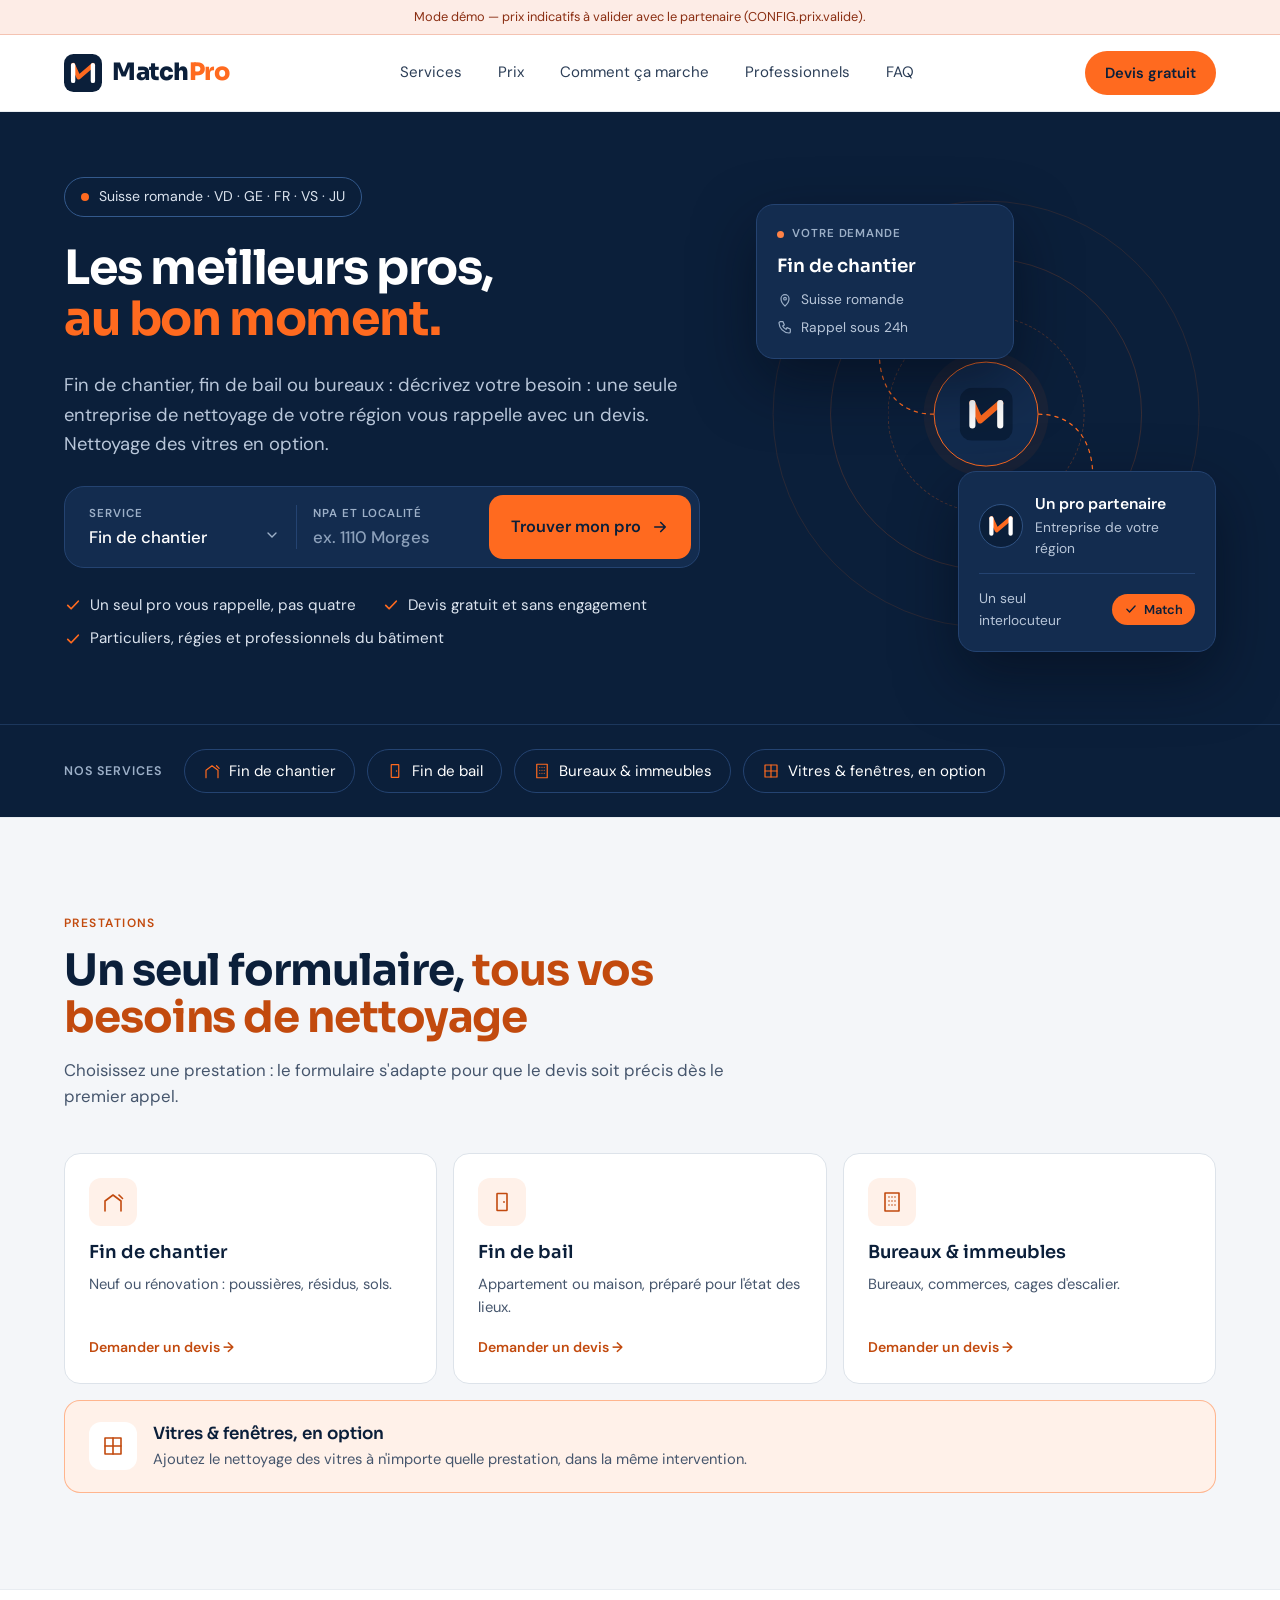
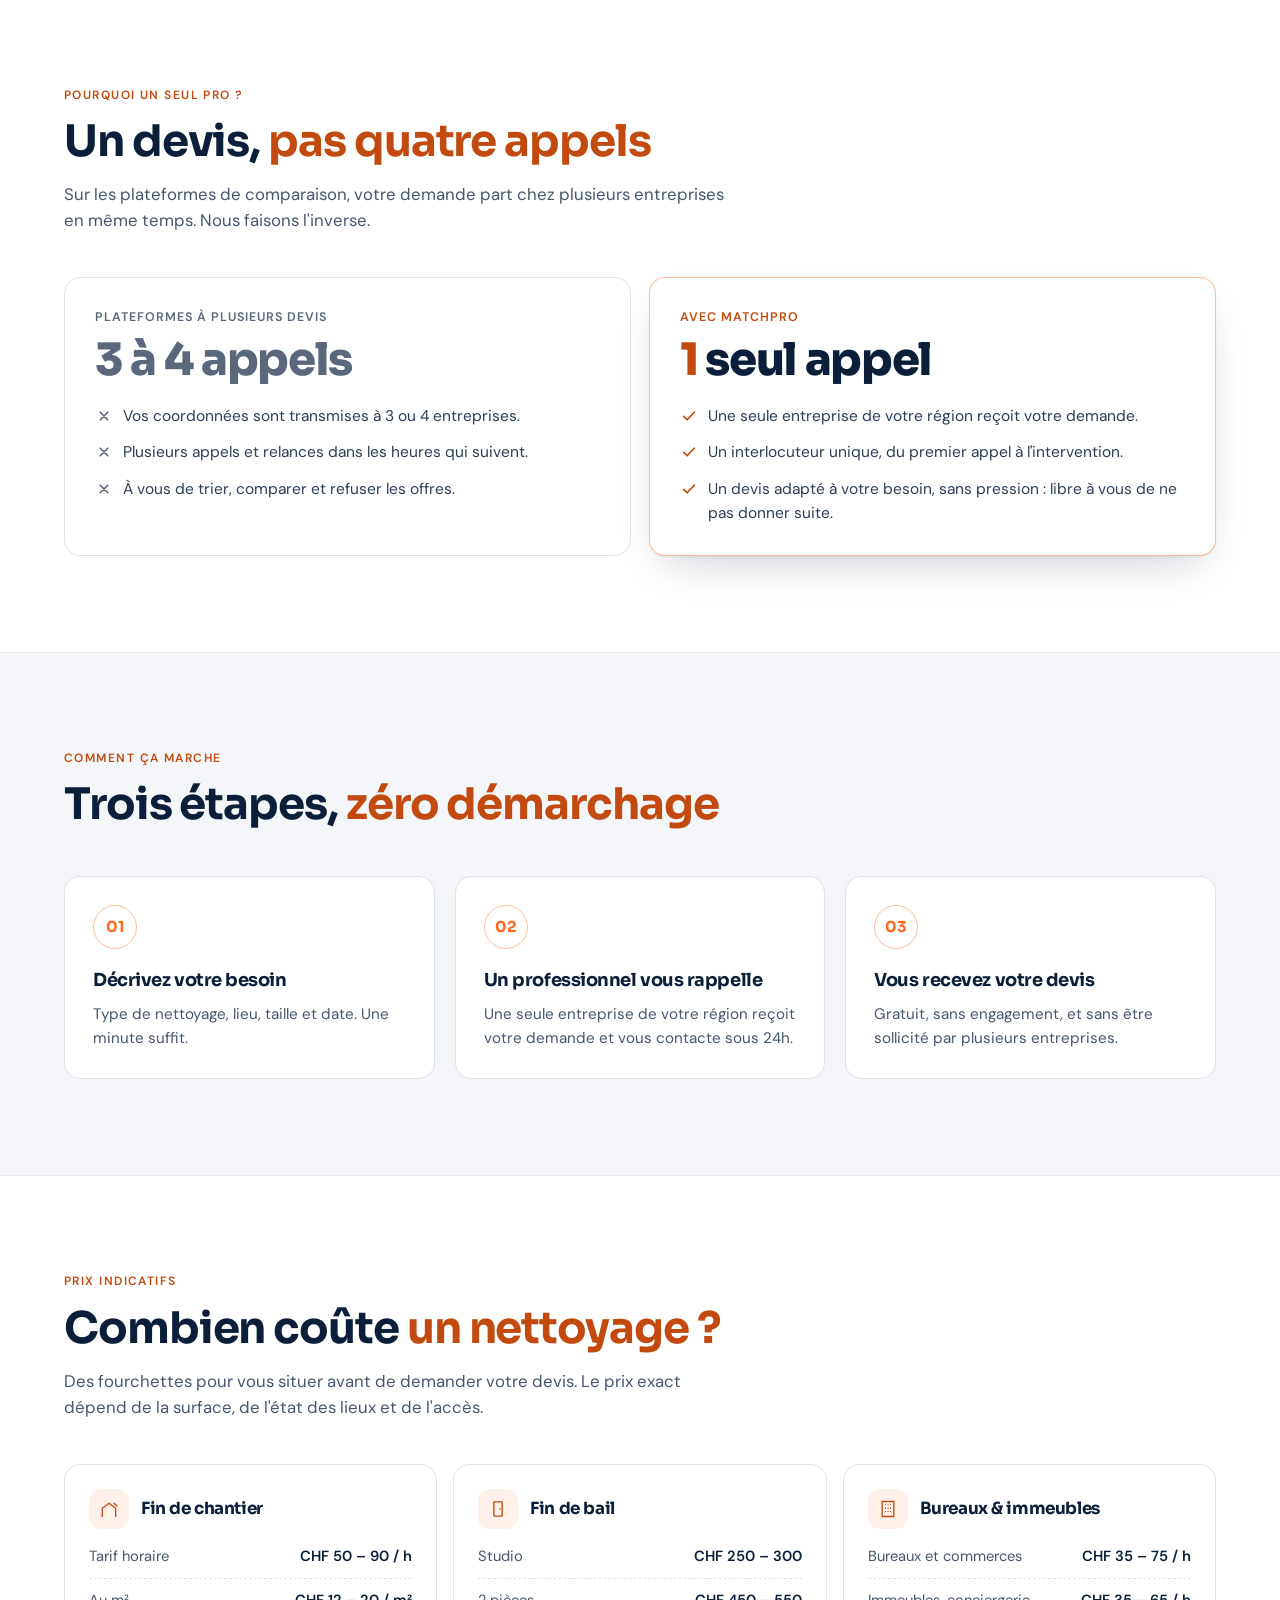
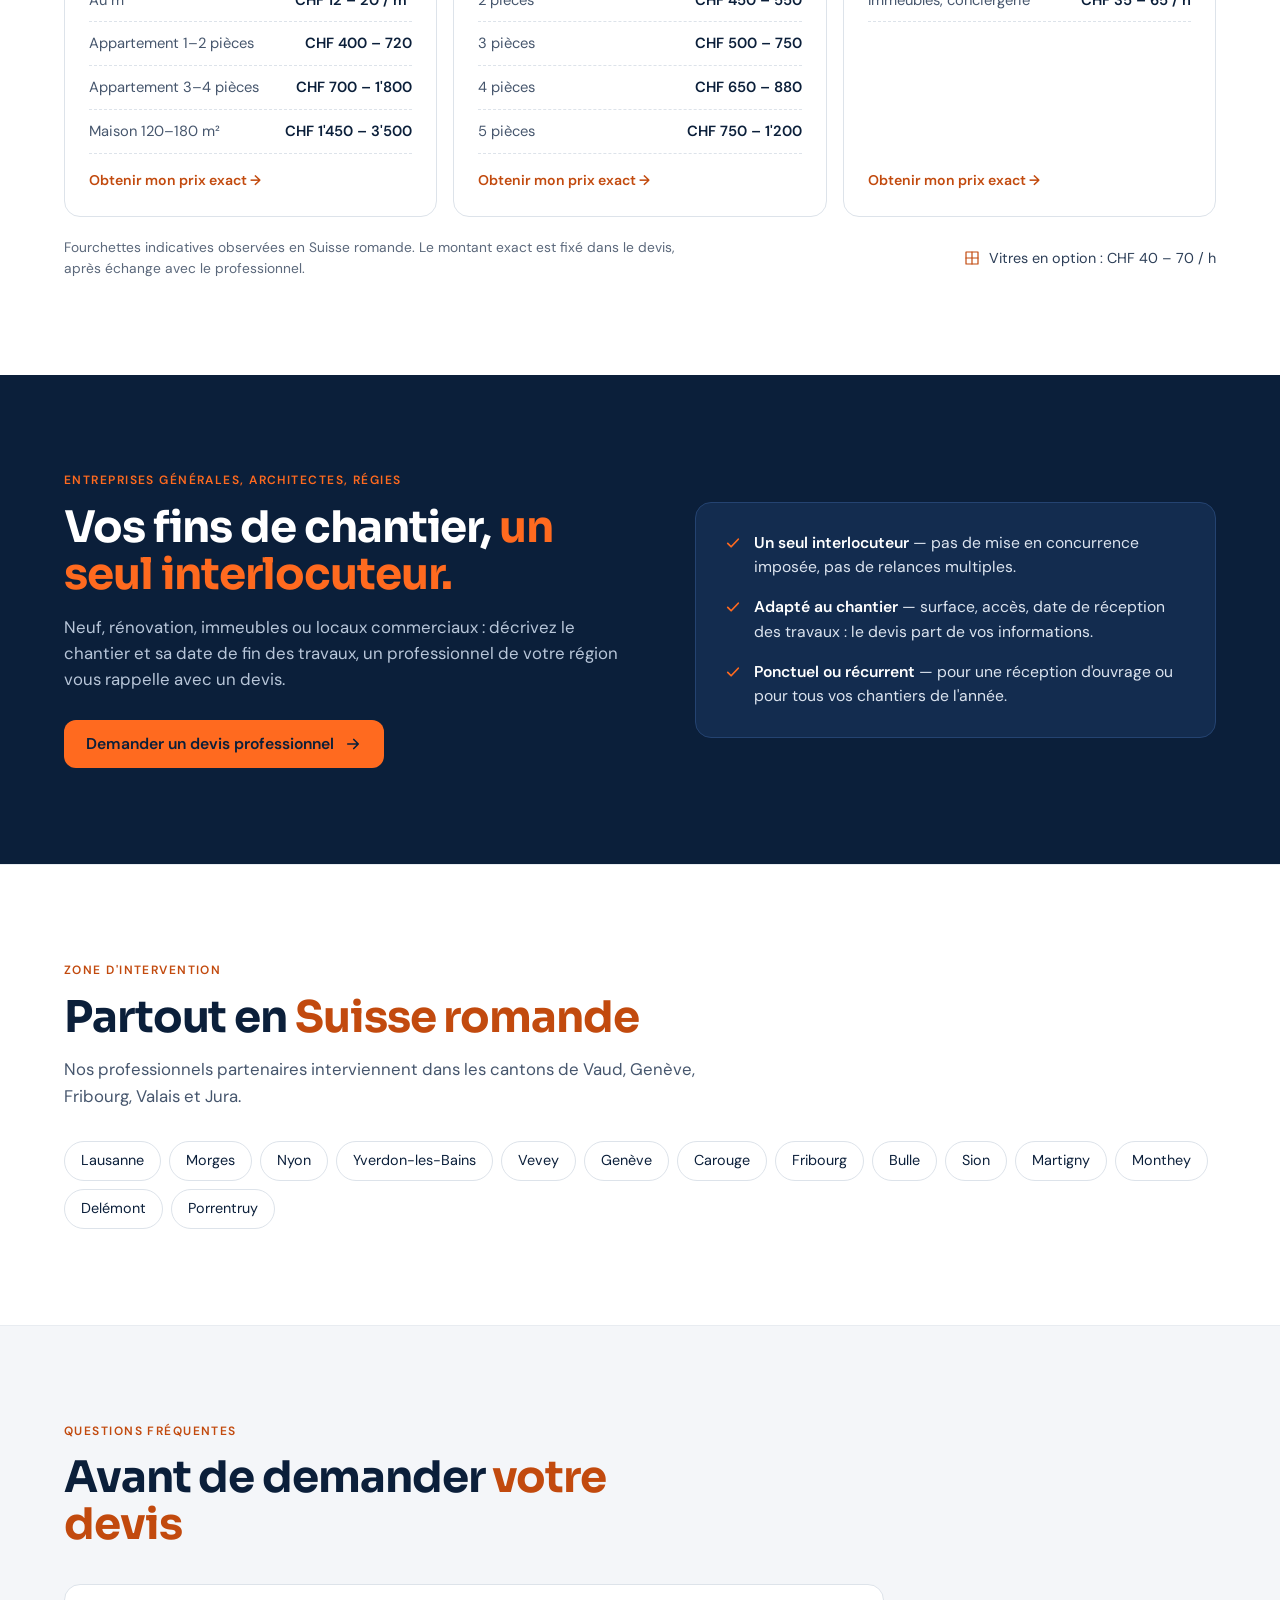
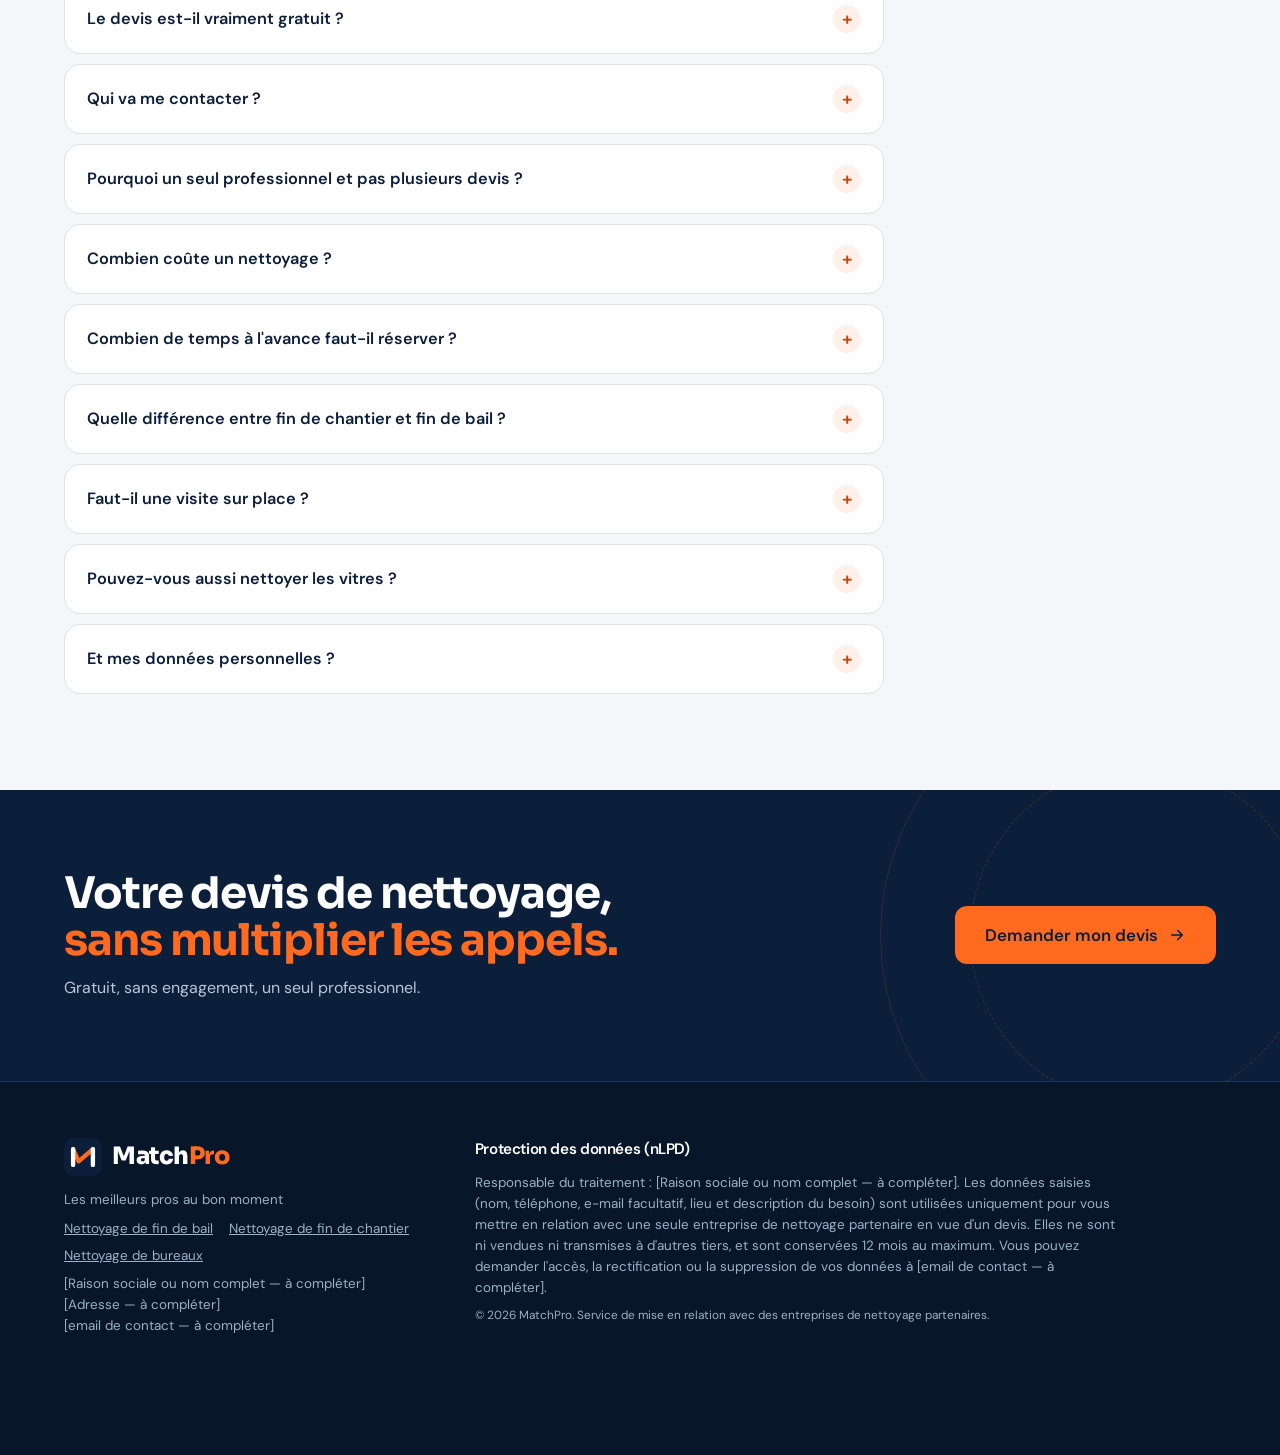
==== site/index.html @ c07d7189 "Ajoute 3 pages service dans le style de la landing MatchPro Pages fin de bail, fin de chantier et bu" ====
<!DOCTYPE html>
<html lang="fr-CH"><head>
<meta charset="UTF-8">
<meta name="viewport" content="width=device-width, initial-scale=1, viewport-fit=cover">
<title>Devis nettoyage professionnel — Suisse romande | MatchPro</title>
<meta name="description" content="Nettoyage de fin de chantier, fin de bail et bureaux en Suisse romande, vitres en option. Devis gratuit et sans engagement, un seul professionnel vous rappelle, pas quatre. Prix indicatifs et devis gratuit.">
<meta name="theme-color" content="#0B1F3A">
<!-- Référencement et aperçu de partage. Domaine provisoire https://matchpro.ch : s'il change, le remplacer partout dans ce fichier, sitemap.xml et robots.txt. -->
<link rel="canonical" href="https://matchpro.ch/">
<meta property="og:type" content="website">
<meta property="og:site_name" content="MatchPro">
<meta property="og:locale" content="fr_CH">
<meta property="og:title" content="Devis nettoyage professionnel — Suisse romande | MatchPro">
<meta property="og:description" content="Nettoyage de fin de chantier, fin de bail et bureaux en Suisse romande, vitres en option. Devis gratuit et sans engagement, un seul professionnel vous rappelle, pas quatre. Prix indicatifs et devis gratuit.">
<meta property="og:url" content="https://matchpro.ch/">
<meta property="og:image" content="https://matchpro.ch/matchpro-partage.png">
<meta property="og:image:width" content="1200">
<meta property="og:image:height" content="630">
<meta name="twitter:card" content="summary_large_image">
<script type="application/ld+json">
{
 "@context": "https://schema.org",
 "@graph": [
  {
   "@type": "WebSite",
   "name": "MatchPro",
   "url": "https://matchpro.ch/",
   "inLanguage": "fr-CH"
  },
  {
   "@type": "Organization",
   "name": "MatchPro",
   "url": "https://matchpro.ch/",
   "logo": "https://matchpro.ch/matchpro-partage.png",
   "description": "Service de mise en relation avec des entreprises de nettoyage partenaires en Suisse romande : fin de chantier, fin de bail, bureaux et immeubles.",
   "areaServed": "Suisse romande"
  }
 ]
}
</script>
<link rel="icon" type="image/svg+xml" href="data:image/svg+xml,%3Csvg xmlns='http://www.w3.org/2000/svg' viewBox='0 0 48 48'%3E%3Crect width='48' height='48' rx='12' fill='%230B1F3A'/%3E%3Cpath d='M11.5 14l7 15.5 18-15.5' fill='none' stroke='%23FF6A1F' stroke-width='5.5' stroke-linecap='round' stroke-linejoin='round'/%3E%3Cpath d='M11.5 34V14M36.5 34V14' fill='none' stroke='%23fff' stroke-width='5.5' stroke-linecap='round' stroke-linejoin='round'/%3E%3C/svg%3E">
<link rel="preconnect" href="https://fonts.googleapis.com">
<link rel="preconnect" href="https://fonts.gstatic.com" crossorigin="">
<link href="https://fonts.googleapis.com/css2?family=DM+Sans:opsz,wght@9..40,400;9..40,500;9..40,600&amp;family=Sora:wght@500;600;700;800&amp;display=swap" rel="stylesheet">
<!--
  ============================================================
  MODÈLE DE LANDING PAGE LEADS — MatchPro (modèle de base) (réutilisable client / niche)
  ============================================================
  Tout ce qui change d'un client à l'autre est dans l'objet CONFIG
  (en bas de page, dans <script>). Pour une nouvelle niche :
  dupliquer ce fichier, modifier CONFIG, ne pas toucher au reste.

  Pages par annonce Google Ads (message match) :
    ?service=fin-de-bail   ?service=chantier   ?service=bureaux ...
  → le titre, le texte et le formulaire s'adaptent automatiquement.

  Parcours du formulaire :
    Étape 1 = barre du hero (service + NPA)
    Étapes 2 et 3 = carte qui remplace l'illustration à droite
  ============================================================
-->
<style>
  :root {
    --bg: #FFFFFF; --bg-alt: #F4F6F9; --surface: #FFFFFF; --surface-2: #EAEEF3; --footer: #081629;
    --line: #DDE3EA; --line-soft: #E8ECF1; --line-strong: #C3CDD9;
    --ink: #0B1F3A; --text-2: #2C3E57; --text-3: #46566D; --muted: #5B687B; --placeholder: #7D8898;
    --accent: #FF6A1F; --accent-hi: #FF8246; --accent-ink: #C24A0E; --accent-soft: #FFF1E9; --accent-line: rgba(255,106,31,.45);
    --navy: #0B1F3A;
    --warn: #B83A12; --warn-soft: #FDECE6;
    --shadow: 0 1px 2px rgba(11,31,58,.06), 0 18px 40px -18px rgba(11,31,58,.28);
    --radius: 16px;
    --font-body: 'DM Sans', system-ui, -apple-system, sans-serif;
    --font-display: 'Sora', 'DM Sans', system-ui, sans-serif;
    --font-logo: 'Sora', var(--font-body);
  }
  /* Zones sombres : hero, CTA final, footer */
  .hero, .final-cta, footer, .pro-band {
    --bg: #0B1F3A; --bg-alt: #0E2544; --surface: #132C4F; --surface-2: #1B3A63;
    --line: #244371; --line-soft: #1C375C; --line-strong: #33598C;
    --ink: #FFFFFF; --text-2: #DCE4EF; --text-3: #B8C6D9; --muted: #9DB0C8; --placeholder: #8CA0BA;
    --accent-ink: #FF6A1F; --accent-soft: rgba(255,106,31,.14);
    --shadow: 0 24px 60px rgba(3,10,22,.5);
    color: var(--ink);
  }
  /* La carte formulaire redevient claire dans le hero */
  .hero .form-card {
    --bg: #F4F6F9; --surface: #FFFFFF; --surface-2: #EAEEF3;
    --line: #DDE3EA; --line-soft: #E8ECF1; --line-strong: #C3CDD9;
    --ink: #0B1F3A; --text-2: #2C3E57; --text-3: #46566D; --muted: #5B687B; --placeholder: #7D8898;
    --accent-ink: #C24A0E; --accent-soft: #FFF1E9;
    color: var(--ink);
  }
  html { scroll-behavior: smooth; scroll-padding-top: 92px; }
  *, *::before, *::after { box-sizing: border-box; }
  body { margin: 0; background: var(--bg); color: var(--ink); font-family: var(--font-body); line-height: 1.55; -webkit-font-smoothing: antialiased; }
  h1, h2, h3 { margin: 0; font-family: var(--font-display); font-weight: 700; letter-spacing: -0.025em; }
  a { color: inherit; text-decoration: none; }
  a:hover { color: var(--accent-ink); }
  :focus-visible { outline: 2px solid var(--accent); outline-offset: 4px; border-radius: 8px; }
  [hidden] { display: none !important; }
  .wrap { width: 100%; max-width: 1280px; margin: 0 auto; padding: 0 64px; }
  .eyebrow { font-size: .75rem; font-weight: 600; color: var(--accent-ink); text-transform: uppercase; letter-spacing: .12em; }
  em { font-style: normal; color: var(--accent-ink); }

  /* Sections */
  section.block { padding: 96px 0; border-top: 1px solid var(--line-soft); }
  section.block.alt { background: var(--bg-alt); }
  section.block h2 { font-size: clamp(1.9rem, 3.4vw, 2.75rem); line-height: 1.08; margin-top: 14px; max-width: 20ch; }
  p.sub { color: var(--text-3); margin: 16px 0 0; max-width: 56ch; font-size: 1.05rem; }

  .demo-banner { display: none; background: var(--warn-soft); color: #8A2E12; border-bottom: 1px solid #F4C3B2; font-size: .8rem; text-align: center; padding: 7px 12px; }
  .demo-banner.show { display: block; }
  .noscript-note { margin: 0; padding: 10px 12px; border-radius: 10px; background: var(--warn-soft); color: #8A2E12; font-size: .86rem; }

  /* Boutons */
  .btn { display: inline-flex; align-items: center; justify-content: center; gap: 10px; min-height: 48px; padding: 0 22px; border-radius: 12px; border: 0; background: var(--accent); color: #0B1F3A; font: 600 .98rem var(--font-body); cursor: pointer; white-space: nowrap; transition: background .2s, transform .15s; }
  .btn:hover { background: var(--accent-hi); color: #0B1F3A; }
  .btn:active { transform: translateY(1px); }
  .btn:disabled { opacity: .7; cursor: default; transform: none; }
  .btn.ghost { background: transparent; color: var(--ink); border: 1px solid var(--line-strong); }
  .btn.ghost:hover { border-color: var(--accent); color: var(--ink); }
  .btn svg { flex-shrink: 0; }

  /* Header */
  header.site { position: sticky; top: 0; z-index: 20; background: rgba(255,255,255,.92); backdrop-filter: saturate(1.3) blur(12px); -webkit-backdrop-filter: saturate(1.3) blur(12px); border-bottom: 1px solid var(--line-soft); }
  .header-row { height: 76px; display: flex; align-items: center; justify-content: space-between; gap: 24px; }
  .logo { display: flex; align-items: center; gap: 10px; }
  .logo svg { width: 38px; height: 38px; flex-shrink: 0; }
  .wordmark { font-family: var(--font-logo); font-weight: 800; font-size: 24px; letter-spacing: -0.02em; color: var(--ink); }
  .wordmark b { font-weight: 800; color: #FF6A1F; }
  .nav { display: flex; gap: 36px; font-size: .94rem; }
  .nav a { color: var(--text-2); }
  .nav a:hover { color: var(--accent-ink); }
  .header-actions { display: flex; align-items: center; gap: 18px; }
  .header-tel { font-size: .92rem; font-weight: 600; white-space: nowrap; color: var(--accent-ink); }
  .header-actions .btn { min-height: 44px; border-radius: 999px; padding: 0 20px; font-size: .92rem; }

  /* Hero */
  .hero { position: relative; overflow: hidden; background: var(--bg); }
  .hero.has-photo { background: linear-gradient(90deg, rgba(11,31,58,.97) 0%, rgba(11,31,58,.88) 50%, rgba(11,31,58,.55) 100%), var(--hero-img) center / cover no-repeat; }
  .hero-grid { display: grid; grid-template-columns: minmax(0, 1fr) minmax(0, 460px); gap: 56px; align-items: center; padding-top: 64px; padding-bottom: 72px; }
  .hero-copy { display: flex; flex-direction: column; gap: 26px; min-width: 0; }
  .pill { align-self: flex-start; display: inline-flex; align-items: center; gap: 10px; padding: 8px 16px; border: 1px solid var(--line-strong); border-radius: 999px; font-size: .88rem; color: var(--text-2); }
  .dot { width: 8px; height: 8px; border-radius: 50%; background: var(--accent); flex-shrink: 0; }
  .hero h1 { font-size: clamp(2.1rem, 3.7vw, 3.35rem); line-height: 1.08; letter-spacing: -0.03em; max-width: 17ch; }
  .hero.is-open .hero-grid { align-items: start; }
  .hero h1 em { display: block; }
  .hero-lede { margin: 0; font-size: 1.15rem; line-height: 1.6; color: var(--text-3); max-width: 54ch; }

  /* Étape 1 : barre de recherche */
  .search { display: flex; align-items: stretch; padding: 8px; background: var(--surface); border: 1px solid var(--line); border-radius: 20px; }
  .search .field { display: flex; flex-direction: column; gap: 4px; padding: 10px 16px; position: relative; min-width: 0; }
  .search .field--svc { flex: 1.2; }
  .search .field--npa { flex: 1; }
  .search label { white-space: nowrap; font-size: .72rem; font-weight: 600; letter-spacing: .08em; text-transform: uppercase; color: var(--muted); }
  .search select, .search input { background: transparent; border: 0; padding: 0; font: 500 1.05rem/1.3 var(--font-body); color: var(--ink); width: 100%; }
  .search select { appearance: none; -webkit-appearance: none; padding-right: 28px; cursor: pointer; }
  .search select:focus, .search input:focus { outline: none; }
  .search .field:focus-within { background: rgba(255,255,255,.05); border-radius: 12px; }
  .search .chev { position: absolute; right: 16px; bottom: 16px; pointer-events: none; }
  .search .sep { width: 1px; background: var(--line); margin: 10px 0; }
  .search .btn { min-height: 64px; padding: 0 22px; border-radius: 14px; font-size: 1.02rem; }
  select option { background: var(--surface); color: var(--ink); }
  ::placeholder { color: var(--placeholder); }

  .check-list { list-style: none; margin: 0; padding: 0; display: flex; flex-wrap: wrap; gap: 10px 26px; font-size: .95rem; color: var(--text-2); }
  .check-list li { display: flex; align-items: center; gap: 8px; }
  .check-list svg { color: var(--accent); flex-shrink: 0; }

  .match-mini { display: none; align-items: center; gap: 14px; padding: 14px 16px; background: var(--surface); border: 1px solid var(--line); border-radius: 16px; }
  .match-mini .ico { width: 52px; height: 52px; flex-shrink: 0; border-radius: 50%; background: #0B1F3A; border: 1px solid #2F5282; display: flex; align-items: center; justify-content: center; }
  .match-mini strong { display: block; font-size: .95rem; font-weight: 600; }
  .match-mini span { font-size: .84rem; color: var(--text-3); }

  /* Illustration */
  .hero-side { min-width: 0; }
  .visual { position: relative; width: 100%; aspect-ratio: 560 / 580; }
  .ring { position: absolute; border-radius: 50%; left: 50%; top: 50%; transform: translate(-50%, -50%); aspect-ratio: 1; }
  .ring--1 { width: 92.8%; border: 1px solid rgba(255,106,31,.12); }
  .ring--2 { width: 67.8%; border: 1px solid rgba(255,106,31,.18); }
  .ring--3 { width: 42.8%; border: 1px dashed rgba(255,106,31,.28); animation: spin 60s linear infinite; }
  @keyframes spin { to { transform: translate(-50%, -50%) rotate(360deg); } }
  .links { position: absolute; inset: 0; width: 100%; height: 100%; }
  .links path { animation: dash 3s linear infinite; }
  @keyframes dash { to { stroke-dashoffset: -20; } }
  .node { position: absolute; left: 50%; top: 50%; width: 22.8%; aspect-ratio: 1; transform: translate(-50%, -50%); border-radius: 50%; background: var(--surface); border: 1px solid var(--accent); display: flex; align-items: center; justify-content: center; color: var(--accent); box-shadow: 0 0 0 10px rgba(255,106,31,.06); }
  .node svg { width: 52%; height: auto; }
  .vcard { position: absolute; width: 56%; padding: 20px; background: var(--surface); border: 1px solid var(--line); border-radius: 18px; display: flex; flex-direction: column; gap: 12px; box-shadow: var(--shadow); }
  .vcard--req { left: 0; top: 6%; animation: float 6s ease-in-out infinite; }
  .vcard--pro { right: 0; top: 62%; gap: 14px; animation: float 6s ease-in-out -3s infinite; }
  @keyframes float { 50% { transform: translateY(-8px); } }
  .vkicker { display: flex; align-items: center; gap: 8px; font-size: .72rem; font-weight: 600; letter-spacing: .08em; text-transform: uppercase; color: var(--muted); }
  .vkicker .dot { width: 7px; height: 7px; background: var(--accent-hi); }
  .vtitle { font-family: var(--font-display); font-weight: 600; font-size: 1.15rem; line-height: 1.2; }
  .vmeta { display: flex; flex-direction: column; gap: 6px; font-size: .86rem; color: var(--text-3); }
  .vmeta div { display: flex; align-items: center; gap: 8px; min-width: 0; }
  .vmeta span { overflow: hidden; text-overflow: ellipsis; white-space: nowrap; }
  .pro-head { display: flex; align-items: center; gap: 12px; }
  .avatar { width: 44px; height: 44px; border-radius: 50%; background: #0B1F3A; border: 1px solid #2F5282; display: flex; align-items: center; justify-content: center; flex-shrink: 0; }
  .pro-name { font-size: .98rem; font-weight: 600; }
  .pro-sub { font-size: .86rem; color: var(--text-3); }
  .pro-foot { display: flex; align-items: center; justify-content: space-between; gap: 8px; padding-top: 14px; border-top: 1px solid var(--line); font-size: .86rem; color: var(--text-3); }
  .badge { display: inline-flex; align-items: center; gap: 6px; padding: 6px 12px; border-radius: 999px; background: var(--accent); color: #0B1F3A; font-size: .8rem; font-weight: 600; }

  /* Carte formulaire (étapes 2 et 3) */
  .form-card { display: none; background: var(--surface); border: 1px solid var(--line); border-radius: 22px; padding: clamp(20px, 4vw, 30px); box-shadow: var(--shadow); }
  .hero.is-open .form-card { display: block; }
  .hero.is-open .visual, .hero.is-open .match-mini { display: none !important; }
  .form-card h2 { font-size: 1.4rem; line-height: 1.2; }
  .form-card h2:focus { outline: none; }
  .form-card .sub { font-size: .9rem; color: var(--text-3); margin: 8px 0 0; }
  .recap { margin-top: 18px; display: flex; align-items: center; justify-content: space-between; gap: 12px; padding: 6px 6px 6px 16px; background: var(--bg); border: 1px solid var(--line); border-radius: 12px; font-size: .9rem; }
  .recap span { display: flex; align-items: center; gap: 8px; min-width: 0; overflow: hidden; text-overflow: ellipsis; white-space: nowrap; }
  .link-btn { min-height: 40px; padding: 0 12px; border: 0; background: transparent; color: var(--accent-ink); font: 600 .86rem var(--font-body); text-decoration: underline; text-underline-offset: 3px; cursor: pointer; border-radius: 8px; flex-shrink: 0; }
  .progress { margin-top: 18px; }
  .progress-label { display: flex; justify-content: space-between; font-size: .76rem; color: var(--muted); font-weight: 500; }
  .progress-bar { height: 6px; background: var(--surface-2); border-radius: 99px; margin-top: 8px; overflow: hidden; }
  .progress-bar span { display: block; height: 100%; width: 33%; background: var(--accent); border-radius: 99px; transition: width .3s ease; }
  #leadForm { margin-top: 20px; }
  fieldset.pane { border: none; margin: 0; padding: 0; display: flex; flex-direction: column; gap: 14px; min-width: 0; }
  .q { font-size: .92rem; font-weight: 600; color: var(--ink); padding: 0; margin-bottom: 2px; }
  .form-card .field { display: flex; flex-direction: column; gap: 6px; }
  .form-card .field > label, .field-label { font-size: .8rem; color: var(--text-3); font-weight: 500; }
  .row-2 { display: grid; grid-template-columns: 1fr 1fr; gap: 12px; }
  @media (max-width: 420px) { .row-2 { grid-template-columns: 1fr; } }
  .form-card input, .form-card select, .form-card textarea { font: inherit; font-size: 16px; padding: 12px 13px; border: 1px solid var(--line); border-radius: 10px; background: var(--bg); color: var(--ink); width: 100%; transition: border-color .15s, box-shadow .15s; color-scheme: light; }
  .form-card select { appearance: none; -webkit-appearance: none; padding-right: 36px; background: var(--bg) url("data:image/svg+xml,%3Csvg xmlns='http://www.w3.org/2000/svg' viewBox='0 0 24 24' fill='none' stroke='%235B687B' stroke-width='2' stroke-linecap='round'%3E%3Cpath d='M6 9l6 6 6-6'/%3E%3C/svg%3E") right 12px center / 16px no-repeat; }
  .form-card input:hover, .form-card select:hover, .form-card textarea:hover { border-color: var(--line-strong); }
  .form-card input:focus, .form-card select:focus, .form-card textarea:focus { outline: none; border-color: var(--accent); box-shadow: 0 0 0 4px var(--accent-soft); }
  textarea { resize: vertical; min-height: 76px; }
  .tiles { display: grid; grid-template-columns: 1fr 1fr; gap: 8px; }
  .tile { position: relative; }
  .tile input { position: absolute; opacity: 0; width: 1px; height: 1px; }
  .tile label { display: flex; align-items: center; height: 100%; min-height: 48px; padding: 10px 12px; border: 1px solid var(--line); border-radius: 10px; background: var(--bg); font-size: .88rem; font-weight: 500; color: var(--ink); cursor: pointer; transition: border-color .15s, background .15s; }
  .tile label:hover { border-color: var(--line-strong); }
  .tile input:checked + label { border-color: var(--accent); background: var(--accent-soft); box-shadow: inset 0 0 0 1px var(--accent); }
  .tile input:focus-visible + label { box-shadow: 0 0 0 4px var(--accent-soft), inset 0 0 0 1px var(--accent); }
  .form-nav { display: flex; gap: 10px; margin-top: 4px; }
  .form-nav .btn { flex: 1; min-height: 52px; }
  .form-nav .btn.ghost { flex: 0 0 auto; }
  .optional { font-weight: 400; color: var(--muted); }
  .consent { display: flex; gap: 10px; align-items: flex-start; font-size: .8rem; color: var(--text-3); line-height: 1.45; cursor: pointer; }
  .consent input { width: 18px !important; height: 18px; flex-shrink: 0; margin-top: 1px; padding: 0 !important; accent-color: var(--accent); }
  .consent a { color: var(--accent-ink); text-decoration: underline; }
  .hp { position: absolute; left: -9999px; width: 1px; height: 1px; overflow: hidden; }
  .form-error { display: none; font-size: .86rem; color: #8A2E12; background: var(--warn-soft); border: 1px solid #F4C3B2; padding: 10px 12px; border-radius: 10px; }
  .form-error.show { display: block; }
  .addon { display: flex; gap: 12px; align-items: flex-start; padding: 13px 14px; border: 1px solid var(--accent-line); border-radius: 10px; background: var(--accent-soft); cursor: pointer; }
  .addon input { width: 20px !important; height: 20px; flex-shrink: 0; margin: 1px 0 0; padding: 0 !important; accent-color: var(--accent); }
  .addon strong { display: block; font-size: .92rem; font-weight: 600; }
  .addon small { display: block; font-size: .8rem; color: var(--text-3); margin-top: 2px; }
  .success { display: none; }
  .success.show { display: block; }
  .success .check { width: 56px; height: 56px; border-radius: 50%; background: var(--accent); color: #0B1F3A; display: flex; align-items: center; justify-content: center; margin-bottom: 18px; box-shadow: 0 0 0 8px var(--accent-soft); }
  .success ol { padding-left: 18px; font-size: .94rem; color: var(--text-3); margin: 18px 0 0; }
  .success li + li { margin-top: 8px; }

  /* Bandeau services du hero */
  .strip { border-top: 1px solid var(--line-soft); }
  .strip .wrap { display: flex; align-items: center; gap: 12px; padding-top: 24px; padding-bottom: 24px; flex-wrap: wrap; }
  .strip-label { font-size: .78rem; font-weight: 600; letter-spacing: .08em; text-transform: uppercase; color: var(--muted); margin-right: 10px; }
  .chip { display: inline-flex; align-items: center; gap: 8px; min-height: 44px; padding: 0 18px; border: 1px solid var(--line); border-radius: 999px; font-size: .94rem; color: var(--ink); transition: border-color .2s; }
  a.chip:hover { border-color: var(--accent); color: var(--ink); }
  .chip svg { width: 18px; height: 18px; color: var(--accent-ink); flex-shrink: 0; }

  /* Services */
  .service-grid { margin-top: 44px; display: grid; grid-template-columns: repeat(auto-fit, minmax(220px, 1fr)); gap: 16px; }
  .service-card { display: flex; flex-direction: column; gap: 10px; padding: 24px; border: 1px solid var(--line); border-radius: var(--radius); background: var(--surface); transition: border-color .2s, transform .2s; }
  .service-card:hover { border-color: var(--accent-line); transform: translateY(-3px); color: var(--ink); }
  .ico-box { width: 48px; height: 48px; padding: 12px; border-radius: 12px; background: var(--accent-soft); color: var(--accent-ink); flex-shrink: 0; }
  .service-card strong { font-family: var(--font-display); font-weight: 600; font-size: 1.12rem; line-height: 1.2; margin-top: 6px; }
  .service-card span { font-size: .92rem; color: var(--text-3); }
  .service-card .go { font-size: .88rem; font-weight: 600; color: var(--accent-ink); margin-top: auto; padding-top: 8px; }
  .option-strip { margin-top: 16px; display: flex; align-items: center; gap: 16px; padding: 20px 24px; border-radius: var(--radius); background: var(--accent-soft); border: 1px solid var(--accent-line); }
  .option-strip .ico-box { background: var(--bg); }
  .option-strip strong { display: block; font-family: var(--font-display); font-weight: 600; font-size: 1.05rem; }
  .option-strip span { font-size: .92rem; color: var(--text-3); }

  /* Pourquoi un seul pro */
  .compare-grid { margin-top: 44px; display: grid; grid-template-columns: repeat(2, minmax(0, 1fr)); gap: 18px; }
  .cmp { position: relative; padding: 30px; border-radius: var(--radius); border: 1px solid var(--line); background: var(--surface); }
  .cmp.us { border-color: var(--accent-line); box-shadow: var(--shadow); }
  .cmp-label { font-size: .78rem; font-weight: 600; letter-spacing: .08em; text-transform: uppercase; color: var(--muted); }
  .cmp.us .cmp-label { color: var(--accent-ink); }
  .cmp-num { margin-top: 10px; font-family: var(--font-display); font-weight: 800; font-size: clamp(2rem, 4vw, 2.8rem); letter-spacing: -0.03em; line-height: 1; color: var(--muted); }
  .cmp.us .cmp-num { color: var(--ink); }
  .cmp.us .cmp-num span { color: var(--accent-ink); }
  .cmp ul { list-style: none; margin: 22px 0 0; padding: 0; display: grid; gap: 12px; }
  .cmp li { display: flex; gap: 10px; align-items: flex-start; font-size: .97rem; color: var(--text-2); }
  .cmp li svg { flex-shrink: 0; margin-top: 3px; }
  .cmp.them li svg { color: var(--muted); }
  .cmp.us li svg { color: var(--accent-ink); }

  /* Prix indicatifs */
  .price-grid { margin-top: 44px; display: grid; grid-template-columns: repeat(auto-fit, minmax(320px, 1fr)); gap: 16px; }
  .price-card { padding: 24px; border: 1px solid var(--line); border-radius: var(--radius); background: var(--surface); display: flex; flex-direction: column; gap: 16px; transition: border-color .2s, box-shadow .2s; }
  .price-card.is-active { border-color: var(--accent); box-shadow: inset 0 0 0 1px var(--accent), var(--shadow); }
  .price-head { display: flex; align-items: center; gap: 12px; }
  .price-head .ico-box { width: 40px; height: 40px; padding: 10px; }
  .price-card h3 { font-size: 1.05rem; line-height: 1.25; }
  .price-card dl { margin: 0; display: grid; gap: 10px; }
  .price-row { display: flex; justify-content: space-between; align-items: baseline; gap: 12px; padding-bottom: 10px; border-bottom: 1px dashed var(--line); font-size: .92rem; }
  .price-row dt { color: var(--text-3); }
  .price-row dd { margin: 0; font-weight: 600; white-space: nowrap; color: var(--ink); }
  .price-card .go { margin-top: auto; font-size: .88rem; font-weight: 600; color: var(--accent-ink); }
  .price-foot { margin-top: 20px; display: flex; flex-wrap: wrap; align-items: center; justify-content: space-between; gap: 16px 24px; }
  .price-note { margin: 0; font-size: .86rem; color: var(--muted); max-width: 70ch; }
  .price-extra { display: inline-flex; align-items: center; gap: 8px; font-size: .9rem; color: var(--text-2); }
  .price-extra svg { width: 18px; height: 18px; color: var(--accent-ink); }

  /* Professionnels du bâtiment */
  .pro-band { background: var(--bg); padding: 96px 0; }
  .pro-grid { display: grid; grid-template-columns: minmax(0, 1.05fr) minmax(0, .95fr); gap: 56px; align-items: center; }
  .pro-band h2 { font-size: clamp(1.9rem, 3.4vw, 2.75rem); line-height: 1.08; margin-top: 14px; max-width: 18ch; }
  .pro-band .btn { margin-top: 28px; }
  .pro-card { padding: 28px; border-radius: var(--radius); background: var(--surface); border: 1px solid var(--line); }
  .pro-list { list-style: none; margin: 0; padding: 0; display: grid; gap: 16px; }
  .pro-list li { display: flex; gap: 12px; align-items: flex-start; color: var(--text-2); font-size: .98rem; }
  .pro-list li svg { flex-shrink: 0; margin-top: 3px; color: var(--accent); }
  .pro-list strong { color: var(--ink); font-weight: 600; }

  /* Note avis (uniquement si CONFIG.avis est renseigné) */
  .rating { display: inline-flex; align-items: center; gap: 8px; font-size: .92rem; color: var(--text-2); }
  .rating .stars { color: var(--accent); letter-spacing: 2px; }
  .rating strong { color: var(--ink); }
  .foot-contact { margin-top: 12px; }
  .foot-links { display: flex; flex-wrap: wrap; gap: 6px 16px; }

  /* Étapes */
  .steps-grid { margin-top: 48px; display: grid; grid-template-columns: repeat(3, minmax(0, 1fr)); gap: 20px; }
  .step { padding: 28px; border-radius: var(--radius); background: var(--surface); border: 1px solid var(--line); }
  .step .num { display: inline-flex; align-items: center; justify-content: center; width: 44px; height: 44px; border-radius: 50%; border: 1px solid var(--accent-line); color: var(--accent); font-family: var(--font-display); font-weight: 700; font-size: .95rem; }
  .step h3 { font-size: 1.12rem; margin-top: 18px; }
  .step p { font-size: .95rem; color: var(--text-3); margin: 8px 0 0; }

  /* Zone */
  .chip-row { margin-top: 32px; display: flex; flex-wrap: wrap; gap: 8px; }
  .chip-row .chip { min-height: 40px; font-size: .9rem; padding: 0 16px; background: var(--surface); }

  /* Témoignages */
  .testi-grid { margin-top: 40px; display: grid; grid-template-columns: repeat(auto-fit, minmax(260px, 1fr)); gap: 18px; }
  .testi { margin: 0; padding: 28px; background: var(--surface); border: 1px solid var(--line); border-radius: var(--radius); }
  .testi p { margin: 0; font-family: var(--font-display); font-weight: 500; font-size: 1.02rem; line-height: 1.45; }
  .testi cite { display: block; margin-top: 16px; font-style: normal; font-size: .84rem; font-weight: 600; color: var(--muted); }

  /* FAQ */
  .faq { margin-top: 36px; max-width: 820px; display: grid; gap: 10px; }
  .faq details { border: 1px solid var(--line); border-radius: var(--radius); padding: 20px 22px; background: var(--surface); transition: border-color .15s; }
  .faq details[open] { border-color: var(--accent-line); }
  .faq summary { cursor: pointer; font-weight: 600; font-size: 1.02rem; list-style: none; display: flex; justify-content: space-between; align-items: center; gap: 16px; }
  .faq summary::-webkit-details-marker { display: none; }
  .faq summary::after { content: "+"; flex-shrink: 0; width: 28px; height: 28px; border-radius: 50%; display: inline-flex; align-items: center; justify-content: center; background: var(--accent-soft); color: var(--accent-ink); font-size: 1.15rem; line-height: 1; transition: transform .2s; }
  .faq details[open] summary::after { transform: rotate(45deg); }
  .faq details p { margin: 12px 0 0; color: var(--text-3); font-size: .96rem; max-width: 66ch; }

  /* CTA final */
  .final-cta { position: relative; overflow: hidden; background: var(--bg); }
  .final-cta::before, .final-cta::after { content: ""; position: absolute; border-radius: 50%; border: 1px solid rgba(255,106,31,.14); right: -120px; top: 50%; transform: translateY(-50%); pointer-events: none; }
  .final-cta::before { width: 520px; height: 520px; }
  .final-cta::after { width: 340px; height: 340px; right: -30px; border-style: dashed; border-color: rgba(255,106,31,.22); }
  .final-cta .wrap { position: relative; padding-top: 80px; padding-bottom: 80px; display: flex; flex-wrap: wrap; align-items: center; justify-content: space-between; gap: 28px; }
  .final-cta h2 { font-size: clamp(1.8rem, 3.4vw, 2.75rem); line-height: 1.08; max-width: 18ch; }
  .final-cta p { margin: 12px 0 0; color: var(--text-3); }
  .final-cta .btn { min-height: 58px; padding: 0 30px; font-size: 1.05rem; }

  /* Footer */
  footer { padding: 56px 0 110px; font-size: .84rem; color: var(--muted); background: var(--footer); border-top: 1px solid var(--line-soft); }
  footer h3 { font-family: var(--font-body); font-size: .95rem; font-weight: 600; color: var(--ink); margin-bottom: 12px; }
  .foot-grid { display: grid; grid-template-columns: 1fr 2fr; gap: 40px; }
  footer p { margin: 0 0 8px; max-width: 72ch; }
  footer .logo { margin-bottom: 14px; }
  footer a { text-decoration: underline; }

  /* Barre mobile fixe */
  .mobile-bar { display: none; }

  /* Responsive */
  @media (max-width: 1180px) {
    .wrap { padding: 0 40px; }
    .nav { gap: 24px; }
    .hero-grid { gap: 40px; grid-template-columns: minmax(0, 1fr) minmax(0, 420px); }
    .search { flex-wrap: wrap; }
    .search .btn { flex: 1 0 100%; min-height: 56px; margin-top: 6px; }
  }
  @media (max-width: 980px) {
    .nav { display: none; }
    .hero-grid { grid-template-columns: 1fr; padding-top: 40px; padding-bottom: 48px; gap: 28px; }
    .hero-copy { max-width: 680px; }
    .visual { display: none; }
    .match-mini { display: flex; }
    .form-card { max-width: 680px; }
    .steps-grid { grid-template-columns: 1fr; }
    .foot-grid { grid-template-columns: 1fr; }
    .compare-grid, .pro-grid { grid-template-columns: 1fr; }
    .pro-grid { gap: 32px; }
  }
  @media (max-width: 640px) {
    .wrap { padding: 0 20px; }
    section.block { padding: 64px 0; }
    .header-row { height: 64px; }
    .logo svg { width: 36px; height: 25px; }
    .wordmark { font-size: 18px; }
    .header-tel, .header-actions .btn { display: none; }
    .hero-grid { padding-top: 24px; padding-bottom: 32px; }
    .hero-copy { gap: 18px; }
    .pill { font-size: .8rem; padding: 6px 12px; }
    .pill .full { display: none; }
    .hero h1 em { display: inline; }
    .hero-lede { font-size: 1rem; }
    .search { flex-direction: column; border-radius: 18px; }
    .search .field { padding: 10px 12px; }
    .search .chev { right: 14px; bottom: 14px; }
    .search .sep { width: auto; height: 1px; margin: 0 12px; }
    .search .btn { min-height: 56px; margin-top: 6px; border-radius: 12px; }
    .check-list { flex-direction: column; gap: 8px; font-size: .9rem; }
    .strip .wrap { flex-wrap: nowrap; overflow-x: auto; padding-top: 16px; padding-bottom: 20px; scrollbar-width: none; }
    .strip .wrap::-webkit-scrollbar { display: none; }
    .strip-label { display: none; }
    .strip .chip { flex-shrink: 0; font-size: .88rem; padding: 0 16px; }
    .service-grid, .price-grid { grid-template-columns: 1fr; }
    .price-grid .price-row dt { min-width: 0; }
    .pro-band { padding: 64px 0; }
    .cmp, .pro-card { padding: 22px; }
    .final-cta .wrap { padding-top: 56px; padding-bottom: 56px; }
    .final-cta .btn { width: 100%; }
    .mobile-bar { display: flex; gap: 8px; position: fixed; left: 0; right: 0; bottom: 0; z-index: 30; padding: 10px 12px calc(10px + env(safe-area-inset-bottom, 0px)); background: rgba(255,255,255,.95); backdrop-filter: blur(10px); -webkit-backdrop-filter: blur(10px); border-top: 1px solid var(--line); transition: transform .2s ease; }
    .mobile-bar.hide { transform: translateY(110%); }
    .mobile-bar .btn { flex: 1; min-height: 50px; }
    .mobile-bar .btn.ghost { flex: 0 0 auto; }
  }
  @media (prefers-reduced-motion: reduce) {
    html { scroll-behavior: auto; }
    *, *::before, *::after { animation: none !important; transition: none !important; }
  }
</style>
</head>
<body>

<!-- Symboles réutilisables -->
<svg width="0" height="0" style="position:absolute" aria-hidden="true">
  <defs>
    <symbol id="mp-icon" viewBox="0 0 48 48">
      <rect width="48" height="48" rx="12" fill="#0B1F3A"></rect>
      <path d="M11.5 14l7 15.5 18-15.5" fill="none" stroke="#FF6A1F" stroke-width="5.5" stroke-linecap="round" stroke-linejoin="round"></path>
      <path d="M11.5 34V14M36.5 34V14" fill="none" stroke="#fff" stroke-width="5.5" stroke-linecap="round" stroke-linejoin="round"></path>
    </symbol>
    <!-- Signe du logo (V orange, jambages blancs) dans un rond bleu nuit, pour les mentions « un seul pro de votre région » -->
    <symbol id="mp-mark-badge" viewBox="8.5 11 31 26">
      <path d="M11.5 14l7 15.5 18-15.5" fill="none" stroke="#FF6A1F" stroke-width="5.5" stroke-linecap="round" stroke-linejoin="round"></path>
      <path d="M11.5 34V14M36.5 34V14" fill="none" stroke="#FFFFFF" stroke-width="5.5" stroke-linecap="round" stroke-linejoin="round"></path>
    </symbol>
    <symbol id="pm-check" viewBox="0 0 24 24">
      <path d="M5 12.5l4.5 4.5L19 7" fill="none" stroke="currentColor" stroke-width="2.3" stroke-linecap="round" stroke-linejoin="round"></path>
    </symbol>
    <symbol id="pm-x" viewBox="0 0 24 24">
      <path d="M7 7l10 10M17 7L7 17" fill="none" stroke="currentColor" stroke-width="2.2" stroke-linecap="round"></path>
    </symbol>
    <symbol id="pm-arrow" viewBox="0 0 24 24">
      <path d="M5 12h14M13 6l6 6-6 6" fill="none" stroke="currentColor" stroke-width="2.2" stroke-linecap="round" stroke-linejoin="round"></path>
    </symbol>
  </defs>
</svg>

<div class="demo-banner show" id="demoBanner">Mode démo — prix indicatifs à valider avec le partenaire (CONFIG.prix.valide).</div>

<header class="site">
  <div class="wrap header-row">
    <a href="#" class="logo" aria-label="MatchPro, accueil">
      <svg viewBox="0 0 48 48" aria-hidden="true"><use href="#mp-icon"></use></svg>
      <span class="wordmark">Match<b>Pro</b></span>
    </a>
    <nav class="nav" aria-label="Navigation principale">
      <a href="#services">Services</a>
      <a href="#prix">Prix</a>
      <a href="#comment">Comment ça marche</a>
      <a href="#pros">Professionnels</a>
      <a href="#faq">FAQ</a>
    </nav>
    <div class="header-actions">
      <a class="header-tel" id="headerTel" href="#" hidden=""></a>
      <a class="btn" href="#devis">Devis gratuit</a>
    </div>
  </div>
</header>

<main>
<!-- HERO + FORMULAIRE -->
<section class="hero">
  <div class="wrap hero-grid">

    <div class="hero-copy">
      <div class="pill"><span class="dot"></span><span id="heroEyebrow"><span class="full">Suisse romande · </span>VD · GE · FR · VS · JU</span></div>
      <h1 id="heroTitle"><span id="h1Main">Les meilleurs pros,</span> <em id="h1Accent">au bon moment.</em></h1>
      <p class="hero-lede" id="heroLede">Fin de chantier, fin de bail ou bureaux : décrivez votre besoin : une seule entreprise de nettoyage de votre région vous rappelle avec un devis. Nettoyage des vitres en option.</p>

      <!-- ÉTAPE 1 : besoin + localisation (champs rattachés au formulaire #leadForm) -->
      <div class="search" id="devis" data-step="1">
        <div class="field field--svc">
          <label for="service">Service</label>
          <select id="service" name="service" form="leadForm" required=""><option value="chantier">Fin de chantier</option><option value="fin-de-bail">Fin de bail</option><option value="bureaux">Bureaux &amp; immeubles</option></select>
          <svg class="chev" width="16" height="16" viewBox="0 0 24 24" fill="none" stroke="#9DB0C8" stroke-width="2" stroke-linecap="round" aria-hidden="true"><path d="M6 9l6 6 6-6"></path></svg>
        </div>
        <div class="sep" aria-hidden="true"></div>
        <div class="field field--npa">
          <label for="localite">NPA et localité</label>
          <input type="text" id="localite" name="localite" form="leadForm" placeholder="ex. 1110 Morges" autocomplete="postal-code" required="">
        </div>
        <button type="button" class="btn" data-next="">Trouver mon pro<svg width="18" height="18" aria-hidden="true"><use href="#pm-arrow"></use></svg></button>
      </div>

      <noscript><p class="noscript-note">Le formulaire a besoin de JavaScript : activez-le dans votre navigateur pour envoyer votre demande.</p></noscript>
      <ul class="check-list" id="heroPoints"><li><svg width="18" height="18" aria-hidden="true"><use href="#pm-check"></use></svg>Un seul pro vous rappelle, pas quatre</li><li><svg width="18" height="18" aria-hidden="true"><use href="#pm-check"></use></svg>Devis gratuit et sans engagement</li><li><svg width="18" height="18" aria-hidden="true"><use href="#pm-check"></use></svg>Particuliers, régies et professionnels du bâtiment</li></ul>
      <div class="rating" id="heroRating" hidden=""></div>

      <div class="match-mini" aria-hidden="true">
        <div class="ico"><svg width="28" height="24"><use href="#mp-mark-badge"></use></svg></div>
        <div><strong>Un seul pro de votre région</strong><span id="miniText">Il vous rappelle sous 24h avec un devis.</span></div>
      </div>
    </div>

    <div class="hero-side">
      <!-- Illustration (remplacée par la carte formulaire dès l'étape 2) -->
      <div class="visual" aria-hidden="true">
        <div class="ring ring--1"></div>
        <div class="ring ring--2"></div>
        <div class="ring ring--3"></div>
        <svg class="links" viewBox="0 0 560 580" fill="none" preserveAspectRatio="none">
          <path d="M150 214C150 262 176 290 216 290" stroke="#FF6A1F" stroke-width="1.5" stroke-dasharray="4 6" stroke-linecap="round"></path>
          <path d="M344 290C384 290 410 318 410 366" stroke="#FF6A1F" stroke-width="1.5" stroke-dasharray="4 6" stroke-linecap="round"></path>
        </svg>
        <div class="node"><svg viewBox="0 0 48 48"><use href="#mp-icon"></use></svg></div>
        <div class="vcard vcard--req">
          <div class="vkicker"><span class="dot"></span>Votre demande</div>
          <div class="vtitle" id="vizService">Fin de chantier</div>
          <div class="vmeta">
            <div><svg width="16" height="16" viewBox="0 0 24 24" fill="none" stroke="#9DB0C8" stroke-width="1.8" stroke-linecap="round" stroke-linejoin="round"><path d="M12 21s-6-5.5-6-11a6 6 0 0 1 12 0c0 5.5-6 11-6 11z"></path><circle cx="12" cy="10" r="2"></circle></svg><span id="vizLieu">Suisse romande</span></div>
            <div><svg width="16" height="16" viewBox="0 0 24 24" fill="none" stroke="#9DB0C8" stroke-width="1.8" stroke-linecap="round" stroke-linejoin="round"><path d="M5 4h4l2 5-2.5 1.5a11 11 0 0 0 5 5L15 13l5 2v4a2 2 0 0 1-2 2A16 16 0 0 1 3 6a2 2 0 0 1 2-2"></path></svg><span id="vizDelai">Rappel sous 24h</span></div>
          </div>
        </div>
        <div class="vcard vcard--pro">
          <div class="pro-head">
            <div class="avatar"><svg width="24" height="20"><use href="#mp-mark-badge"></use></svg></div>
            <div><div class="pro-name">Un pro partenaire</div><div class="pro-sub">Entreprise de votre région</div></div>
          </div>
          <div class="pro-foot">
            <span>Un seul interlocuteur</span>
            <span class="badge"><svg width="14" height="14"><use href="#pm-check"></use></svg>Match</span>
          </div>
        </div>
      </div>

      <!-- ÉTAPES 2 et 3 -->
      <div class="form-card" id="formCard">
        <div id="formPane">
          <h2 id="formTitle" tabindex="-1">Votre devis gratuit en 1 minute</h2>
          <p class="sub">Sans engagement. Vos coordonnées ne sont transmises qu'à un seul professionnel.</p>

          <div class="recap">
            <span><svg width="16" height="16" style="color:var(--accent)" aria-hidden="true"><use href="#pm-check"></use></svg><span id="recapText">Fin de chantier</span></span>
            <button type="button" class="link-btn" data-edit="">Modifier</button>
          </div>

          <div class="progress" aria-hidden="true">
            <div class="progress-label"><span id="stepLabel">Étape 1 sur 3</span><span id="stepName">Votre besoin</span></div>
            <div class="progress-bar"><span id="progressFill" style="width: 33.3333%;"></span></div>
          </div>

          <form id="leadForm" novalidate="">
            <!-- Étape 2 : qualification -->
            <fieldset class="pane" data-step="2" hidden="">
              <legend class="q">Quelques détails pour un devis juste</legend>
              <div class="field">
                <label for="canton">Canton</label>
                <select id="canton" name="canton" required=""><option value="" disabled="" selected="">Choisir…</option><option value="VD">Vaud</option><option value="GE">Genève</option><option value="FR">Fribourg</option><option value="VS">Valais</option><option value="JU">Jura</option></select>
              </div>
              <div id="detailFields" style="display:flex;flex-direction:column;gap:14px;"></div>
              <div class="field">
                <span class="field-label">Vous êtes</span>
                <div class="tiles">
                  <div class="tile"><input type="radio" id="p1" name="profil" value="particulier" required=""><label for="p1">Particulier</label></div>
                  <div class="tile"><input type="radio" id="p2" name="profil" value="regie"><label for="p2">Régie / gérance</label></div>
                  <div class="tile"><input type="radio" id="p3" name="profil" value="entreprise"><label for="p3">Entreprise / commerce</label></div>
                  <div class="tile"><input type="radio" id="p4" name="profil" value="pro-batiment"><label for="p4">Architecte / entrepreneur</label></div>
                </div>
              </div>
              <div class="field">
                <label for="commentaire">Précisions <span class="optional">(facultatif)</span></label>
                <textarea id="commentaire" name="commentaire" placeholder="Accès, étage, état des lieux, type de sol, parking…"></textarea>
              </div>
              <div class="form-nav">
                <button type="button" class="btn ghost" data-prev="">Retour</button>
                <button type="button" class="btn" data-next="">Continuer</button>
              </div>
            </fieldset>

            <!-- Étape 3 : coordonnées -->
            <fieldset class="pane" data-step="3" hidden="">
              <legend class="q">Où vous envoyer le devis ?</legend>
              <div class="field">
                <label for="nom">Prénom et nom</label>
                <input type="text" id="nom" name="nom" autocomplete="name" required="">
              </div>
              <div class="field">
                <label for="tel">Téléphone</label>
                <input type="tel" id="tel" name="tel" placeholder="079 000 00 00" autocomplete="tel" inputmode="tel" required="">
              </div>
              <div class="field">
                <label for="email">E-mail <span class="optional">(facultatif, pour recevoir le devis par écrit)</span></label>
                <input type="email" id="email" name="email" autocomplete="email">
              </div>
              <div class="hp" aria-hidden="true">
                <label for="website">Ne pas remplir</label>
                <input type="text" id="website" name="website" tabindex="-1" autocomplete="off">
              </div>
              <label class="consent">
                <input type="checkbox" id="consent" name="consent" value="oui" required="">
                <span>J'accepte que mes coordonnées soient transmises à <strong>un seul</strong> professionnel partenaire, uniquement pour établir ce devis. <a href="#confidentialite">Confidentialité</a></span>
              </label>
              <div class="form-error" id="formError"></div>
              <div class="form-nav">
                <button type="button" class="btn ghost" data-prev="">Retour</button>
                <button type="submit" class="btn" id="submitBtn">Recevoir mon devis</button>
              </div>
            </fieldset>
          </form>
        </div>

        <div class="success" id="successPane" role="status" aria-live="polite">
          <div class="check"><svg width="26" height="26"><use href="#pm-check"></use></svg></div>
          <h2>Demande bien reçue</h2>
          <p class="sub" id="successText">Un professionnel partenaire vous rappelle rapidement.</p>
          <ol>
            <li>Gardez votre téléphone à portée : l'appel vient d'un numéro suisse.</li>
            <li>Préparez 2–3 photos des lieux : elles permettent souvent un devis sans visite.</li>
            <li>Le devis est gratuit, vous êtes libre de ne pas donner suite.</li>
          </ol>
        </div>
      </div>
    </div>

  </div>

  <div class="strip">
    <div class="wrap" id="heroStrip"><span class="strip-label">Nos services</span><a class="chip" href="#devis" data-pick="chantier"><svg class="" viewBox="0 0 24 24" fill="none" stroke="currentColor" stroke-width="1.6" stroke-linecap="round" stroke-linejoin="round" aria-hidden="true"><path d="M4 21V11l8-6 8 6v10"></path><line x1="18" y1="5" x2="21.5" y2="8.5"></line></svg>Fin de chantier</a><a class="chip" href="#devis" data-pick="fin-de-bail"><svg class="" viewBox="0 0 24 24" fill="none" stroke="currentColor" stroke-width="1.6" stroke-linecap="round" stroke-linejoin="round" aria-hidden="true"><rect x="7" y="3.5" width="10" height="17" rx="0.5"></rect><circle cx="14" cy="12" r="0.9" fill="currentColor" stroke="none"></circle></svg>Fin de bail</a><a class="chip" href="#devis" data-pick="bureaux"><svg class="" viewBox="0 0 24 24" fill="none" stroke="currentColor" stroke-width="1.6" stroke-linecap="round" stroke-linejoin="round" aria-hidden="true"><rect x="5" y="3" width="14" height="18"></rect><path d="M9 7h.01M12 7h.01M15 7h.01M9 11h.01M12 11h.01M15 11h.01M9 15h.01M12 15h.01M15 15h.01"></path></svg>Bureaux &amp; immeubles</a><a class="chip" href="#services"><svg class="" viewBox="0 0 24 24" fill="none" stroke="currentColor" stroke-width="1.6" stroke-linecap="round" stroke-linejoin="round" aria-hidden="true"><rect x="4" y="4" width="16" height="16"></rect><path d="M12 4v16M4 12h16"></path></svg>Vitres &amp; fenêtres, en option</a></div>
  </div>
</section>

<!-- SERVICES -->
<section class="block alt" id="services">
  <div class="wrap">
    <div class="eyebrow">Prestations</div>
    <h2>Un seul formulaire, <em>tous vos besoins de nettoyage</em></h2>
    <p class="sub">Choisissez une prestation : le formulaire s'adapte pour que le devis soit précis dès le premier appel.</p>
    <div class="service-grid" id="serviceGrid"><a class="service-card" href="#devis" data-pick="chantier"><svg class="ico-box" viewBox="0 0 24 24" fill="none" stroke="currentColor" stroke-width="1.6" stroke-linecap="round" stroke-linejoin="round" aria-hidden="true"><path d="M4 21V11l8-6 8 6v10"></path><line x1="18" y1="5" x2="21.5" y2="8.5"></line></svg><strong>Fin de chantier</strong><span>Neuf ou rénovation : poussières, résidus, sols.</span><span class="go">Demander un devis →</span></a><a class="service-card" href="#devis" data-pick="fin-de-bail"><svg class="ico-box" viewBox="0 0 24 24" fill="none" stroke="currentColor" stroke-width="1.6" stroke-linecap="round" stroke-linejoin="round" aria-hidden="true"><rect x="7" y="3.5" width="10" height="17" rx="0.5"></rect><circle cx="14" cy="12" r="0.9" fill="currentColor" stroke="none"></circle></svg><strong>Fin de bail</strong><span>Appartement ou maison, préparé pour l'état des lieux.</span><span class="go">Demander un devis →</span></a><a class="service-card" href="#devis" data-pick="bureaux"><svg class="ico-box" viewBox="0 0 24 24" fill="none" stroke="currentColor" stroke-width="1.6" stroke-linecap="round" stroke-linejoin="round" aria-hidden="true"><rect x="5" y="3" width="14" height="18"></rect><path d="M9 7h.01M12 7h.01M15 7h.01M9 11h.01M12 11h.01M15 11h.01M9 15h.01M12 15h.01M15 15h.01"></path></svg><strong>Bureaux &amp; immeubles</strong><span>Bureaux, commerces, cages d'escalier.</span><span class="go">Demander un devis →</span></a></div><div class="option-strip"><svg class="ico-box" viewBox="0 0 24 24" fill="none" stroke="currentColor" stroke-width="1.6" stroke-linecap="round" stroke-linejoin="round" aria-hidden="true"><rect x="4" y="4" width="16" height="16"></rect><path d="M12 4v16M4 12h16"></path></svg><div><strong>Vitres &amp; fenêtres, en option</strong><span>Ajoutez le nettoyage des vitres à n'importe quelle prestation, dans la même intervention.</span></div></div>
  </div>
</section>

<!-- POURQUOI UN SEUL PRO -->
<section class="block" id="pourquoi">
  <div class="wrap">
    <div class="eyebrow">Pourquoi un seul pro ?</div>
    <h2>Un devis, <em>pas quatre appels</em></h2>
    <p class="sub">Sur les plateformes de comparaison, votre demande part chez plusieurs entreprises en même temps. Nous faisons l'inverse.</p>
    <div class="compare-grid">
      <div class="cmp them">
        <div class="cmp-label">Plateformes à plusieurs devis</div>
        <div class="cmp-num">3 à 4 appels</div>
        <ul>
          <li><svg width="18" height="18" aria-hidden="true"><use href="#pm-x"></use></svg>Vos coordonnées sont transmises à 3 ou 4 entreprises.</li>
          <li><svg width="18" height="18" aria-hidden="true"><use href="#pm-x"></use></svg>Plusieurs appels et relances dans les heures qui suivent.</li>
          <li><svg width="18" height="18" aria-hidden="true"><use href="#pm-x"></use></svg>À vous de trier, comparer et refuser les offres.</li>
        </ul>
      </div>
      <div class="cmp us">
        <div class="cmp-label">Avec <span data-cfg="marque">MatchPro</span></div>
        <div class="cmp-num"><span>1</span> seul appel</div>
        <ul>
          <li><svg width="18" height="18" aria-hidden="true"><use href="#pm-check"></use></svg>Une seule entreprise de votre région reçoit votre demande.</li>
          <li><svg width="18" height="18" aria-hidden="true"><use href="#pm-check"></use></svg>Un interlocuteur unique, du premier appel à l'intervention.</li>
          <li><svg width="18" height="18" aria-hidden="true"><use href="#pm-check"></use></svg>Un devis adapté à votre besoin, sans pression : libre à vous de ne pas donner suite.</li>
        </ul>
      </div>
    </div>
  </div>
</section>

<!-- COMMENT ÇA MARCHE -->
<section class="block alt" id="comment">
  <div class="wrap">
    <div class="eyebrow">Comment ça marche</div>
    <h2>Trois étapes, <em>zéro démarchage</em></h2>
    <div class="steps-grid">
      <div class="step"><div class="num">01</div><h3>Décrivez votre besoin</h3><p>Type de nettoyage, lieu, taille et date. Une minute suffit.</p></div>
      <div class="step"><div class="num">02</div><h3>Un professionnel vous rappelle</h3><p>Une seule entreprise de votre région reçoit votre demande et vous contacte <span data-cfg="delaiReponse">sous 24h</span>.</p></div>
      <div class="step"><div class="num">03</div><h3>Vous recevez votre devis</h3><p>Gratuit, sans engagement, et sans être sollicité par plusieurs entreprises.</p></div>
    </div>
  </div>
</section>

<!-- PRIX INDICATIFS (masqué si CONFIG.prix = null) -->
<section class="block" id="prix">
  <div class="wrap">
    <div class="eyebrow">Prix indicatifs</div>
    <h2>Combien coûte <em>un nettoyage ?</em></h2>
    <p class="sub">Des fourchettes pour vous situer avant de demander votre devis. Le prix exact dépend de la surface, de l'état des lieux et de l'accès.</p>
    <div class="price-grid" id="priceGrid"><div class="price-card" data-price="chantier"><div class="price-head"><svg class="ico-box" viewBox="0 0 24 24" fill="none" stroke="currentColor" stroke-width="1.6" stroke-linecap="round" stroke-linejoin="round" aria-hidden="true"><path d="M4 21V11l8-6 8 6v10"></path><line x1="18" y1="5" x2="21.5" y2="8.5"></line></svg><h3>Fin de chantier</h3></div><dl><div class="price-row"><dt>Tarif horaire</dt><dd>CHF 50 – 90 / h</dd></div><div class="price-row"><dt>Au m²</dt><dd>CHF 12 – 20 / m²</dd></div><div class="price-row"><dt>Appartement 1–2 pièces</dt><dd>CHF 400 – 720</dd></div><div class="price-row"><dt>Appartement 3–4 pièces</dt><dd>CHF 700 – 1'800</dd></div><div class="price-row"><dt>Maison 120–180 m²</dt><dd>CHF 1'450 – 3'500</dd></div></dl><a class="go" href="#devis" data-pick="chantier">Obtenir mon prix exact →</a></div><div class="price-card" data-price="fin-de-bail"><div class="price-head"><svg class="ico-box" viewBox="0 0 24 24" fill="none" stroke="currentColor" stroke-width="1.6" stroke-linecap="round" stroke-linejoin="round" aria-hidden="true"><rect x="7" y="3.5" width="10" height="17" rx="0.5"></rect><circle cx="14" cy="12" r="0.9" fill="currentColor" stroke="none"></circle></svg><h3>Fin de bail</h3></div><dl><div class="price-row"><dt>Studio</dt><dd>CHF 250 – 300</dd></div><div class="price-row"><dt>2 pièces</dt><dd>CHF 450 – 550</dd></div><div class="price-row"><dt>3 pièces</dt><dd>CHF 500 – 750</dd></div><div class="price-row"><dt>4 pièces</dt><dd>CHF 650 – 880</dd></div><div class="price-row"><dt>5 pièces</dt><dd>CHF 750 – 1'200</dd></div></dl><a class="go" href="#devis" data-pick="fin-de-bail">Obtenir mon prix exact →</a></div><div class="price-card" data-price="bureaux"><div class="price-head"><svg class="ico-box" viewBox="0 0 24 24" fill="none" stroke="currentColor" stroke-width="1.6" stroke-linecap="round" stroke-linejoin="round" aria-hidden="true"><rect x="5" y="3" width="14" height="18"></rect><path d="M9 7h.01M12 7h.01M15 7h.01M9 11h.01M12 11h.01M15 11h.01M9 15h.01M12 15h.01M15 15h.01"></path></svg><h3>Bureaux &amp; immeubles</h3></div><dl><div class="price-row"><dt>Bureaux et commerces</dt><dd>CHF 35 – 75 / h</dd></div><div class="price-row"><dt>Immeubles, conciergerie</dt><dd>CHF 35 – 65 / h</dd></div></dl><a class="go" href="#devis" data-pick="bureaux">Obtenir mon prix exact →</a></div></div>
    <div class="price-foot">
      <p class="price-note" id="priceNote">Fourchettes indicatives observées en Suisse romande. Le montant exact est fixé dans le devis, après échange avec le professionnel.</p>
      <span class="price-extra" id="priceExtra"><svg class="" viewBox="0 0 24 24" fill="none" stroke="currentColor" stroke-width="1.6" stroke-linecap="round" stroke-linejoin="round" aria-hidden="true"><rect x="4" y="4" width="16" height="16"></rect><path d="M12 4v16M4 12h16"></path></svg>Vitres en option : CHF 40 – 70 / h</span>
    </div>
  </div>
</section>

<!-- PROFESSIONNELS DU BÂTIMENT (masqué si CONFIG.pro = null) -->
<section class="pro-band" id="pros">
  <div class="wrap pro-grid">
    <div>
      <div class="eyebrow">Entreprises générales, architectes, régies</div>
      <h2 id="proTitre">Vos fins de chantier, <em>un seul interlocuteur.</em></h2>
      <p class="sub" id="proTexte">Neuf, rénovation, immeubles ou locaux commerciaux : décrivez le chantier et sa date de fin des travaux, un professionnel de votre région vous rappelle avec un devis.</p>
      <a class="btn" href="#devis" id="proBtn">Demander un devis professionnel<svg width="18" height="18" aria-hidden="true"><use href="#pm-arrow"></use></svg></a>
    </div>
    <div class="pro-card"><ul class="pro-list" id="proPoints"><li><svg width="18" height="18" aria-hidden="true"><use href="#pm-check"></use></svg><span><strong>Un seul interlocuteur</strong> — pas de mise en concurrence imposée, pas de relances multiples.</span></li><li><svg width="18" height="18" aria-hidden="true"><use href="#pm-check"></use></svg><span><strong>Adapté au chantier</strong> — surface, accès, date de réception des travaux : le devis part de vos informations.</span></li><li><svg width="18" height="18" aria-hidden="true"><use href="#pm-check"></use></svg><span><strong>Ponctuel ou récurrent</strong> — pour une réception d'ouvrage ou pour tous vos chantiers de l'année.</span></li></ul></div>
  </div>
</section>

<!-- TÉMOIGNAGES (s'affiche uniquement si CONFIG.temoignages contient de vrais avis) -->
<section class="block alt" id="testiSection" hidden="">
  <div class="wrap">
    <div class="eyebrow">Ils nous ont fait confiance</div>
    <h2>Ce qu'en disent <em>nos clients</em></h2>
    <div class="testi-grid" id="testiGrid"></div>
  </div>
</section>

<!-- ZONE -->
<section class="block" id="zone">
  <div class="wrap">
    <div class="eyebrow">Zone d'intervention</div>
    <h2>Partout en <em>Suisse romande</em></h2>
    <p class="sub" id="zoneText">Nos professionnels partenaires interviennent dans les cantons de Vaud, Genève, Fribourg, Valais et Jura.</p>
    <div class="chip-row" id="zoneChips"><span class="chip">Lausanne</span><span class="chip">Morges</span><span class="chip">Nyon</span><span class="chip">Yverdon-les-Bains</span><span class="chip">Vevey</span><span class="chip">Genève</span><span class="chip">Carouge</span><span class="chip">Fribourg</span><span class="chip">Bulle</span><span class="chip">Sion</span><span class="chip">Martigny</span><span class="chip">Monthey</span><span class="chip">Delémont</span><span class="chip">Porrentruy</span></div>
  </div>
</section>

<!-- FAQ -->
<section class="block alt" id="faq">
  <div class="wrap">
    <div class="eyebrow">Questions fréquentes</div>
    <h2>Avant de demander <em>votre devis</em></h2>
    <div class="faq" id="faqList"><details><summary>Le devis est-il vraiment gratuit ?</summary><p>Oui. La demande et le devis sont gratuits et sans engagement : vous êtes libre de ne pas donner suite.</p></details><details><summary>Qui va me contacter ?</summary><p>Une seule entreprise de nettoyage partenaire, active dans votre région. Vos coordonnées ne sont transmises à personne d'autre.</p></details><details><summary>Pourquoi un seul professionnel et pas plusieurs devis ?</summary><p>Parce que comparer quatre devis veut souvent dire recevoir quatre appels. Votre demande est transmise à une seule entreprise de votre région : un interlocuteur, un devis, et vous restez libre de ne pas donner suite.</p></details><details><summary>Combien coûte un nettoyage ?</summary><p>Consultez nos prix indicatifs ci-dessus. Le montant exact dépend de la surface, de l'état des lieux et des options : c'est pourquoi le formulaire vous demande quelques détails, pour un devis juste dès le premier appel.</p></details><details><summary>Combien de temps à l'avance faut-il réserver ?</summary><p>Idéalement une à deux semaines avant la date souhaitée, et davantage en fin de mois, période chargée pour les fins de bail. En cas d'urgence, indiquez-le dans les précisions du formulaire.</p></details><details><summary>Quelle différence entre fin de chantier et fin de bail ?</summary><p>Le nettoyage de fin de chantier retire les poussières fines et les résidus de plâtre, de peinture, de colle et de protections après des travaux. Le nettoyage de fin de bail prépare un logement déjà habité pour l'état des lieux de sortie avec la régie.</p></details><details><summary>Faut-il une visite sur place ?</summary><p>Pas toujours. Pour les petites surfaces, quelques photos suffisent souvent. Pour un chantier ou de grands locaux, le professionnel peut proposer une courte visite.</p></details><details><summary>Pouvez-vous aussi nettoyer les vitres ?</summary><p>Oui, en option. Cochez « Ajouter le nettoyage des vitres » dans le formulaire : fenêtres, cadres et stores sont alors inclus dans le devis de la même intervention.</p></details><details><summary>Et mes données personnelles ?</summary><p>Elles servent uniquement à établir votre devis, ne sont ni vendues ni partagées avec d'autres entreprises, et vous pouvez demander leur suppression à tout moment.</p></details></div>
  </div>
</section>

<!-- CTA FINAL -->
<section class="final-cta">
  <div class="wrap">
    <div>
      <h2>Votre devis de nettoyage, <em>sans multiplier les appels.</em></h2>
      <p>Gratuit, sans engagement, un seul professionnel.</p>
    </div>
    <a class="btn" href="#devis">Demander mon devis<svg width="18" height="18" aria-hidden="true"><use href="#pm-arrow"></use></svg></a>
  </div>
</section>
</main>

<footer>
  <div class="wrap foot-grid">
    <div>
      <div class="logo" aria-hidden="true"><svg viewBox="0 0 48 48"><use href="#mp-icon"></use></svg><span class="wordmark">Match<b>Pro</b></span></div>
      <p data-cfg="tagline">Les meilleurs pros au bon moment</p>
      <p class="foot-links"><a href="nettoyage-fin-de-bail/">Nettoyage de fin de bail</a><a href="nettoyage-fin-de-chantier/">Nettoyage de fin de chantier</a><a href="nettoyage-bureaux/">Nettoyage de bureaux</a></p>
      <p id="footOperator">[Raison sociale ou nom complet — à compléter]<br>[Adresse — à compléter]<br>[email de contact — à compléter]</p>
      <p class="foot-contact" id="footContact" hidden=""></p>
    </div>
    <div id="confidentialite">
      <h3>Protection des données (nLPD)</h3>
      <p id="privacyText">Responsable du traitement : [Raison sociale ou nom complet — à compléter]. Les données saisies (nom, téléphone, e-mail facultatif, lieu et description du besoin) sont utilisées uniquement pour vous mettre en relation avec une seule entreprise de nettoyage partenaire en vue d'un devis. Elles ne sont ni vendues ni transmises à d'autres tiers, et sont conservées 12 mois au maximum. Vous pouvez demander l'accès, la rectification ou la suppression de vos données à [email de contact — à compléter].</p>
      <p style="font-size:.74rem;">© <span id="year">2026</span> <span data-cfg="marque">MatchPro</span>. Service de mise en relation avec des entreprises de nettoyage partenaires.</p>
    </div>
  </div>
</footer>

<div class="mobile-bar" id="mobileBar">
  <a class="btn ghost" id="mobileTel" href="#" hidden="">Appeler</a>
  <a class="btn" href="#devis">Devis gratuit</a>
</div>

<script>
/* ============================================================
   CONFIGURATION — la seule partie à modifier par client / niche
   ============================================================ */
const CONFIG = {
  clientId: "nettoyage-romandie-01",          // identifiant envoyé avec chaque lead (utile si plusieurs clients)
  marque: "MatchPro",
  tagline: "Les meilleurs pros au bon moment",
  telephone: "",                                // ex. "021 000 00 00" — vide = pas de bouton d'appel
  horaires: "",                                 // ex. "Lun–ven 8h–18h" — affiché avec le téléphone
  delaiReponse: "sous 24h",                     // NE PROMETTRE QUE CE QUE LE CLIENT TIENT RÉELLEMENT
  photoHero: "",                                // URL d'une VRAIE photo (ex. "img/hero.jpg") — vide = fond uni
  // URL de réception des leads (Formspree, Make, Zapier, n8n…). Vide = mode démo (rien n'est enregistré).
  endpoint: "https://script.google.com/macros/s/AKfycbxP7l9-11du58j2TsOAwPCJ99KMNM6NDnI3S_6RwYIizOhHg8Ll2x_xF5KMZO6Q55W1yg/exec",

  // Responsable du traitement (obligatoire en nLPD) — à compléter
  operateur: {
    nom: "[Raison sociale ou nom complet — à compléter]",
    adresse: "[Adresse — à compléter]",
    email: "[email de contact — à compléter]",
    conservation: "12 mois"
  },

  cantons: { VD: "Vaud", GE: "Genève", FR: "Fribourg", VS: "Valais", JU: "Jura" },
  communes: ["Lausanne", "Morges", "Nyon", "Yverdon-les-Bains", "Vevey", "Genève", "Carouge", "Fribourg", "Bulle", "Sion", "Martigny", "Monthey", "Delémont", "Porrentruy"],

  // Points forts du hero : uniquement des faits vérifiables
  pointsForts: [
    "Un seul pro vous rappelle, pas quatre",
    "Devis gratuit et sans engagement",
    "Particuliers, régies et professionnels du bâtiment"
  ],

  // Note moyenne RÉELLE (ex. fiche Google). null = masquée. Ex. { note: "4,9", nombre: 23, source: "Google", url: "https://…" }
  avis: null,

  // Titre en 2 parties : [texte, fin en italique cuivre]
  titreParDefaut: ["Les meilleurs pros,", "au bon moment."],
  ledeParDefaut: "Fin de chantier, fin de bail ou bureaux : décrivez votre besoin : une seule entreprise de nettoyage de votre région vous rappelle avec un devis. Nettoyage des vitres en option.",

  // Prestation complémentaire proposée en case à cocher dans le formulaire (null = aucune)
  option: {
    name: "vitres",
    label: "Ajouter le nettoyage des vitres",
    detail: "Fenêtres, cadres et stores, dans la même intervention.",
    carteTitre: "Vitres & fenêtres, en option",
    carteTexte: "Ajoutez le nettoyage des vitres à n'importe quelle prestation, dans la même intervention."
  },

  // taille: "pieces" | "surface" | "fenetres" — frequence: true pour les prestations récurrentes
  // option: true = la case « vitres » est proposée pour ce service
  // h1: [texte, fin en italique]
  services: {
    "chantier":    { label: "Fin de chantier",     desc: "Neuf ou rénovation : poussières, résidus, sols.", taille: "surface",  frequence: false, option: true, dateLabel: "Date de fin des travaux",
                     h1: ["Nettoyage de fin de chantier,", "prêt pour la remise des clés."], lede: "Neuf ou rénovation en Suisse romande : un professionnel évalue votre chantier et vous transmet un devis clair." },
    "fin-de-bail": { label: "Fin de bail",         desc: "Appartement ou maison, préparé pour l'état des lieux.", taille: "pieces", frequence: false, option: true, dateLabel: "Date de l'état des lieux",
                     h1: ["Nettoyage de fin de bail,", "prêt pour l'état des lieux."], lede: "Indiquez la date de votre état des lieux : un professionnel de votre région vous rappelle avec un devis." },
    "bureaux":     { label: "Bureaux & immeubles", desc: "Bureaux, commerces, cages d'escalier.", taille: "surface", frequence: true, option: true, dateLabel: "Date souhaitée (début)",
                     h1: ["Nettoyage de bureaux et d'immeubles", "en Suisse romande."], lede: "Contrat régulier ou intervention ponctuelle : décrivez vos locaux, recevez un devis adapté." }
  },

  // Prix indicatifs par service (null = section masquée).
  // valide: false tant que les fourchettes n'ont pas été confirmées par le partenaire (rappel dans le bandeau démo).
  // Valeurs de départ = fourchettes publiques observées sur le marché romand en 2026 — À VALIDER AVANT MISE EN LIGNE.
  prix: {
    valide: false,
    note: "Fourchettes indicatives observées en Suisse romande. Le montant exact est fixé dans le devis, après échange avec le professionnel.",
    services: {
      "chantier":    [["Tarif horaire", "CHF 50 – 90 / h"], ["Au m²", "CHF 12 – 20 / m²"], ["Appartement 1–2 pièces", "CHF 400 – 720"], ["Appartement 3–4 pièces", "CHF 700 – 1'800"], ["Maison 120–180 m²", "CHF 1'450 – 3'500"]],
      "fin-de-bail": [["Studio", "CHF 250 – 300"], ["2 pièces", "CHF 450 – 550"], ["3 pièces", "CHF 500 – 750"], ["4 pièces", "CHF 650 – 880"], ["5 pièces", "CHF 750 – 1'200"]],
      "bureaux":     [["Bureaux et commerces", "CHF 35 – 75 / h"], ["Immeubles, conciergerie", "CHF 35 – 65 / h"]]
    },
    option: "Vitres en option : CHF 40 – 70 / h"
  },

  // Bloc « professionnels du bâtiment » (null = masqué)
  pro: {
    titre: ["Vos fins de chantier,", "un seul interlocuteur."],
    texte: "Neuf, rénovation, immeubles ou locaux commerciaux : décrivez le chantier et sa date de fin des travaux, un professionnel de votre région vous rappelle avec un devis.",
    points: [
      ["Un seul interlocuteur", "pas de mise en concurrence imposée, pas de relances multiples."],
      ["Adapté au chantier", "surface, accès, date de réception des travaux : le devis part de vos informations."],
      ["Ponctuel ou récurrent", "pour une réception d'ouvrage ou pour tous vos chantiers de l'année."]
    ]
  },

  // UNIQUEMENT de vrais avis, vérifiables (prénom + initiale, lieu, prestation). Vide = section masquée.
  temoignages: [
    // { texte: "…", auteur: "Marie D.", lieu: "Lausanne", service: "Fin de bail" }
  ],

  faq: [
    ["Le devis est-il vraiment gratuit ?", "Oui. La demande et le devis sont gratuits et sans engagement : vous êtes libre de ne pas donner suite."],
    ["Qui va me contacter ?", "Une seule entreprise de nettoyage partenaire, active dans votre région. Vos coordonnées ne sont transmises à personne d'autre."],
    ["Pourquoi un seul professionnel et pas plusieurs devis ?", "Parce que comparer quatre devis veut souvent dire recevoir quatre appels. Votre demande est transmise à une seule entreprise de votre région : un interlocuteur, un devis, et vous restez libre de ne pas donner suite."],
    ["Combien coûte un nettoyage ?", "Consultez nos prix indicatifs ci-dessus. Le montant exact dépend de la surface, de l'état des lieux et des options : c'est pourquoi le formulaire vous demande quelques détails, pour un devis juste dès le premier appel."],
    ["Combien de temps à l'avance faut-il réserver ?", "Idéalement une à deux semaines avant la date souhaitée, et davantage en fin de mois, période chargée pour les fins de bail. En cas d'urgence, indiquez-le dans les précisions du formulaire."],
    ["Quelle différence entre fin de chantier et fin de bail ?", "Le nettoyage de fin de chantier retire les poussières fines et les résidus de plâtre, de peinture, de colle et de protections après des travaux. Le nettoyage de fin de bail prépare un logement déjà habité pour l'état des lieux de sortie avec la régie."],
    ["Faut-il une visite sur place ?", "Pas toujours. Pour les petites surfaces, quelques photos suffisent souvent. Pour un chantier ou de grands locaux, le professionnel peut proposer une courte visite."],
    ["Pouvez-vous aussi nettoyer les vitres ?", "Oui, en option. Cochez « Ajouter le nettoyage des vitres » dans le formulaire : fenêtres, cadres et stores sont alors inclus dans le devis de la même intervention."],
    ["Et mes données personnelles ?", "Elles servent uniquement à établir votre devis, ne sont ni vendues ni partagées avec d'autres entreprises, et vous pouvez demander leur suppression à tout moment."]
  ]
};

/* ============================================================
   MOTEUR — pas besoin de modifier en dessous
   ============================================================ */
const $ = (s, r = document) => r.querySelector(s);
const $$ = (s, r = document) => [...r.querySelectorAll(s)];
const params = new URLSearchParams(location.search);
const reduceMotion = matchMedia("(prefers-reduced-motion: reduce)").matches;
const scrollTo = (el, block = "nearest") => el.scrollIntoView({ behavior: reduceMotion ? "auto" : "smooth", block });
let current = 1;

const ICONS = {
  "chantier": '<path d="M4 21V11l8-6 8 6v10"/><line x1="18" y1="5" x2="21.5" y2="8.5"/>',
  "fin-de-bail": '<rect x="7" y="3.5" width="10" height="17" rx="0.5"/><circle cx="14" cy="12" r="0.9" fill="currentColor" stroke="none"/>',
  "logements": '<path d="M4 21V11l8-6 8 6v10"/><path d="M9 21v-6h6v6"/>',
  "bureaux": '<rect x="5" y="3" width="14" height="18"/><path d="M9 7h.01M12 7h.01M15 7h.01M9 11h.01M12 11h.01M15 11h.01M9 15h.01M12 15h.01M15 15h.01"/>',
  "exterieur": '<circle cx="12" cy="9" r="3.5"/><path d="M12 2.5V4M12 14v1.5M5 9h1.5M17.5 9H19M3 21h18"/>',
  "fenetres": '<rect x="4" y="4" width="16" height="16"/><path d="M12 4v16M4 12h16"/>'
};
const icon = (k, cls = "") => `<svg class="${cls}" viewBox="0 0 24 24" fill="none" stroke="currentColor" stroke-width="1.6" stroke-linecap="round" stroke-linejoin="round" aria-hidden="true">${ICONS[k] || ICONS.logements}</svg>`;
const TAILLE = {
  pieces:   { label: "Taille du logement", type: "select", options: ["1 – 1.5 pièce", "2 – 2.5 pièces", "3 – 3.5 pièces", "4 – 4.5 pièces", "5 pièces et plus"] },
  surface:  { label: "Surface approximative (m²)", type: "number", placeholder: "ex. 120" },
  fenetres: { label: "Nombre de fenêtres (approx.)", type: "select", options: ["1 à 5", "6 à 15", "16 à 30", "Plus de 30"] }
};
const esc = s => String(s).replace(/[&<>"]/g, c => ({ "&": "&amp;", "<": "&lt;", ">": "&gt;", '"': "&quot;" }[c]));
const checkSvg = '<svg width="18" height="18" aria-hidden="true"><use href="#pm-check"/></svg>';

/* ---------- Rendu du contenu ---------- */
$$("[data-cfg]").forEach(el => { el.textContent = CONFIG[el.dataset.cfg]; });
$("#year").textContent = new Date().getFullYear();
{
  const msgs = [];
  if (!CONFIG.endpoint) msgs.push("formulaire non connecté : les demandes ne sont enregistrées nulle part (renseigner CONFIG.endpoint)");
  if (CONFIG.prix && !CONFIG.prix.valide) msgs.push("prix indicatifs à valider avec le partenaire (CONFIG.prix.valide)");
  if (msgs.length) $("#demoBanner").textContent = "Mode démo — " + msgs.join(" · ") + ".";
  $("#demoBanner").classList.toggle("show", msgs.length > 0);
}
if (CONFIG.photoHero) { const hero = $(".hero"); hero.classList.add("has-photo"); hero.style.setProperty("--hero-img", `url("${CONFIG.photoHero}")`); }

if (CONFIG.telephone) {
  const href = "tel:" + CONFIG.telephone.replace(/\s/g, "").replace(/^0/, "+41");
  [$("#headerTel"), $("#mobileTel")].forEach(a => { a.href = href; a.hidden = false; });
  $("#headerTel").textContent = CONFIG.telephone;
  $("#footContact").innerHTML = `Service client : <a href="${href}">${esc(CONFIG.telephone)}</a>${CONFIG.horaires ? " · " + esc(CONFIG.horaires) : ""}`;
  $("#footContact").hidden = false;
}
if (CONFIG.avis) {
  const a = CONFIG.avis, label = `<span class="stars" aria-hidden="true">★★★★★</span><span><strong>${esc(a.note)}/5</strong> · ${esc(a.nombre)} avis ${esc(a.source)}</span>`;
  $("#heroRating").innerHTML = a.url ? `<a href="${esc(a.url)}" target="_blank" rel="noopener" style="display:inline-flex;gap:8px;align-items:center">${label}</a>` : label;
  $("#heroRating").hidden = false;
}

const cantonCodes = Object.keys(CONFIG.cantons);
$("#heroEyebrow").innerHTML = `<span class="full">Suisse romande · </span>${cantonCodes.map(esc).join(" · ")}`;
$("#heroPoints").innerHTML = CONFIG.pointsForts.map(p => `<li>${checkSvg}${esc(p)}</li>`).join("");
$("#canton").innerHTML = '<option value="" disabled selected>Choisir…</option>' + cantonCodes.map(c => `<option value="${c}">${esc(CONFIG.cantons[c])}</option>`).join("");
$("#zoneText").textContent = "Nos professionnels partenaires interviennent dans les cantons de " + Object.values(CONFIG.cantons).join(", ").replace(/, ([^,]*)$/, " et $1") + ".";
$("#zoneChips").innerHTML = CONFIG.communes.map(c => `<span class="chip">${esc(c)}</span>`).join("");
$("#faqList").innerHTML = CONFIG.faq.map(([q, a]) => `<details><summary>${esc(q)}</summary><p>${esc(a)}</p></details>`).join("");
$("#vizDelai").textContent = "Rappel " + CONFIG.delaiReponse;
$("#miniText").textContent = "Il vous rappelle " + CONFIG.delaiReponse + " avec un devis.";

const svcKeys = Object.keys(CONFIG.services);
$("#service").innerHTML = svcKeys.map(k => `<option value="${k}">${esc(CONFIG.services[k].label)}</option>`).join("");
$("#heroStrip").innerHTML = '<span class="strip-label">Nos services</span>' + (
  svcKeys.map(k => `<a class="chip" href="#devis" data-pick="${k}">${icon(k)}${esc(CONFIG.services[k].label)}</a>`).join("") +
  (CONFIG.option ? `<a class="chip" href="#services">${icon("fenetres")}${esc(CONFIG.option.carteTitre)}</a>` : ""));
$("#serviceGrid").innerHTML = svcKeys.map(k => {
  const s = CONFIG.services[k];
  return `<a class="service-card" href="#devis" data-pick="${k}">${icon(k, "ico-box")}<strong>${esc(s.label)}</strong><span>${esc(s.desc)}</span><span class="go">Demander un devis →</span></a>`;
}).join("");
$$("#services .option-strip").forEach(el => el.remove());
if (CONFIG.option) {
  $("#serviceGrid").insertAdjacentHTML("afterend",
    `<div class="option-strip">${icon("fenetres", "ico-box")}<div><strong>${esc(CONFIG.option.carteTitre)}</strong><span>${esc(CONFIG.option.carteTexte)}</span></div></div>`);
}

if (CONFIG.prix) {
  $("#priceGrid").innerHTML = svcKeys.filter(k => CONFIG.prix.services[k]).map(k =>
    `<div class="price-card" data-price="${k}"><div class="price-head">${icon(k, "ico-box")}<h3>${esc(CONFIG.services[k].label)}</h3></div>` +
    `<dl>${CONFIG.prix.services[k].map(([l, v]) => `<div class="price-row"><dt>${esc(l)}</dt><dd>${esc(v)}</dd></div>`).join("")}</dl>` +
    `<a class="go" href="#devis" data-pick="${k}">Obtenir mon prix exact →</a></div>`).join("");
  $("#priceNote").textContent = CONFIG.prix.note;
  if (CONFIG.prix.option) { $("#priceExtra").innerHTML = icon("fenetres") + esc(CONFIG.prix.option); $("#priceExtra").hidden = false; }
} else {
  $("#prix").hidden = true;
  $$('a[href="#prix"]').forEach(a => a.hidden = true);
}

if (CONFIG.pro) {
  $("#proTitre").innerHTML = `${esc(CONFIG.pro.titre[0])} <em>${esc(CONFIG.pro.titre[1] || "")}</em>`;
  $("#proTexte").textContent = CONFIG.pro.texte;
  $("#proPoints").innerHTML = CONFIG.pro.points.map(([t, d]) => `<li>${checkSvg}<span><strong>${esc(t)}</strong> — ${esc(d)}</span></li>`).join("");
} else {
  $("#pros").hidden = true;
  $$('a[href="#pros"]').forEach(a => a.hidden = true);
}

if (CONFIG.temoignages.length) {
  $("#testiSection").hidden = false;
  $("#testiGrid").innerHTML = CONFIG.temoignages.map(t =>
    `<blockquote class="testi"><p>« ${esc(t.texte)} »</p><cite>${esc(t.auteur)} · ${esc(t.service)} à ${esc(t.lieu)}</cite></blockquote>`).join("");
}

const op = CONFIG.operateur;
$("#footOperator").innerHTML = `${esc(op.nom)}<br>${esc(op.adresse)}<br>${esc(op.email)}`;
$("#privacyText").textContent = `Responsable du traitement : ${op.nom}. Les données saisies (nom, téléphone, e-mail facultatif, lieu et description du besoin) sont utilisées uniquement pour vous mettre en relation avec une seule entreprise de nettoyage partenaire en vue d'un devis. Elles ne sont ni vendues ni transmises à d'autres tiers, et sont conservées ${op.conservation} au maximum. Vous pouvez demander l'accès, la rectification ou la suppression de vos données à ${op.email}.`;

/* ---------- Titre, illustration et récapitulatif ---------- */
const heroEl = $(".hero"), card = $("#formCard");
function setTitle(parts) {
  $("#h1Main").textContent = parts[0];
  $("#h1Accent").textContent = parts[1] || "";
}
function updateViz() {
  const s = CONFIG.services[$("#service").value];
  const lieu = $("#localite").value.trim();
  $("#vizService").textContent = s ? s.label : "Nettoyage";
  $("#vizLieu").textContent = lieu || "Suisse romande";
  $("#recapText").textContent = (s ? s.label : "") + (lieu ? " · " + lieu : "");
}

/* ---------- Message match : ?service=... ---------- */
function applyService(key) {
  const s = CONFIG.services[key];
  if (!s) return false;
  $("#service").value = key;
  setTitle(s.h1);
  $("#heroLede").textContent = s.lede;
  $$(".price-card").forEach(c => c.classList.toggle("is-active", c.dataset.price === key));
  if (current >= 2) renderDetails(key);
  updateViz();
  return true;
}
setTitle(CONFIG.titreParDefaut);
$("#heroLede").textContent = CONFIG.ledeParDefaut;
applyService(params.get("service"));
updateViz();

/* ---------- Champs de qualification dynamiques ---------- */
let renderedFor = null;
function renderDetails(key) {
  if (renderedFor === key) return;
  renderedFor = key;
  const s = CONFIG.services[key], t = TAILLE[s.taille];
  let h = `<div class="field"><label for="taille">${t.label}</label>`;
  h += t.type === "select"
    ? `<select id="taille" name="taille" required><option value="" disabled selected>Choisir…</option>${t.options.map(o => `<option>${o}</option>`).join("")}</select>`
    : `<input type="number" id="taille" name="taille" min="1" max="100000" inputmode="numeric" placeholder="${t.placeholder}" required>`;
  h += `</div><div class="row-2">`;
  if (s.frequence) {
    h += `<div class="field"><label for="frequence">Fréquence</label><select id="frequence" name="frequence" required>
      <option value="" disabled selected>Choisir…</option><option value="ponctuel">Une seule fois</option>
      <option value="hebdomadaire">Chaque semaine</option><option value="bimensuel">Toutes les 2 semaines</option><option value="mensuel">Chaque mois</option></select></div>`;
  }
  h += `<div class="field" ${s.frequence ? "" : 'style="grid-column:1/-1"'}><label for="date">${s.dateLabel}</label><input type="date" id="date" name="date" required></div></div>`;
  const o = CONFIG.option;
  if (o && s.option) {
    h += `<label class="addon"><input type="checkbox" id="${o.name}" name="${o.name}" value="oui"><span><strong>${esc(o.label)}</strong><small>${esc(o.detail)}</small></span></label>`;
  }
  $("#detailFields").innerHTML = h;
  $("#date").min = new Date().toISOString().slice(0, 10);
}

/* ---------- Navigation entre étapes ---------- */
const NAMES = ["Votre besoin", "Détails", "Coordonnées"];
function goTo(n) {
  current = n;
  heroEl.classList.toggle("is-open", n > 1);
  $$("fieldset.pane").forEach(f => { f.hidden = Number(f.dataset.step) !== n; });
  $("#stepLabel").textContent = `Étape ${n} sur 3`;
  $("#stepName").textContent = NAMES[n - 1];
  $("#progressFill").style.width = (n / 3 * 100) + "%";
  track("form_step", { step: n });
}
function validPane(n) {
  const pane = $(`[data-step="${n}"]`);
  const loc = $("#localite");
  loc.setCustomValidity(n === 1 && !/^\s*\d{4}\b/.test(loc.value) && loc.value ? "Indiquez le NPA à 4 chiffres, ex. 1110 Morges" : "");
  const tel = $("#tel");
  if (n === 3) {
    const t = tel.value.replace(/[\s.\-()/]/g, "");
    tel.setCustomValidity(t && !/^(\+41|0041|0)[1-9]\d{8}$/.test(t) ? "Numéro suisse attendu, ex. 079 123 45 67" : "");
  }
  for (const el of $$("input, select, textarea", pane)) {
    if (!el.checkValidity()) { el.reportValidity(); return false; }
  }
  return true;
}
function next() {
  if (!validPane(current)) return;
  if (current === 1) renderDetails($("#service").value);
  goTo(current + 1);
  updateViz();
  scrollTo(card);
  $("#formTitle").focus({ preventScroll: true });
}
$$("[data-next]").forEach(b => b.addEventListener("click", next));
$$("[data-prev]").forEach(b => b.addEventListener("click", () => {
  goTo(current - 1);
  if (current === 1) { scrollTo($("#devis"), "center"); $("#localite").focus({ preventScroll: true }); }
  else $("#formTitle").focus({ preventScroll: true });
}));
$$("[data-edit]").forEach(b => b.addEventListener("click", () => {
  goTo(1);
  scrollTo($("#devis"), "center");
  $("#localite").focus({ preventScroll: true });
}));
$("#service").addEventListener("change", e => applyService(e.target.value));
$("#localite").addEventListener("input", updateViz);
$$("[data-pick]").forEach(a => a.addEventListener("click", e => {
  e.preventDefault();
  applyService(a.dataset.pick);
  if (current === 1) {
    scrollTo($("#devis"), "center");
    setTimeout(() => $("#localite").focus({ preventScroll: true }), reduceMotion ? 0 : 400);
  } else {
    scrollTo(card, "start");
  }
}));

$("#proBtn").addEventListener("click", e => {
  e.preventDefault();
  if (CONFIG.services.chantier) applyService("chantier");
  const pro = $("#p4"); if (pro) pro.checked = true;   // profil « Architecte / entrepreneur » pré-coché
  if (current === 1) {
    scrollTo($("#devis"), "center");
    setTimeout(() => $("#localite").focus({ preventScroll: true }), reduceMotion ? 0 : 400);
  } else {
    scrollTo(card, "start");
  }
});

/* ---------- Scoring du lead (envoyé, jamais affiché) ---------- */
function scoreLead(d) {
  let s = 0;
  if (d.date) {
    const days = (new Date(d.date) - new Date()) / 864e5;
    s += days <= 7 ? 35 : days <= 30 ? 25 : days <= 90 ? 10 : 0;
  }
  if (["regie", "entreprise", "pro-batiment"].includes(d.profil)) s += 20;   // potentiel de volume / récurrence
  if (d.frequence && d.frequence !== "ponctuel") s += 20;                      // contrat récurrent
  if (d.email) s += 10;
  if ((d.commentaire || "").trim().length > 15) s += 10;                      // prospect engagé
  if (d.taille) s += 5;
  if (CONFIG.option && d[CONFIG.option.name]) s += 5;                        // prestation en option = panier plus élevé
  return { score: s, niveau: s >= 55 ? "chaud" : s >= 30 ? "tiede" : "froid" };
}

/* ---------- Suivi (Google Tag Manager / Ads) ---------- */
function track(event, data) { (window.dataLayer = window.dataLayer || []).push({ event, ...data }); }

/* ---------- Envoi ---------- */
$("#leadForm").addEventListener("submit", async e => {
  e.preventDefault();
  if (current < 3) { next(); return; }   // touche Entrée avant la dernière étape = « Continuer »
  if (!validPane(3)) return;
  const d = Object.fromEntries(new FormData(e.target).entries());
  if (d.website) return; // pot de miel anti-robots
  delete d.website;
  const svc = CONFIG.services[d.service];
  const payload = {
    ...d,
    service_label: svc.label,
    ...(CONFIG.option ? { [CONFIG.option.name]: d[CONFIG.option.name] ? "oui" : "non" } : {}),
    canton_label: CONFIG.cantons[d.canton],
    ...scoreLead(d),
    client_id: CONFIG.clientId,
    page: location.origin + location.pathname,
    utm_source: params.get("utm_source") || "", utm_medium: params.get("utm_medium") || "",
    utm_campaign: params.get("utm_campaign") || "", utm_term: params.get("utm_term") || "",
    gclid: params.get("gclid") || "", referrer: document.referrer || "",
    envoye_le: new Date().toISOString()
  };

  const btn = $("#submitBtn"), err = $("#formError");
  btn.disabled = true; btn.textContent = "Envoi…"; err.classList.remove("show");
  try {
    if (CONFIG.endpoint && /script\.google(usercontent)?\.com/.test(CONFIG.endpoint)) {
      // Google Apps Script (Google Sheet) : envoi en texte simple, sans pré-requête CORS (réponse non lisible, c'est normal)
      await fetch(CONFIG.endpoint, { method: "POST", mode: "no-cors", headers: { "Content-Type": "text/plain;charset=utf-8" }, body: JSON.stringify(payload) });
    } else if (CONFIG.endpoint) {
      const r = await fetch(CONFIG.endpoint, { method: "POST", headers: { "Content-Type": "application/json", "Accept": "application/json" }, body: JSON.stringify(payload) });
      if (!r.ok) throw new Error("HTTP " + r.status);
    } else {
      console.warn("[MODE DÉMO] Lead non envoyé :", payload);
    }
    track("lead_submit", { service: d.service, canton: d.canton, lead_score: payload.score, lead_niveau: payload.niveau });
    $("#formPane").hidden = true;
    $("#successText").textContent = `Merci ${d.nom.split(" ")[0]}. Un professionnel partenaire vous rappelle ${CONFIG.delaiReponse} au ${d.tel}.`;
    $("#successPane").classList.add("show");
    scrollTo(card, "start");
  } catch (x) {
    err.textContent = "L'envoi a échoué. Réessayez dans un instant" + (CONFIG.telephone ? ` ou appelez le ${CONFIG.telephone}.` : ".");
    err.classList.add("show");
    btn.disabled = false; btn.textContent = "Recevoir mon devis";
  }
});

/* ---------- Barre mobile : masquée quand le formulaire est visible ---------- */
const visibleForms = new Set();
const io = new IntersectionObserver(entries => {
  entries.forEach(en => en.isIntersecting ? visibleForms.add(en.target) : visibleForms.delete(en.target));
  $("#mobileBar").classList.toggle("hide", visibleForms.size > 0);
}, { threshold: 0.15 });
io.observe($("#devis"));
io.observe(card);

goTo(1);
</script>




</body></html>
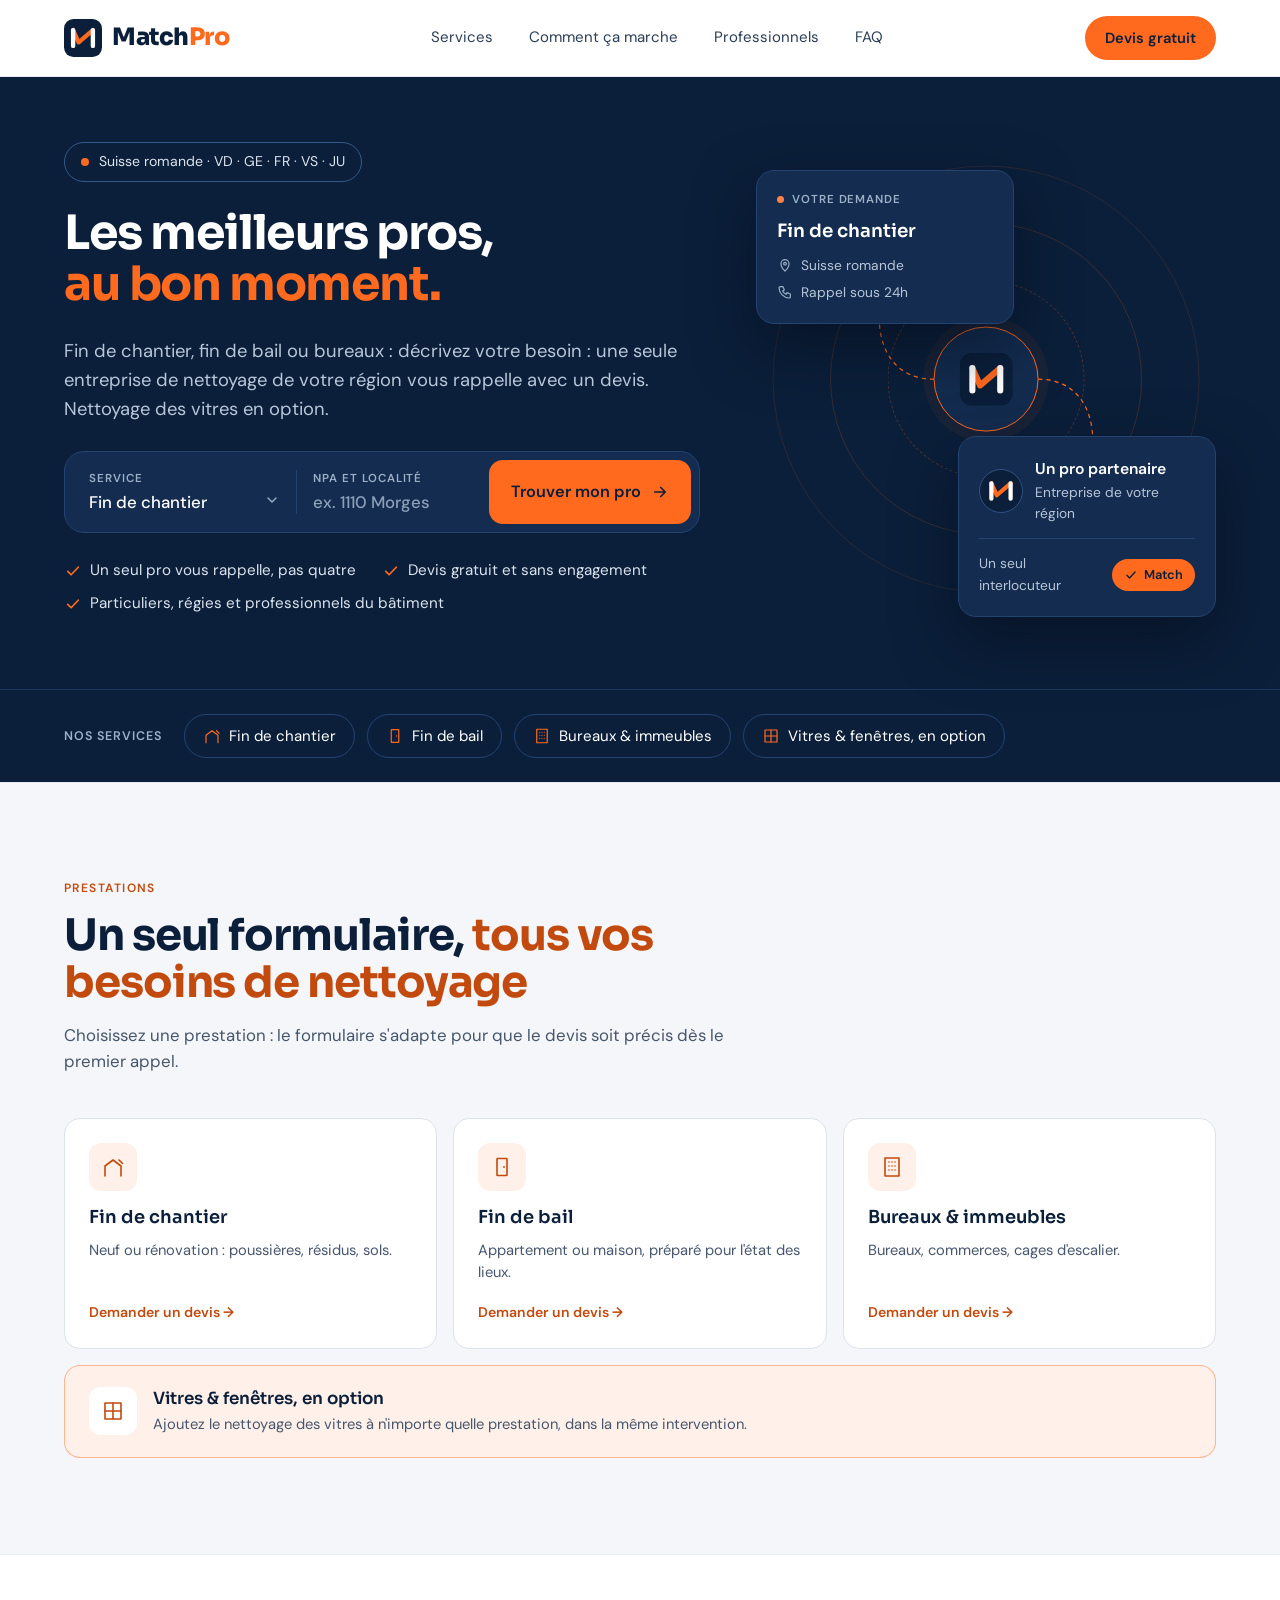
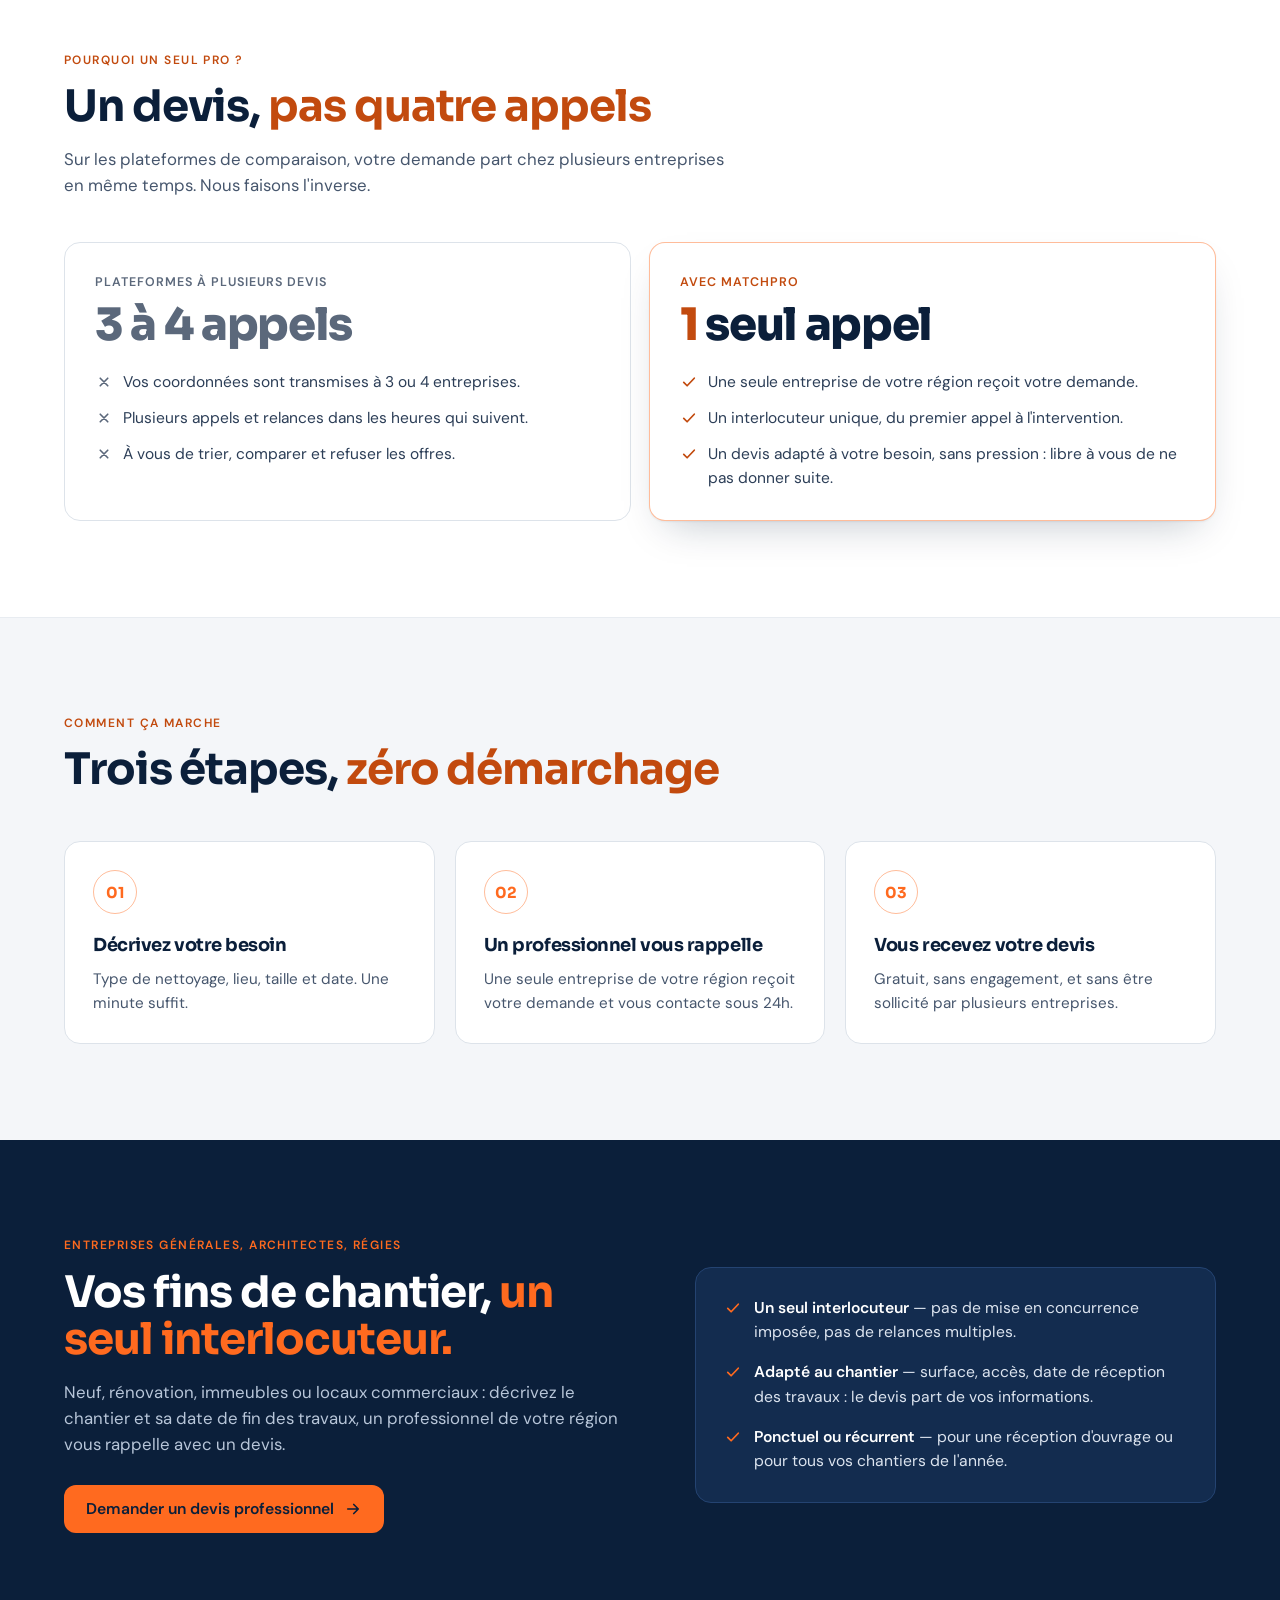
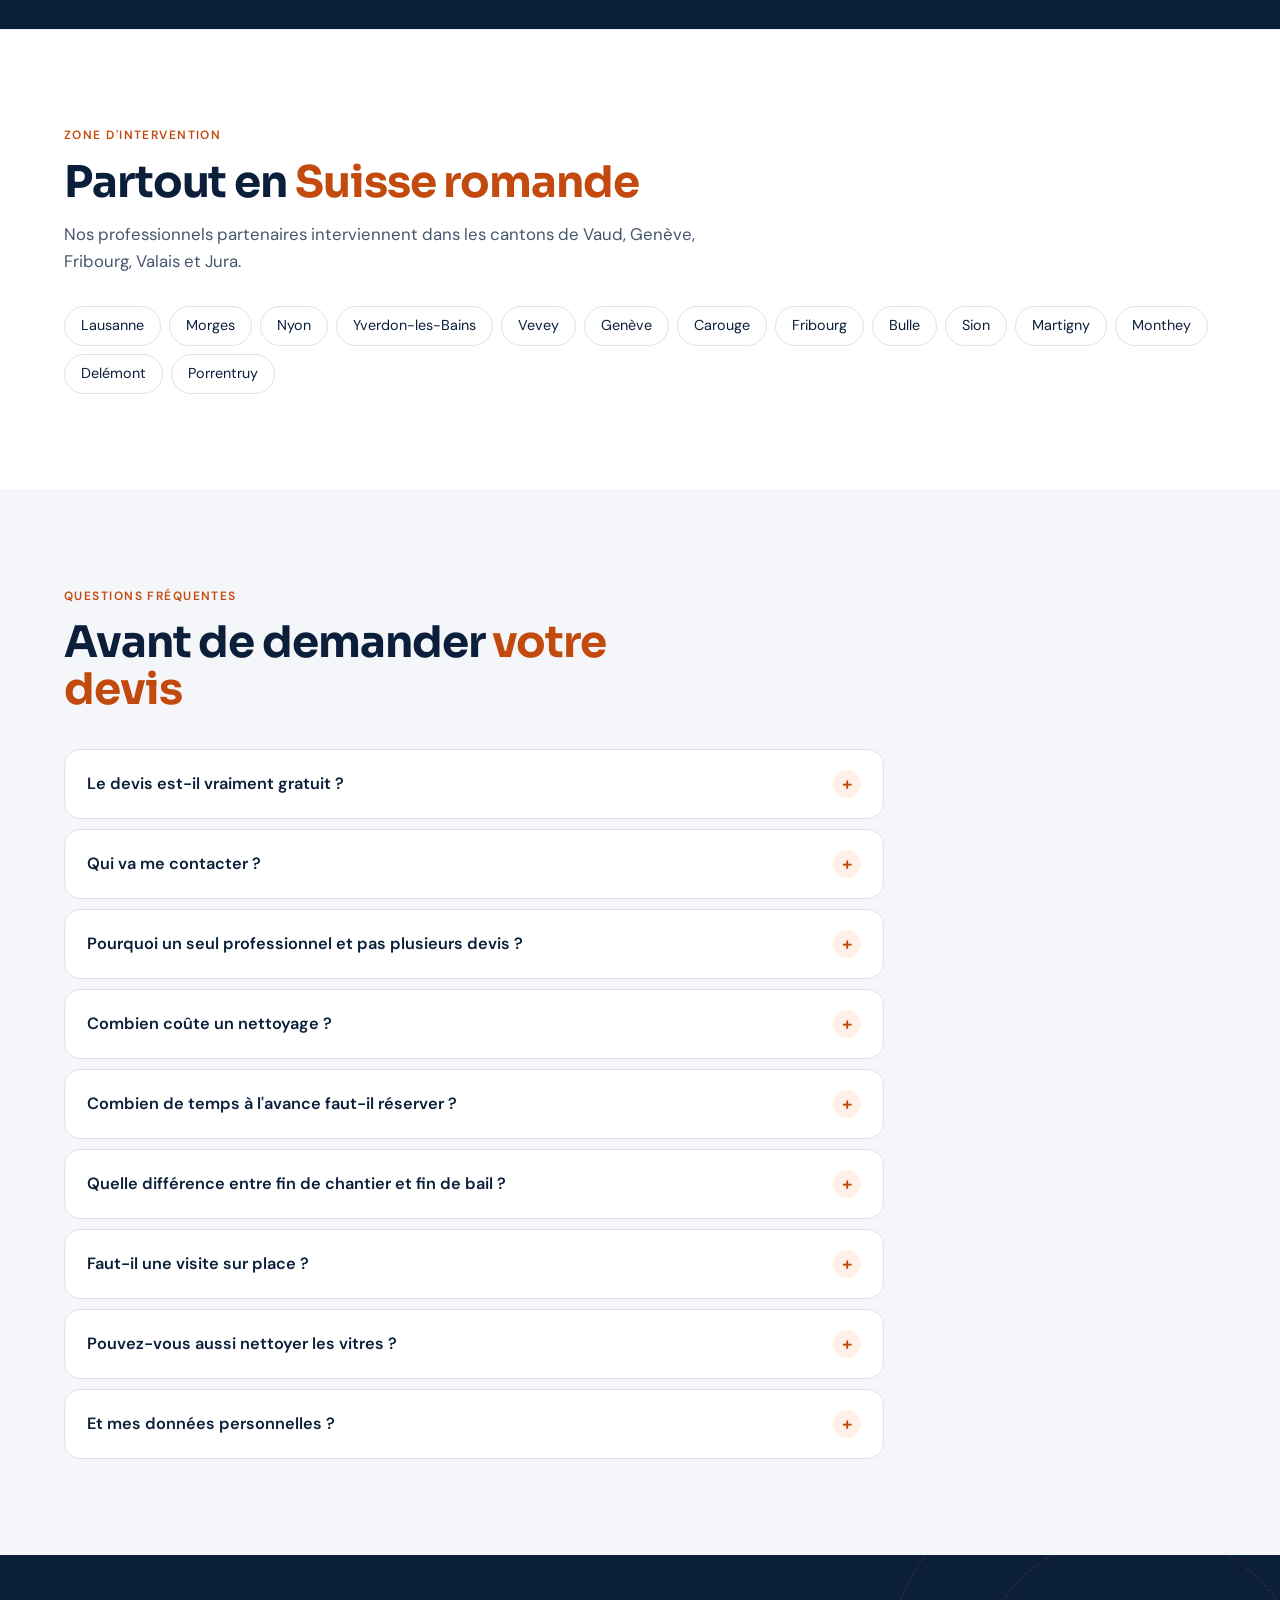
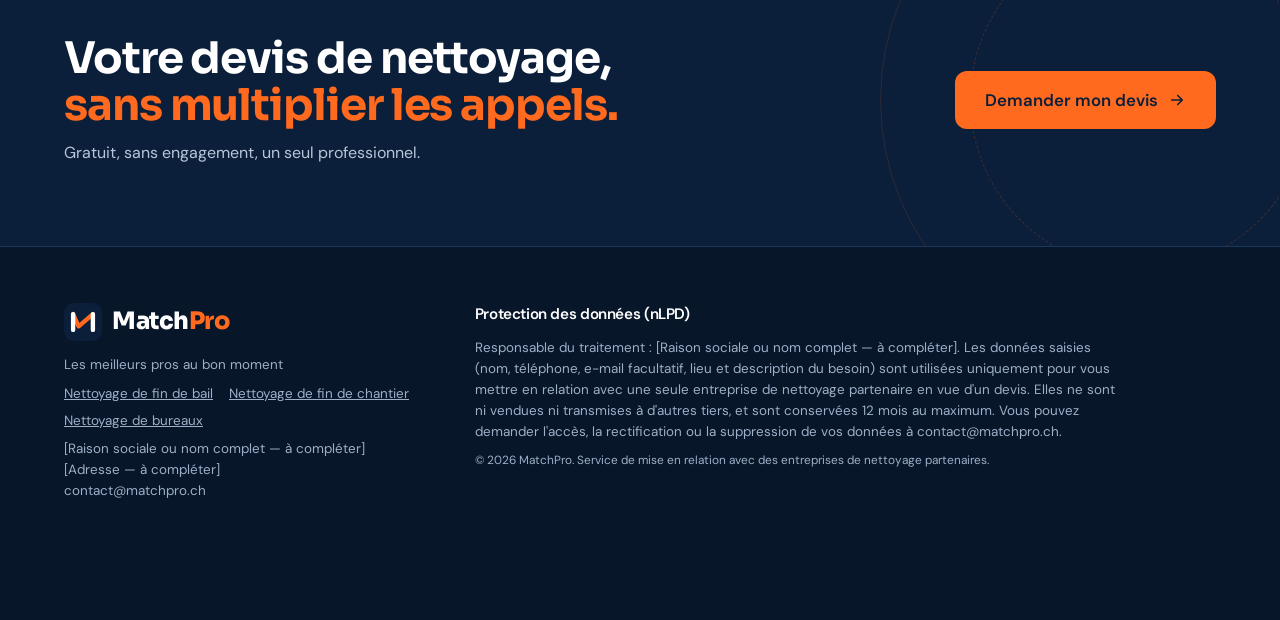
==== commit 099a6359: "Landing MatchPro : prix retirés, e-mail de contact renseigné - CONFIG.prix = null : section Prix, li" ====
--- a/site/index.html
+++ b/site/index.html
@@ -3,7 +3,7 @@
 <meta charset="UTF-8">
 <meta name="viewport" content="width=device-width, initial-scale=1, viewport-fit=cover">
 <title>Devis nettoyage professionnel — Suisse romande | MatchPro</title>
-<meta name="description" content="Nettoyage de fin de chantier, fin de bail et bureaux en Suisse romande, vitres en option. Devis gratuit et sans engagement, un seul professionnel vous rappelle, pas quatre. Prix indicatifs et devis gratuit.">
+<meta name="description" content="Nettoyage de fin de chantier, fin de bail et bureaux en Suisse romande, vitres en option. Devis gratuit et sans engagement, un seul professionnel vous rappelle, pas quatre.">
 <meta name="theme-color" content="#0B1F3A">
 <!-- Référencement et aperçu de partage. Domaine provisoire https://matchpro.ch : s'il change, le remplacer partout dans ce fichier, sitemap.xml et robots.txt. -->
 <link rel="canonical" href="https://matchpro.ch/">
@@ -11,7 +11,7 @@
 <meta property="og:site_name" content="MatchPro">
 <meta property="og:locale" content="fr_CH">
 <meta property="og:title" content="Devis nettoyage professionnel — Suisse romande | MatchPro">
-<meta property="og:description" content="Nettoyage de fin de chantier, fin de bail et bureaux en Suisse romande, vitres en option. Devis gratuit et sans engagement, un seul professionnel vous rappelle, pas quatre. Prix indicatifs et devis gratuit.">
+<meta property="og:description" content="Nettoyage de fin de chantier, fin de bail et bureaux en Suisse romande, vitres en option. Devis gratuit et sans engagement, un seul professionnel vous rappelle, pas quatre.">
 <meta property="og:url" content="https://matchpro.ch/">
 <meta property="og:image" content="https://matchpro.ch/matchpro-partage.png">
 <meta property="og:image:width" content="1200">
@@ -461,7 +461,7 @@
   </defs>
 </svg>
 
-<div class="demo-banner show" id="demoBanner">Mode démo — prix indicatifs à valider avec le partenaire (CONFIG.prix.valide).</div>
+<div class="demo-banner" id="demoBanner">Mode démo — prix indicatifs à valider avec le partenaire (CONFIG.prix.valide).</div>
 
 <header class="site">
   <div class="wrap header-row">
@@ -471,7 +471,7 @@
     </a>
     <nav class="nav" aria-label="Navigation principale">
       <a href="#services">Services</a>
-      <a href="#prix">Prix</a>
+      <a href="#prix" hidden="">Prix</a>
       <a href="#comment">Comment ça marche</a>
       <a href="#pros">Professionnels</a>
       <a href="#faq">FAQ</a>
@@ -698,15 +698,15 @@
 </section>
 
 <!-- PRIX INDICATIFS (masqué si CONFIG.prix = null) -->
-<section class="block" id="prix">
+<section class="block" id="prix" hidden="">
   <div class="wrap">
     <div class="eyebrow">Prix indicatifs</div>
     <h2>Combien coûte <em>un nettoyage ?</em></h2>
     <p class="sub">Des fourchettes pour vous situer avant de demander votre devis. Le prix exact dépend de la surface, de l'état des lieux et de l'accès.</p>
-    <div class="price-grid" id="priceGrid"><div class="price-card" data-price="chantier"><div class="price-head"><svg class="ico-box" viewBox="0 0 24 24" fill="none" stroke="currentColor" stroke-width="1.6" stroke-linecap="round" stroke-linejoin="round" aria-hidden="true"><path d="M4 21V11l8-6 8 6v10"></path><line x1="18" y1="5" x2="21.5" y2="8.5"></line></svg><h3>Fin de chantier</h3></div><dl><div class="price-row"><dt>Tarif horaire</dt><dd>CHF 50 – 90 / h</dd></div><div class="price-row"><dt>Au m²</dt><dd>CHF 12 – 20 / m²</dd></div><div class="price-row"><dt>Appartement 1–2 pièces</dt><dd>CHF 400 – 720</dd></div><div class="price-row"><dt>Appartement 3–4 pièces</dt><dd>CHF 700 – 1'800</dd></div><div class="price-row"><dt>Maison 120–180 m²</dt><dd>CHF 1'450 – 3'500</dd></div></dl><a class="go" href="#devis" data-pick="chantier">Obtenir mon prix exact →</a></div><div class="price-card" data-price="fin-de-bail"><div class="price-head"><svg class="ico-box" viewBox="0 0 24 24" fill="none" stroke="currentColor" stroke-width="1.6" stroke-linecap="round" stroke-linejoin="round" aria-hidden="true"><rect x="7" y="3.5" width="10" height="17" rx="0.5"></rect><circle cx="14" cy="12" r="0.9" fill="currentColor" stroke="none"></circle></svg><h3>Fin de bail</h3></div><dl><div class="price-row"><dt>Studio</dt><dd>CHF 250 – 300</dd></div><div class="price-row"><dt>2 pièces</dt><dd>CHF 450 – 550</dd></div><div class="price-row"><dt>3 pièces</dt><dd>CHF 500 – 750</dd></div><div class="price-row"><dt>4 pièces</dt><dd>CHF 650 – 880</dd></div><div class="price-row"><dt>5 pièces</dt><dd>CHF 750 – 1'200</dd></div></dl><a class="go" href="#devis" data-pick="fin-de-bail">Obtenir mon prix exact →</a></div><div class="price-card" data-price="bureaux"><div class="price-head"><svg class="ico-box" viewBox="0 0 24 24" fill="none" stroke="currentColor" stroke-width="1.6" stroke-linecap="round" stroke-linejoin="round" aria-hidden="true"><rect x="5" y="3" width="14" height="18"></rect><path d="M9 7h.01M12 7h.01M15 7h.01M9 11h.01M12 11h.01M15 11h.01M9 15h.01M12 15h.01M15 15h.01"></path></svg><h3>Bureaux &amp; immeubles</h3></div><dl><div class="price-row"><dt>Bureaux et commerces</dt><dd>CHF 35 – 75 / h</dd></div><div class="price-row"><dt>Immeubles, conciergerie</dt><dd>CHF 35 – 65 / h</dd></div></dl><a class="go" href="#devis" data-pick="bureaux">Obtenir mon prix exact →</a></div></div>
+    <div class="price-grid" id="priceGrid"></div>
     <div class="price-foot">
-      <p class="price-note" id="priceNote">Fourchettes indicatives observées en Suisse romande. Le montant exact est fixé dans le devis, après échange avec le professionnel.</p>
-      <span class="price-extra" id="priceExtra"><svg class="" viewBox="0 0 24 24" fill="none" stroke="currentColor" stroke-width="1.6" stroke-linecap="round" stroke-linejoin="round" aria-hidden="true"><rect x="4" y="4" width="16" height="16"></rect><path d="M12 4v16M4 12h16"></path></svg>Vitres en option : CHF 40 – 70 / h</span>
+      <p class="price-note" id="priceNote"></p>
+      <span class="price-extra" id="priceExtra" hidden=""></span>
     </div>
   </div>
 </section>
@@ -748,7 +748,7 @@
   <div class="wrap">
     <div class="eyebrow">Questions fréquentes</div>
     <h2>Avant de demander <em>votre devis</em></h2>
-    <div class="faq" id="faqList"><details><summary>Le devis est-il vraiment gratuit ?</summary><p>Oui. La demande et le devis sont gratuits et sans engagement : vous êtes libre de ne pas donner suite.</p></details><details><summary>Qui va me contacter ?</summary><p>Une seule entreprise de nettoyage partenaire, active dans votre région. Vos coordonnées ne sont transmises à personne d'autre.</p></details><details><summary>Pourquoi un seul professionnel et pas plusieurs devis ?</summary><p>Parce que comparer quatre devis veut souvent dire recevoir quatre appels. Votre demande est transmise à une seule entreprise de votre région : un interlocuteur, un devis, et vous restez libre de ne pas donner suite.</p></details><details><summary>Combien coûte un nettoyage ?</summary><p>Consultez nos prix indicatifs ci-dessus. Le montant exact dépend de la surface, de l'état des lieux et des options : c'est pourquoi le formulaire vous demande quelques détails, pour un devis juste dès le premier appel.</p></details><details><summary>Combien de temps à l'avance faut-il réserver ?</summary><p>Idéalement une à deux semaines avant la date souhaitée, et davantage en fin de mois, période chargée pour les fins de bail. En cas d'urgence, indiquez-le dans les précisions du formulaire.</p></details><details><summary>Quelle différence entre fin de chantier et fin de bail ?</summary><p>Le nettoyage de fin de chantier retire les poussières fines et les résidus de plâtre, de peinture, de colle et de protections après des travaux. Le nettoyage de fin de bail prépare un logement déjà habité pour l'état des lieux de sortie avec la régie.</p></details><details><summary>Faut-il une visite sur place ?</summary><p>Pas toujours. Pour les petites surfaces, quelques photos suffisent souvent. Pour un chantier ou de grands locaux, le professionnel peut proposer une courte visite.</p></details><details><summary>Pouvez-vous aussi nettoyer les vitres ?</summary><p>Oui, en option. Cochez « Ajouter le nettoyage des vitres » dans le formulaire : fenêtres, cadres et stores sont alors inclus dans le devis de la même intervention.</p></details><details><summary>Et mes données personnelles ?</summary><p>Elles servent uniquement à établir votre devis, ne sont ni vendues ni partagées avec d'autres entreprises, et vous pouvez demander leur suppression à tout moment.</p></details></div>
+    <div class="faq" id="faqList"><details><summary>Le devis est-il vraiment gratuit ?</summary><p>Oui. La demande et le devis sont gratuits et sans engagement : vous êtes libre de ne pas donner suite.</p></details><details><summary>Qui va me contacter ?</summary><p>Une seule entreprise de nettoyage partenaire, active dans votre région. Vos coordonnées ne sont transmises à personne d'autre.</p></details><details><summary>Pourquoi un seul professionnel et pas plusieurs devis ?</summary><p>Parce que comparer quatre devis veut souvent dire recevoir quatre appels. Votre demande est transmise à une seule entreprise de votre région : un interlocuteur, un devis, et vous restez libre de ne pas donner suite.</p></details><details><summary>Combien coûte un nettoyage ?</summary><p>Le montant dépend de la surface, de l'état des lieux et des options : c'est pourquoi le formulaire vous demande quelques détails, pour un devis juste dès le premier appel.</p></details><details><summary>Combien de temps à l'avance faut-il réserver ?</summary><p>Idéalement une à deux semaines avant la date souhaitée, et davantage en fin de mois, période chargée pour les fins de bail. En cas d'urgence, indiquez-le dans les précisions du formulaire.</p></details><details><summary>Quelle différence entre fin de chantier et fin de bail ?</summary><p>Le nettoyage de fin de chantier retire les poussières fines et les résidus de plâtre, de peinture, de colle et de protections après des travaux. Le nettoyage de fin de bail prépare un logement déjà habité pour l'état des lieux de sortie avec la régie.</p></details><details><summary>Faut-il une visite sur place ?</summary><p>Pas toujours. Pour les petites surfaces, quelques photos suffisent souvent. Pour un chantier ou de grands locaux, le professionnel peut proposer une courte visite.</p></details><details><summary>Pouvez-vous aussi nettoyer les vitres ?</summary><p>Oui, en option. Cochez « Ajouter le nettoyage des vitres » dans le formulaire : fenêtres, cadres et stores sont alors inclus dans le devis de la même intervention.</p></details><details><summary>Et mes données personnelles ?</summary><p>Elles servent uniquement à établir votre devis, ne sont ni vendues ni partagées avec d'autres entreprises, et vous pouvez demander leur suppression à tout moment.</p></details></div>
   </div>
 </section>
 
@@ -770,12 +770,12 @@
       <div class="logo" aria-hidden="true"><svg viewBox="0 0 48 48"><use href="#mp-icon"></use></svg><span class="wordmark">Match<b>Pro</b></span></div>
       <p data-cfg="tagline">Les meilleurs pros au bon moment</p>
       <p class="foot-links"><a href="nettoyage-fin-de-bail/">Nettoyage de fin de bail</a><a href="nettoyage-fin-de-chantier/">Nettoyage de fin de chantier</a><a href="nettoyage-bureaux/">Nettoyage de bureaux</a></p>
-      <p id="footOperator">[Raison sociale ou nom complet — à compléter]<br>[Adresse — à compléter]<br>[email de contact — à compléter]</p>
+      <p id="footOperator">[Raison sociale ou nom complet — à compléter]<br>[Adresse — à compléter]<br>contact@matchpro.ch</p>
       <p class="foot-contact" id="footContact" hidden=""></p>
     </div>
     <div id="confidentialite">
       <h3>Protection des données (nLPD)</h3>
-      <p id="privacyText">Responsable du traitement : [Raison sociale ou nom complet — à compléter]. Les données saisies (nom, téléphone, e-mail facultatif, lieu et description du besoin) sont utilisées uniquement pour vous mettre en relation avec une seule entreprise de nettoyage partenaire en vue d'un devis. Elles ne sont ni vendues ni transmises à d'autres tiers, et sont conservées 12 mois au maximum. Vous pouvez demander l'accès, la rectification ou la suppression de vos données à [email de contact — à compléter].</p>
+      <p id="privacyText">Responsable du traitement : [Raison sociale ou nom complet — à compléter]. Les données saisies (nom, téléphone, e-mail facultatif, lieu et description du besoin) sont utilisées uniquement pour vous mettre en relation avec une seule entreprise de nettoyage partenaire en vue d'un devis. Elles ne sont ni vendues ni transmises à d'autres tiers, et sont conservées 12 mois au maximum. Vous pouvez demander l'accès, la rectification ou la suppression de vos données à contact@matchpro.ch.</p>
       <p style="font-size:.74rem;">© <span id="year">2026</span> <span data-cfg="marque">MatchPro</span>. Service de mise en relation avec des entreprises de nettoyage partenaires.</p>
     </div>
   </div>
@@ -805,7 +805,7 @@
   operateur: {
     nom: "[Raison sociale ou nom complet — à compléter]",
     adresse: "[Adresse — à compléter]",
-    email: "[email de contact — à compléter]",
+    email: "contact@matchpro.ch",
     conservation: "12 mois"
   },
 
@@ -850,16 +850,8 @@
   // Prix indicatifs par service (null = section masquée).
   // valide: false tant que les fourchettes n'ont pas été confirmées par le partenaire (rappel dans le bandeau démo).
   // Valeurs de départ = fourchettes publiques observées sur le marché romand en 2026 — À VALIDER AVANT MISE EN LIGNE.
-  prix: {
-    valide: false,
-    note: "Fourchettes indicatives observées en Suisse romande. Le montant exact est fixé dans le devis, après échange avec le professionnel.",
-    services: {
-      "chantier":    [["Tarif horaire", "CHF 50 – 90 / h"], ["Au m²", "CHF 12 – 20 / m²"], ["Appartement 1–2 pièces", "CHF 400 – 720"], ["Appartement 3–4 pièces", "CHF 700 – 1'800"], ["Maison 120–180 m²", "CHF 1'450 – 3'500"]],
-      "fin-de-bail": [["Studio", "CHF 250 – 300"], ["2 pièces", "CHF 450 – 550"], ["3 pièces", "CHF 500 – 750"], ["4 pièces", "CHF 650 – 880"], ["5 pièces", "CHF 750 – 1'200"]],
-      "bureaux":     [["Bureaux et commerces", "CHF 35 – 75 / h"], ["Immeubles, conciergerie", "CHF 35 – 65 / h"]]
-    },
-    option: "Vitres en option : CHF 40 – 70 / h"
-  },
+  // Prix indicatifs retirés le 25.09.2026 (fourchettes non validées). Pour les remettre : objet { valide, note, services, option }.
+  prix: null,
 
   // Bloc « professionnels du bâtiment » (null = masqué)
   pro: {
@@ -881,7 +873,7 @@
     ["Le devis est-il vraiment gratuit ?", "Oui. La demande et le devis sont gratuits et sans engagement : vous êtes libre de ne pas donner suite."],
     ["Qui va me contacter ?", "Une seule entreprise de nettoyage partenaire, active dans votre région. Vos coordonnées ne sont transmises à personne d'autre."],
     ["Pourquoi un seul professionnel et pas plusieurs devis ?", "Parce que comparer quatre devis veut souvent dire recevoir quatre appels. Votre demande est transmise à une seule entreprise de votre région : un interlocuteur, un devis, et vous restez libre de ne pas donner suite."],
-    ["Combien coûte un nettoyage ?", "Consultez nos prix indicatifs ci-dessus. Le montant exact dépend de la surface, de l'état des lieux et des options : c'est pourquoi le formulaire vous demande quelques détails, pour un devis juste dès le premier appel."],
+    ["Combien coûte un nettoyage ?", "Le montant dépend de la surface, de l'état des lieux et des options : c'est pourquoi le formulaire vous demande quelques détails, pour un devis juste dès le premier appel."],
     ["Combien de temps à l'avance faut-il réserver ?", "Idéalement une à deux semaines avant la date souhaitée, et davantage en fin de mois, période chargée pour les fins de bail. En cas d'urgence, indiquez-le dans les précisions du formulaire."],
     ["Quelle différence entre fin de chantier et fin de bail ?", "Le nettoyage de fin de chantier retire les poussières fines et les résidus de plâtre, de peinture, de colle et de protections après des travaux. Le nettoyage de fin de bail prépare un logement déjà habité pour l'état des lieux de sortie avec la régie."],
     ["Faut-il une visite sur place ?", "Pas toujours. Pour les petites surfaces, quelques photos suffisent souvent. Pour un chantier ou de grands locaux, le professionnel peut proposer une courte visite."],
@@ -1204,4 +1196,5 @@
 
 
 
+
 </body></html>
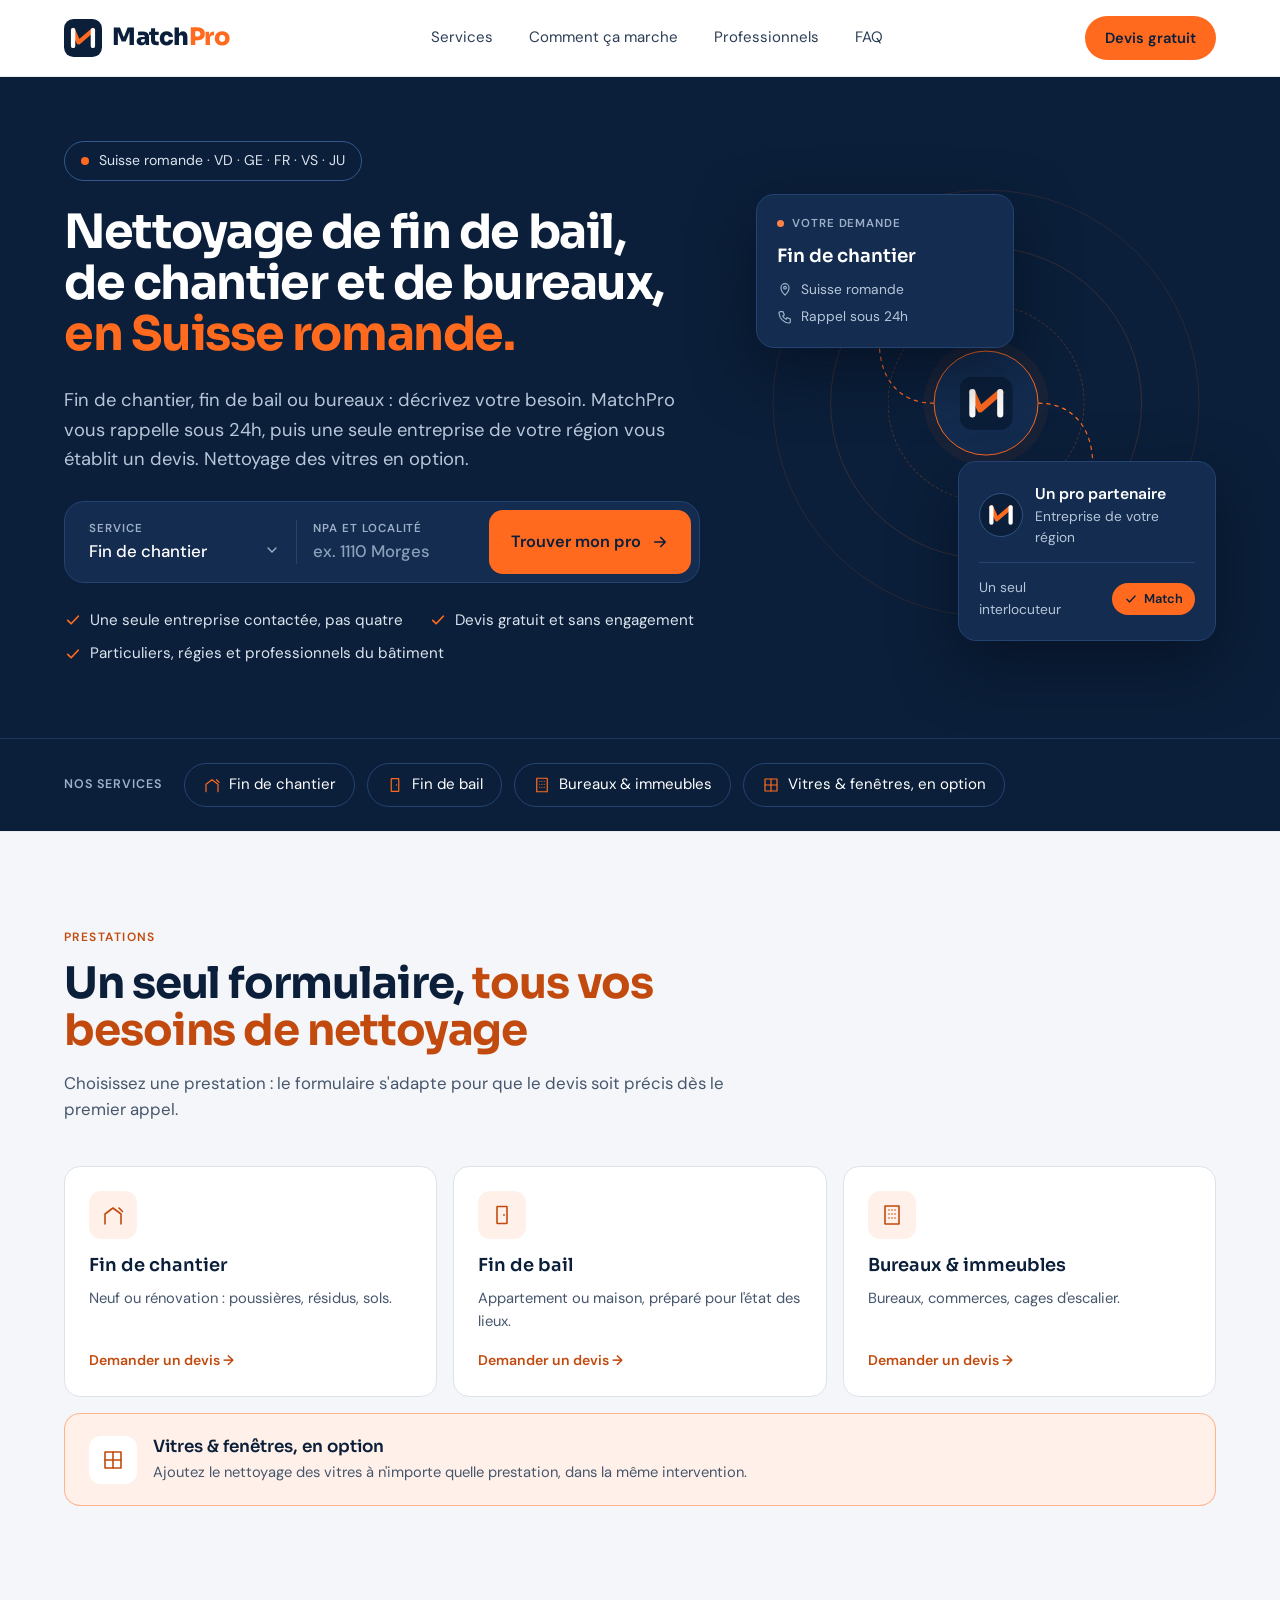
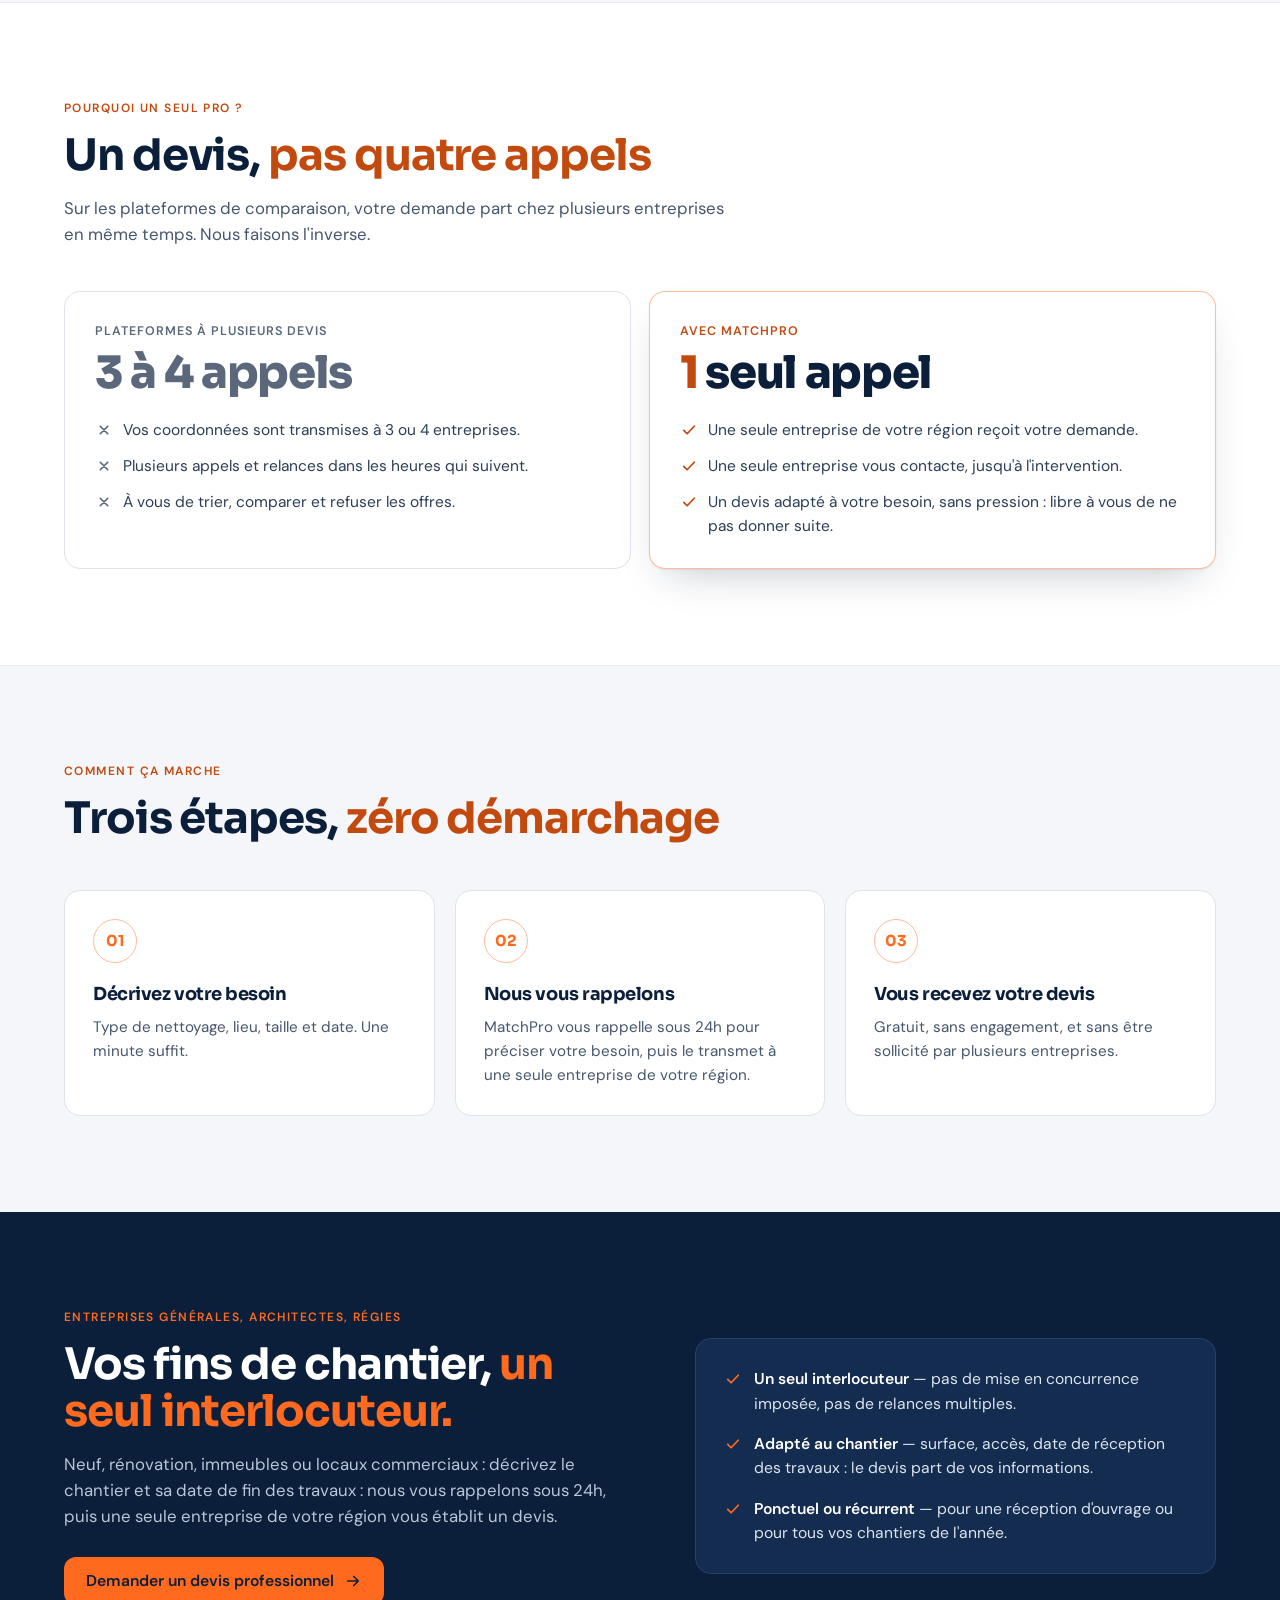
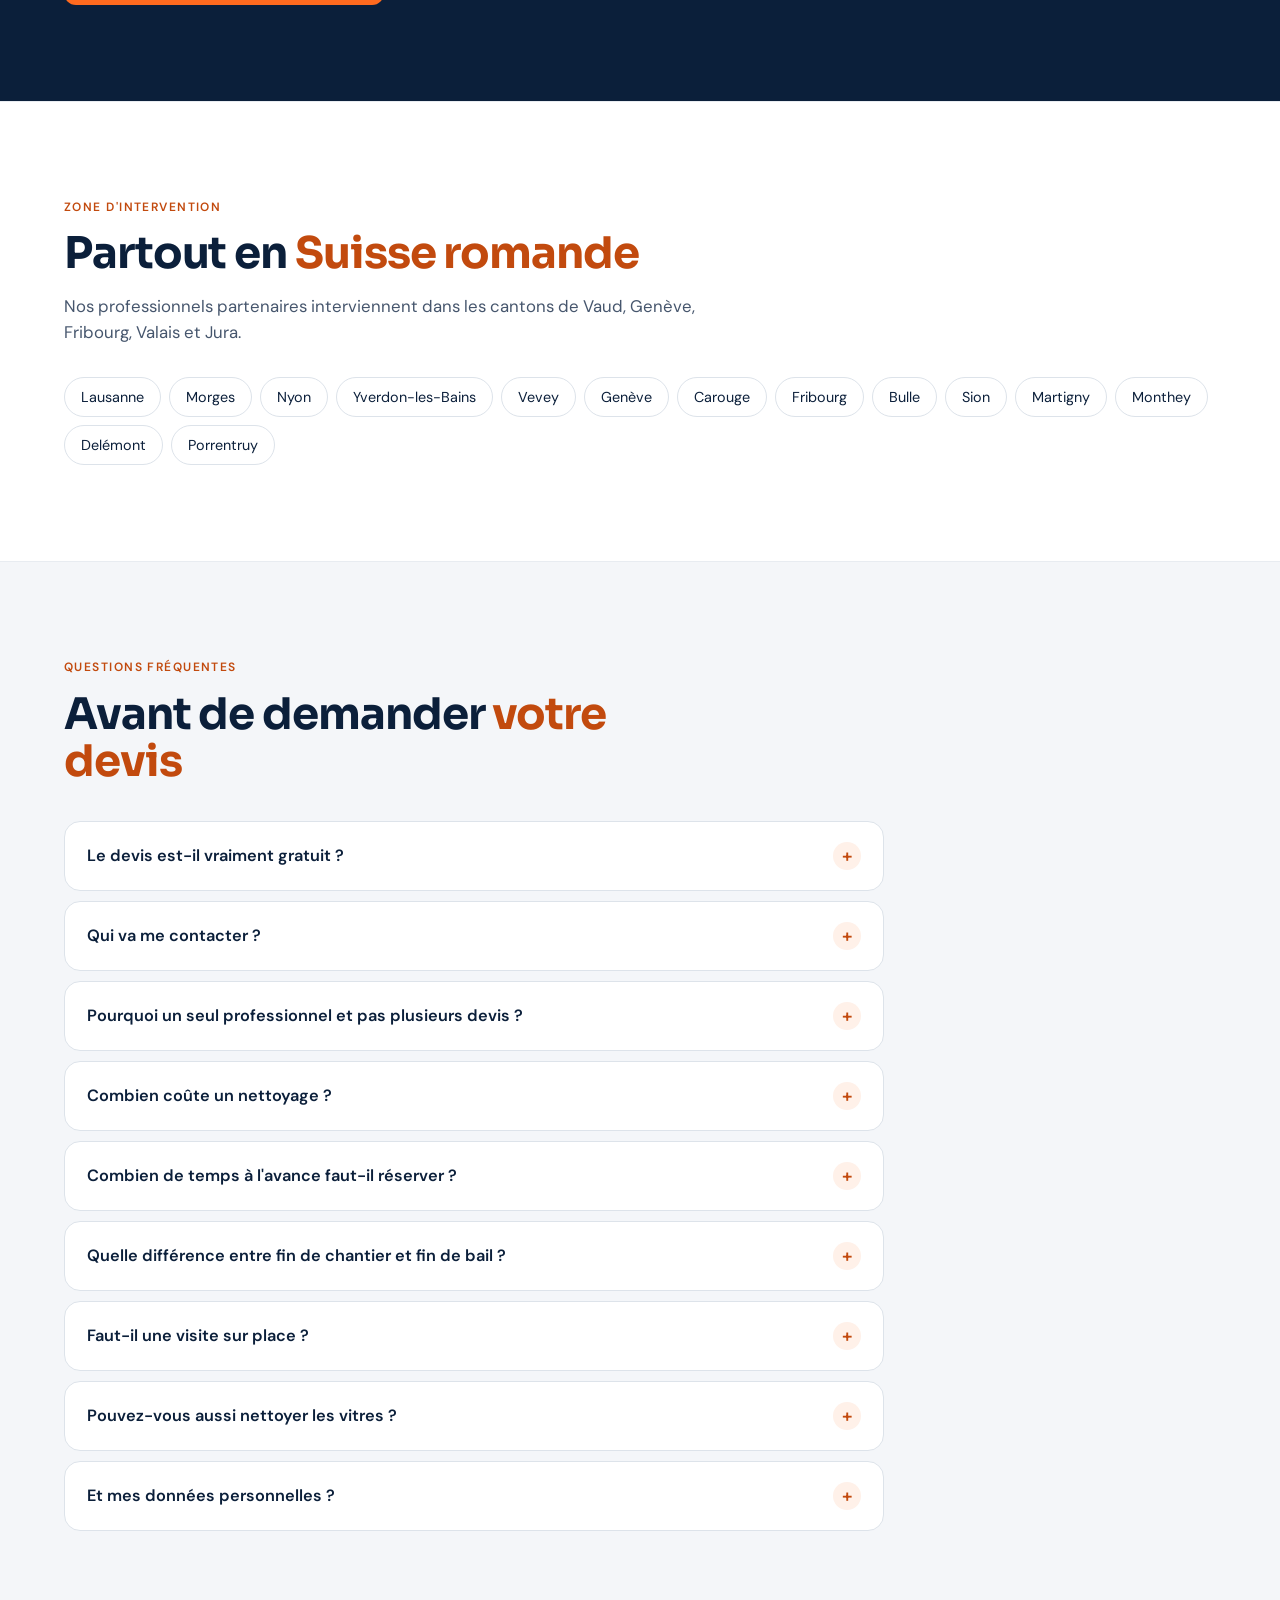
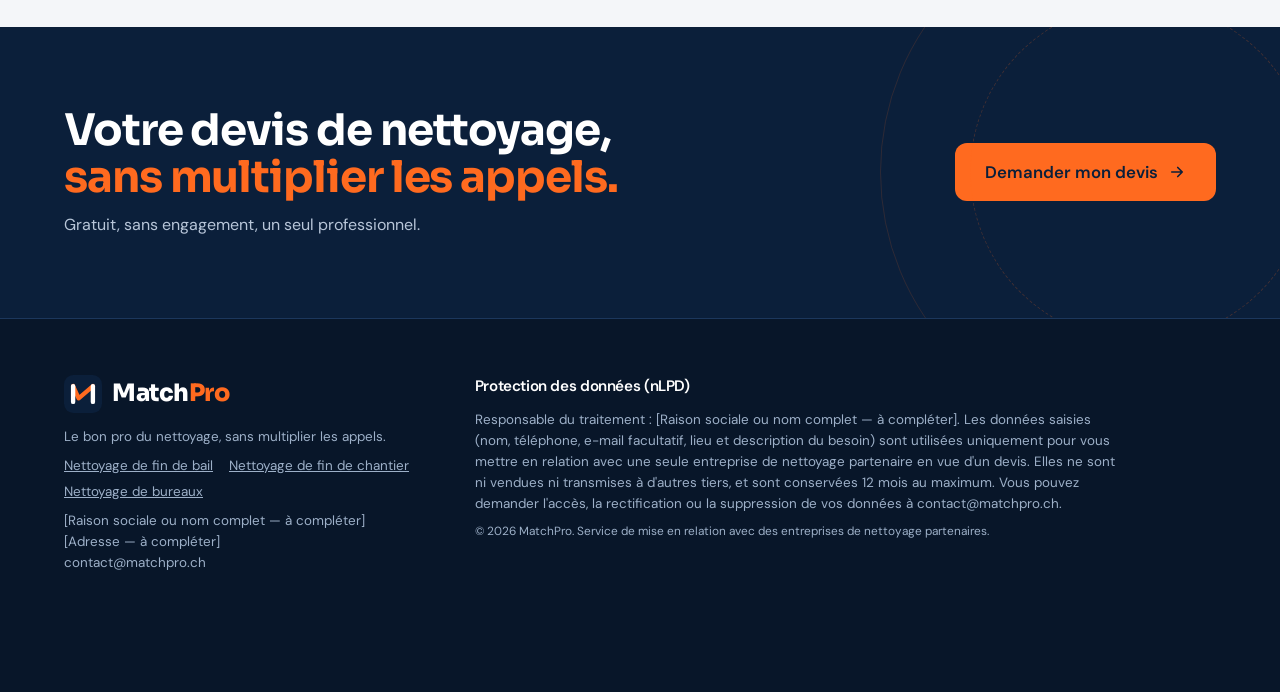
==== commit 9e32e85e: "Landing MatchPro : titre avec mots-clés et textes fidèles au déroulement - Titre : « Nettoyage de fi" ====
--- a/site/index.html
+++ b/site/index.html
@@ -3,7 +3,7 @@
 <meta charset="UTF-8">
 <meta name="viewport" content="width=device-width, initial-scale=1, viewport-fit=cover">
 <title>Devis nettoyage professionnel — Suisse romande | MatchPro</title>
-<meta name="description" content="Nettoyage de fin de chantier, fin de bail et bureaux en Suisse romande, vitres en option. Devis gratuit et sans engagement, un seul professionnel vous rappelle, pas quatre.">
+<meta name="description" content="Nettoyage de fin de chantier, fin de bail et bureaux en Suisse romande, vitres en option. Devis gratuit et sans engagement, une seule entreprise contactée, pas quatre.">
 <meta name="theme-color" content="#0B1F3A">
 <!-- Référencement et aperçu de partage. Domaine provisoire https://matchpro.ch : s'il change, le remplacer partout dans ce fichier, sitemap.xml et robots.txt. -->
 <link rel="canonical" href="https://matchpro.ch/">
@@ -11,7 +11,7 @@
 <meta property="og:site_name" content="MatchPro">
 <meta property="og:locale" content="fr_CH">
 <meta property="og:title" content="Devis nettoyage professionnel — Suisse romande | MatchPro">
-<meta property="og:description" content="Nettoyage de fin de chantier, fin de bail et bureaux en Suisse romande, vitres en option. Devis gratuit et sans engagement, un seul professionnel vous rappelle, pas quatre.">
+<meta property="og:description" content="Nettoyage de fin de chantier, fin de bail et bureaux en Suisse romande, vitres en option. Devis gratuit et sans engagement, une seule entreprise contactée, pas quatre.">
 <meta property="og:url" content="https://matchpro.ch/">
 <meta property="og:image" content="https://matchpro.ch/matchpro-partage.png">
 <meta property="og:image:width" content="1200">
@@ -490,8 +490,8 @@
 
     <div class="hero-copy">
       <div class="pill"><span class="dot"></span><span id="heroEyebrow"><span class="full">Suisse romande · </span>VD · GE · FR · VS · JU</span></div>
-      <h1 id="heroTitle"><span id="h1Main">Les meilleurs pros,</span> <em id="h1Accent">au bon moment.</em></h1>
-      <p class="hero-lede" id="heroLede">Fin de chantier, fin de bail ou bureaux : décrivez votre besoin : une seule entreprise de nettoyage de votre région vous rappelle avec un devis. Nettoyage des vitres en option.</p>
+      <h1 id="heroTitle"><span id="h1Main">Nettoyage de fin de bail, de chantier et de bureaux,</span> <em id="h1Accent">en Suisse romande.</em></h1>
+      <p class="hero-lede" id="heroLede">Fin de chantier, fin de bail ou bureaux : décrivez votre besoin. MatchPro vous rappelle sous 24h, puis une seule entreprise de votre région vous établit un devis. Nettoyage des vitres en option.</p>
 
       <!-- ÉTAPE 1 : besoin + localisation (champs rattachés au formulaire #leadForm) -->
       <div class="search" id="devis" data-step="1">
@@ -509,12 +509,12 @@
       </div>
 
       <noscript><p class="noscript-note">Le formulaire a besoin de JavaScript : activez-le dans votre navigateur pour envoyer votre demande.</p></noscript>
-      <ul class="check-list" id="heroPoints"><li><svg width="18" height="18" aria-hidden="true"><use href="#pm-check"></use></svg>Un seul pro vous rappelle, pas quatre</li><li><svg width="18" height="18" aria-hidden="true"><use href="#pm-check"></use></svg>Devis gratuit et sans engagement</li><li><svg width="18" height="18" aria-hidden="true"><use href="#pm-check"></use></svg>Particuliers, régies et professionnels du bâtiment</li></ul>
+      <ul class="check-list" id="heroPoints"><li><svg width="18" height="18" aria-hidden="true"><use href="#pm-check"></use></svg>Une seule entreprise contactée, pas quatre</li><li><svg width="18" height="18" aria-hidden="true"><use href="#pm-check"></use></svg>Devis gratuit et sans engagement</li><li><svg width="18" height="18" aria-hidden="true"><use href="#pm-check"></use></svg>Particuliers, régies et professionnels du bâtiment</li></ul>
       <div class="rating" id="heroRating" hidden=""></div>
 
       <div class="match-mini" aria-hidden="true">
         <div class="ico"><svg width="28" height="24"><use href="#mp-mark-badge"></use></svg></div>
-        <div><strong>Un seul pro de votre région</strong><span id="miniText">Il vous rappelle sous 24h avec un devis.</span></div>
+        <div><strong>Un seul pro de votre région</strong><span id="miniText">MatchPro vous rappelle sous 24h.</span></div>
       </div>
     </div>
 
@@ -628,7 +628,7 @@
         <div class="success" id="successPane" role="status" aria-live="polite">
           <div class="check"><svg width="26" height="26"><use href="#pm-check"></use></svg></div>
           <h2>Demande bien reçue</h2>
-          <p class="sub" id="successText">Un professionnel partenaire vous rappelle rapidement.</p>
+          <p class="sub" id="successText">MatchPro vous rappelle rapidement.</p>
           <ol>
             <li>Gardez votre téléphone à portée : l'appel vient d'un numéro suisse.</li>
             <li>Préparez 2–3 photos des lieux : elles permettent souvent un devis sans visite.</li>
@@ -676,7 +676,7 @@
         <div class="cmp-num"><span>1</span> seul appel</div>
         <ul>
           <li><svg width="18" height="18" aria-hidden="true"><use href="#pm-check"></use></svg>Une seule entreprise de votre région reçoit votre demande.</li>
-          <li><svg width="18" height="18" aria-hidden="true"><use href="#pm-check"></use></svg>Un interlocuteur unique, du premier appel à l'intervention.</li>
+          <li><svg width="18" height="18" aria-hidden="true"><use href="#pm-check"></use></svg>Une seule entreprise vous contacte, jusqu'à l'intervention.</li>
           <li><svg width="18" height="18" aria-hidden="true"><use href="#pm-check"></use></svg>Un devis adapté à votre besoin, sans pression : libre à vous de ne pas donner suite.</li>
         </ul>
       </div>
@@ -691,7 +691,7 @@
     <h2>Trois étapes, <em>zéro démarchage</em></h2>
     <div class="steps-grid">
       <div class="step"><div class="num">01</div><h3>Décrivez votre besoin</h3><p>Type de nettoyage, lieu, taille et date. Une minute suffit.</p></div>
-      <div class="step"><div class="num">02</div><h3>Un professionnel vous rappelle</h3><p>Une seule entreprise de votre région reçoit votre demande et vous contacte <span data-cfg="delaiReponse">sous 24h</span>.</p></div>
+      <div class="step"><div class="num">02</div><h3>Nous vous rappelons</h3><p>MatchPro vous rappelle <span data-cfg="delaiReponse">sous 24h</span> pour préciser votre besoin, puis le transmet à une seule entreprise de votre région.</p></div>
       <div class="step"><div class="num">03</div><h3>Vous recevez votre devis</h3><p>Gratuit, sans engagement, et sans être sollicité par plusieurs entreprises.</p></div>
     </div>
   </div>
@@ -717,7 +717,7 @@
     <div>
       <div class="eyebrow">Entreprises générales, architectes, régies</div>
       <h2 id="proTitre">Vos fins de chantier, <em>un seul interlocuteur.</em></h2>
-      <p class="sub" id="proTexte">Neuf, rénovation, immeubles ou locaux commerciaux : décrivez le chantier et sa date de fin des travaux, un professionnel de votre région vous rappelle avec un devis.</p>
+      <p class="sub" id="proTexte">Neuf, rénovation, immeubles ou locaux commerciaux : décrivez le chantier et sa date de fin des travaux : nous vous rappelons sous 24h, puis une seule entreprise de votre région vous établit un devis.</p>
       <a class="btn" href="#devis" id="proBtn">Demander un devis professionnel<svg width="18" height="18" aria-hidden="true"><use href="#pm-arrow"></use></svg></a>
     </div>
     <div class="pro-card"><ul class="pro-list" id="proPoints"><li><svg width="18" height="18" aria-hidden="true"><use href="#pm-check"></use></svg><span><strong>Un seul interlocuteur</strong> — pas de mise en concurrence imposée, pas de relances multiples.</span></li><li><svg width="18" height="18" aria-hidden="true"><use href="#pm-check"></use></svg><span><strong>Adapté au chantier</strong> — surface, accès, date de réception des travaux : le devis part de vos informations.</span></li><li><svg width="18" height="18" aria-hidden="true"><use href="#pm-check"></use></svg><span><strong>Ponctuel ou récurrent</strong> — pour une réception d'ouvrage ou pour tous vos chantiers de l'année.</span></li></ul></div>
@@ -748,7 +748,7 @@
   <div class="wrap">
     <div class="eyebrow">Questions fréquentes</div>
     <h2>Avant de demander <em>votre devis</em></h2>
-    <div class="faq" id="faqList"><details><summary>Le devis est-il vraiment gratuit ?</summary><p>Oui. La demande et le devis sont gratuits et sans engagement : vous êtes libre de ne pas donner suite.</p></details><details><summary>Qui va me contacter ?</summary><p>Une seule entreprise de nettoyage partenaire, active dans votre région. Vos coordonnées ne sont transmises à personne d'autre.</p></details><details><summary>Pourquoi un seul professionnel et pas plusieurs devis ?</summary><p>Parce que comparer quatre devis veut souvent dire recevoir quatre appels. Votre demande est transmise à une seule entreprise de votre région : un interlocuteur, un devis, et vous restez libre de ne pas donner suite.</p></details><details><summary>Combien coûte un nettoyage ?</summary><p>Le montant dépend de la surface, de l'état des lieux et des options : c'est pourquoi le formulaire vous demande quelques détails, pour un devis juste dès le premier appel.</p></details><details><summary>Combien de temps à l'avance faut-il réserver ?</summary><p>Idéalement une à deux semaines avant la date souhaitée, et davantage en fin de mois, période chargée pour les fins de bail. En cas d'urgence, indiquez-le dans les précisions du formulaire.</p></details><details><summary>Quelle différence entre fin de chantier et fin de bail ?</summary><p>Le nettoyage de fin de chantier retire les poussières fines et les résidus de plâtre, de peinture, de colle et de protections après des travaux. Le nettoyage de fin de bail prépare un logement déjà habité pour l'état des lieux de sortie avec la régie.</p></details><details><summary>Faut-il une visite sur place ?</summary><p>Pas toujours. Pour les petites surfaces, quelques photos suffisent souvent. Pour un chantier ou de grands locaux, le professionnel peut proposer une courte visite.</p></details><details><summary>Pouvez-vous aussi nettoyer les vitres ?</summary><p>Oui, en option. Cochez « Ajouter le nettoyage des vitres » dans le formulaire : fenêtres, cadres et stores sont alors inclus dans le devis de la même intervention.</p></details><details><summary>Et mes données personnelles ?</summary><p>Elles servent uniquement à établir votre devis, ne sont ni vendues ni partagées avec d'autres entreprises, et vous pouvez demander leur suppression à tout moment.</p></details></div>
+    <div class="faq" id="faqList"><details><summary>Le devis est-il vraiment gratuit ?</summary><p>Oui. La demande et le devis sont gratuits et sans engagement : vous êtes libre de ne pas donner suite.</p></details><details><summary>Qui va me contacter ?</summary><p>D'abord MatchPro, sous 24h, pour préciser votre besoin. Ensuite une seule entreprise de nettoyage partenaire, qui établit le devis. Vos coordonnées ne sont transmises à personne d'autre.</p></details><details><summary>Pourquoi un seul professionnel et pas plusieurs devis ?</summary><p>Parce que comparer quatre devis veut souvent dire recevoir quatre appels. Votre demande est transmise à une seule entreprise de votre région : un interlocuteur, un devis, et vous restez libre de ne pas donner suite.</p></details><details><summary>Combien coûte un nettoyage ?</summary><p>Le montant dépend de la surface, de l'état des lieux et des options : c'est pourquoi le formulaire vous demande quelques détails, pour un devis juste dès le premier appel.</p></details><details><summary>Combien de temps à l'avance faut-il réserver ?</summary><p>Idéalement une à deux semaines avant la date souhaitée, et davantage en fin de mois, période chargée pour les fins de bail. En cas d'urgence, indiquez-le dans les précisions du formulaire.</p></details><details><summary>Quelle différence entre fin de chantier et fin de bail ?</summary><p>Le nettoyage de fin de chantier retire les poussières fines et les résidus de plâtre, de peinture, de colle et de protections après des travaux. Le nettoyage de fin de bail prépare un logement déjà habité pour l'état des lieux de sortie avec la régie.</p></details><details><summary>Faut-il une visite sur place ?</summary><p>Pas toujours. Pour les petites surfaces, quelques photos suffisent souvent. Pour un chantier ou de grands locaux, le professionnel peut proposer une courte visite.</p></details><details><summary>Pouvez-vous aussi nettoyer les vitres ?</summary><p>Oui, en option. Cochez « Ajouter le nettoyage des vitres » dans le formulaire : fenêtres, cadres et stores sont alors inclus dans le devis de la même intervention.</p></details><details><summary>Et mes données personnelles ?</summary><p>Elles servent uniquement à établir votre devis, ne sont ni vendues ni partagées avec d'autres entreprises, et vous pouvez demander leur suppression à tout moment.</p></details></div>
   </div>
 </section>
 
@@ -768,7 +768,7 @@
   <div class="wrap foot-grid">
     <div>
       <div class="logo" aria-hidden="true"><svg viewBox="0 0 48 48"><use href="#mp-icon"></use></svg><span class="wordmark">Match<b>Pro</b></span></div>
-      <p data-cfg="tagline">Les meilleurs pros au bon moment</p>
+      <p data-cfg="tagline">Le bon pro du nettoyage, sans multiplier les appels.</p>
       <p class="foot-links"><a href="nettoyage-fin-de-bail/">Nettoyage de fin de bail</a><a href="nettoyage-fin-de-chantier/">Nettoyage de fin de chantier</a><a href="nettoyage-bureaux/">Nettoyage de bureaux</a></p>
       <p id="footOperator">[Raison sociale ou nom complet — à compléter]<br>[Adresse — à compléter]<br>contact@matchpro.ch</p>
       <p class="foot-contact" id="footContact" hidden=""></p>
@@ -791,9 +791,9 @@
    CONFIGURATION — la seule partie à modifier par client / niche
    ============================================================ */
 const CONFIG = {
-  clientId: "nettoyage-romandie-01",          // identifiant envoyé avec chaque lead (utile si plusieurs clients)
+  clientId: "matchpro",                      // identifiant envoyé avec chaque lead (renommé le 25.09.2026 ; était "nettoyage-romandie-01")
   marque: "MatchPro",
-  tagline: "Les meilleurs pros au bon moment",
+  tagline: "Le bon pro du nettoyage, sans multiplier les appels.",
   telephone: "",                                // ex. "021 000 00 00" — vide = pas de bouton d'appel
   horaires: "",                                 // ex. "Lun–ven 8h–18h" — affiché avec le téléphone
   delaiReponse: "sous 24h",                     // NE PROMETTRE QUE CE QUE LE CLIENT TIENT RÉELLEMENT
@@ -814,7 +814,7 @@
 
   // Points forts du hero : uniquement des faits vérifiables
   pointsForts: [
-    "Un seul pro vous rappelle, pas quatre",
+    "Une seule entreprise contactée, pas quatre",
     "Devis gratuit et sans engagement",
     "Particuliers, régies et professionnels du bâtiment"
   ],
@@ -823,8 +823,8 @@
   avis: null,
 
   // Titre en 2 parties : [texte, fin en italique cuivre]
-  titreParDefaut: ["Les meilleurs pros,", "au bon moment."],
-  ledeParDefaut: "Fin de chantier, fin de bail ou bureaux : décrivez votre besoin : une seule entreprise de nettoyage de votre région vous rappelle avec un devis. Nettoyage des vitres en option.",
+  titreParDefaut: ["Nettoyage de fin de bail, de chantier et de bureaux,", "en Suisse romande."],
+  ledeParDefaut: "Fin de chantier, fin de bail ou bureaux : décrivez votre besoin. MatchPro vous rappelle sous 24h, puis une seule entreprise de votre région vous établit un devis. Nettoyage des vitres en option.",
 
   // Prestation complémentaire proposée en case à cocher dans le formulaire (null = aucune)
   option: {
@@ -840,9 +840,9 @@
   // h1: [texte, fin en italique]
   services: {
     "chantier":    { label: "Fin de chantier",     desc: "Neuf ou rénovation : poussières, résidus, sols.", taille: "surface",  frequence: false, option: true, dateLabel: "Date de fin des travaux",
-                     h1: ["Nettoyage de fin de chantier,", "prêt pour la remise des clés."], lede: "Neuf ou rénovation en Suisse romande : un professionnel évalue votre chantier et vous transmet un devis clair." },
+                     h1: ["Nettoyage de fin de chantier,", "prêt pour la remise des clés."], lede: "Neuf ou rénovation en Suisse romande : nous vous rappelons sous 24h, puis une seule entreprise de votre région évalue votre chantier et vous établit un devis clair." },
     "fin-de-bail": { label: "Fin de bail",         desc: "Appartement ou maison, préparé pour l'état des lieux.", taille: "pieces", frequence: false, option: true, dateLabel: "Date de l'état des lieux",
-                     h1: ["Nettoyage de fin de bail,", "prêt pour l'état des lieux."], lede: "Indiquez la date de votre état des lieux : un professionnel de votre région vous rappelle avec un devis." },
+                     h1: ["Nettoyage de fin de bail,", "prêt pour l'état des lieux."], lede: "Indiquez la date de votre état des lieux : nous vous rappelons sous 24h, puis une seule entreprise de votre région vous établit un devis." },
     "bureaux":     { label: "Bureaux & immeubles", desc: "Bureaux, commerces, cages d'escalier.", taille: "surface", frequence: true, option: true, dateLabel: "Date souhaitée (début)",
                      h1: ["Nettoyage de bureaux et d'immeubles", "en Suisse romande."], lede: "Contrat régulier ou intervention ponctuelle : décrivez vos locaux, recevez un devis adapté." }
   },
@@ -856,7 +856,7 @@
   // Bloc « professionnels du bâtiment » (null = masqué)
   pro: {
     titre: ["Vos fins de chantier,", "un seul interlocuteur."],
-    texte: "Neuf, rénovation, immeubles ou locaux commerciaux : décrivez le chantier et sa date de fin des travaux, un professionnel de votre région vous rappelle avec un devis.",
+    texte: "Neuf, rénovation, immeubles ou locaux commerciaux : décrivez le chantier et sa date de fin des travaux : nous vous rappelons sous 24h, puis une seule entreprise de votre région vous établit un devis.",
     points: [
       ["Un seul interlocuteur", "pas de mise en concurrence imposée, pas de relances multiples."],
       ["Adapté au chantier", "surface, accès, date de réception des travaux : le devis part de vos informations."],
@@ -871,7 +871,7 @@
 
   faq: [
     ["Le devis est-il vraiment gratuit ?", "Oui. La demande et le devis sont gratuits et sans engagement : vous êtes libre de ne pas donner suite."],
-    ["Qui va me contacter ?", "Une seule entreprise de nettoyage partenaire, active dans votre région. Vos coordonnées ne sont transmises à personne d'autre."],
+    ["Qui va me contacter ?", "D'abord MatchPro, sous 24h, pour préciser votre besoin. Ensuite une seule entreprise de nettoyage partenaire, qui établit le devis. Vos coordonnées ne sont transmises à personne d'autre."],
     ["Pourquoi un seul professionnel et pas plusieurs devis ?", "Parce que comparer quatre devis veut souvent dire recevoir quatre appels. Votre demande est transmise à une seule entreprise de votre région : un interlocuteur, un devis, et vous restez libre de ne pas donner suite."],
     ["Combien coûte un nettoyage ?", "Le montant dépend de la surface, de l'état des lieux et des options : c'est pourquoi le formulaire vous demande quelques détails, pour un devis juste dès le premier appel."],
     ["Combien de temps à l'avance faut-il réserver ?", "Idéalement une à deux semaines avant la date souhaitée, et davantage en fin de mois, période chargée pour les fins de bail. En cas d'urgence, indiquez-le dans les précisions du formulaire."],
@@ -942,7 +942,7 @@
 $("#zoneChips").innerHTML = CONFIG.communes.map(c => `<span class="chip">${esc(c)}</span>`).join("");
 $("#faqList").innerHTML = CONFIG.faq.map(([q, a]) => `<details><summary>${esc(q)}</summary><p>${esc(a)}</p></details>`).join("");
 $("#vizDelai").textContent = "Rappel " + CONFIG.delaiReponse;
-$("#miniText").textContent = "Il vous rappelle " + CONFIG.delaiReponse + " avec un devis.";
+$("#miniText").textContent = "MatchPro vous rappelle " + CONFIG.delaiReponse + ".";
 
 const svcKeys = Object.keys(CONFIG.services);
 $("#service").innerHTML = svcKeys.map(k => `<option value="${k}">${esc(CONFIG.services[k].label)}</option>`).join("");
@@ -1171,7 +1171,7 @@
     }
     track("lead_submit", { service: d.service, canton: d.canton, lead_score: payload.score, lead_niveau: payload.niveau });
     $("#formPane").hidden = true;
-    $("#successText").textContent = `Merci ${d.nom.split(" ")[0]}. Un professionnel partenaire vous rappelle ${CONFIG.delaiReponse} au ${d.tel}.`;
+    $("#successText").textContent = `Merci ${d.nom.split(" ")[0]}. MatchPro vous rappelle ${CONFIG.delaiReponse} au ${d.tel}, puis vous met en relation avec une seule entreprise de votre région.`;
     $("#successPane").classList.add("show");
     scrollTo(card, "start");
   } catch (x) {
@@ -1197,4 +1197,7 @@
 
 
 
+
+
+
 </body></html>
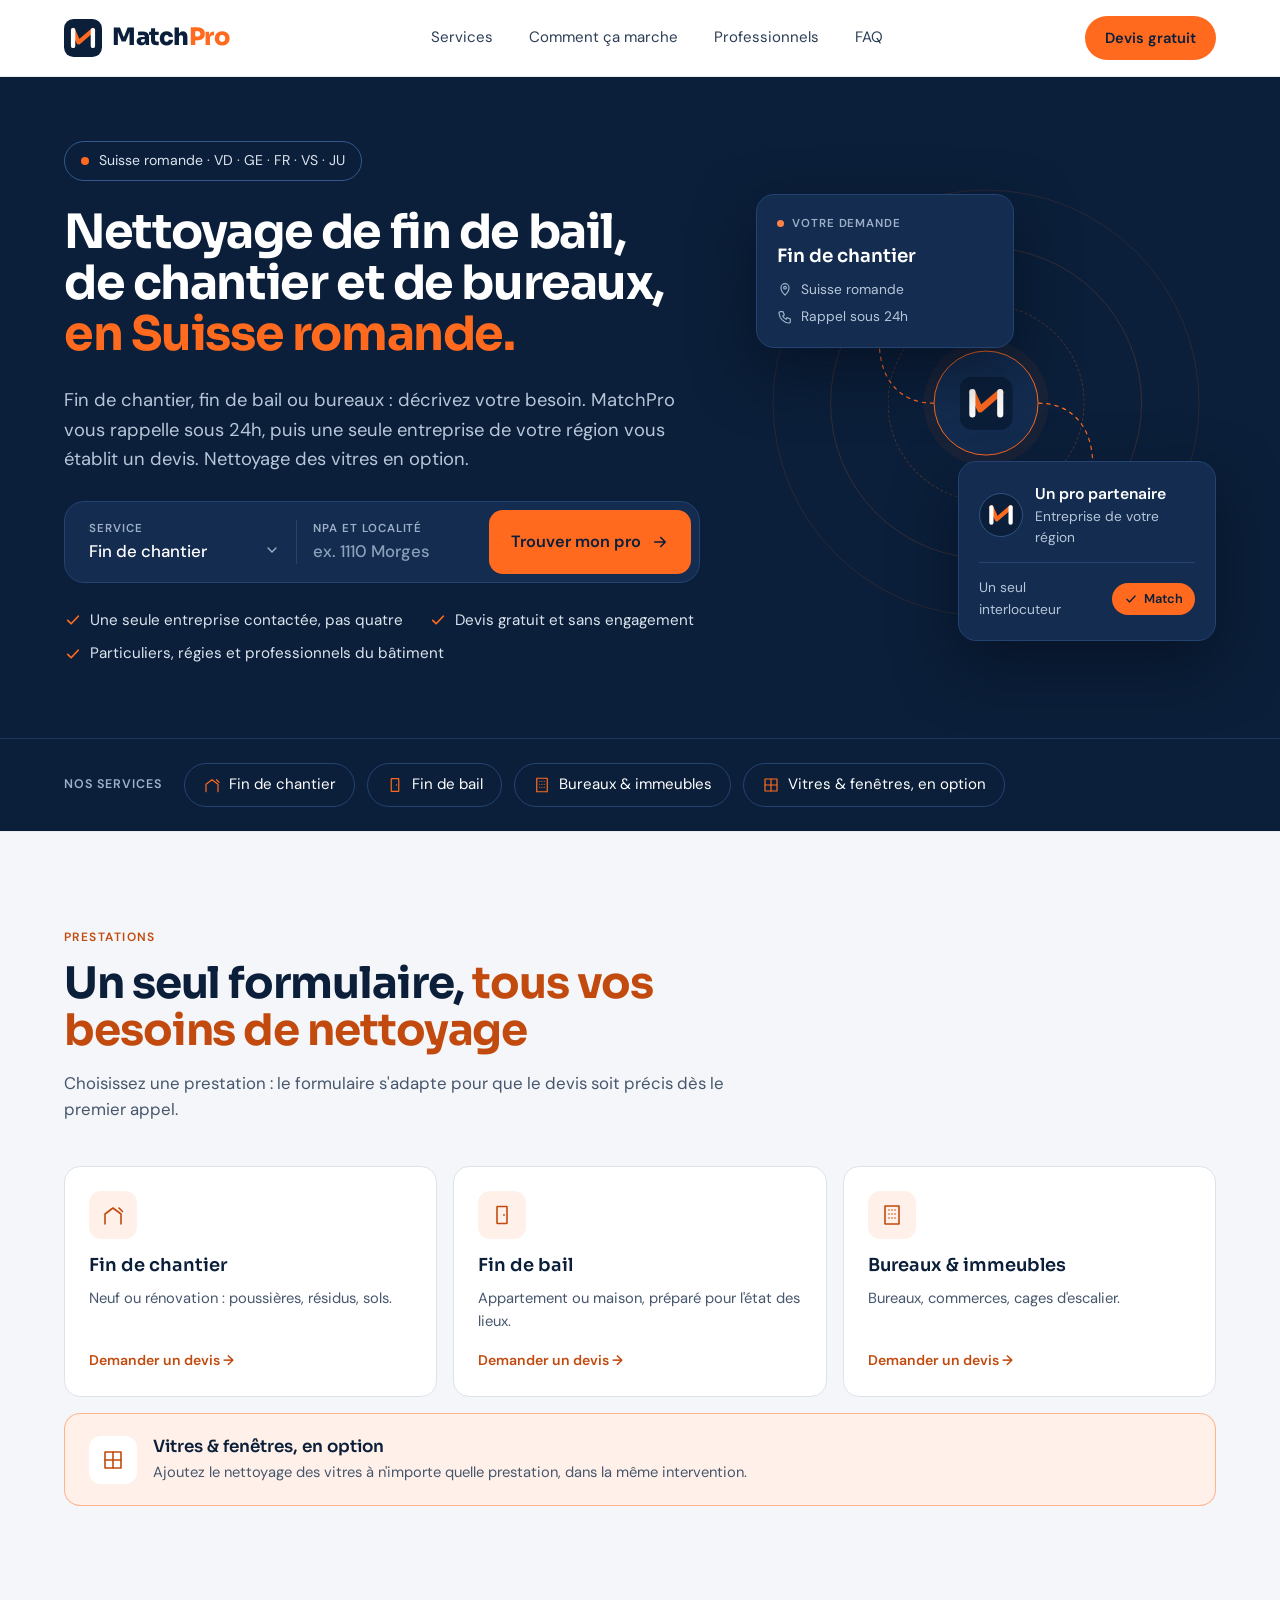
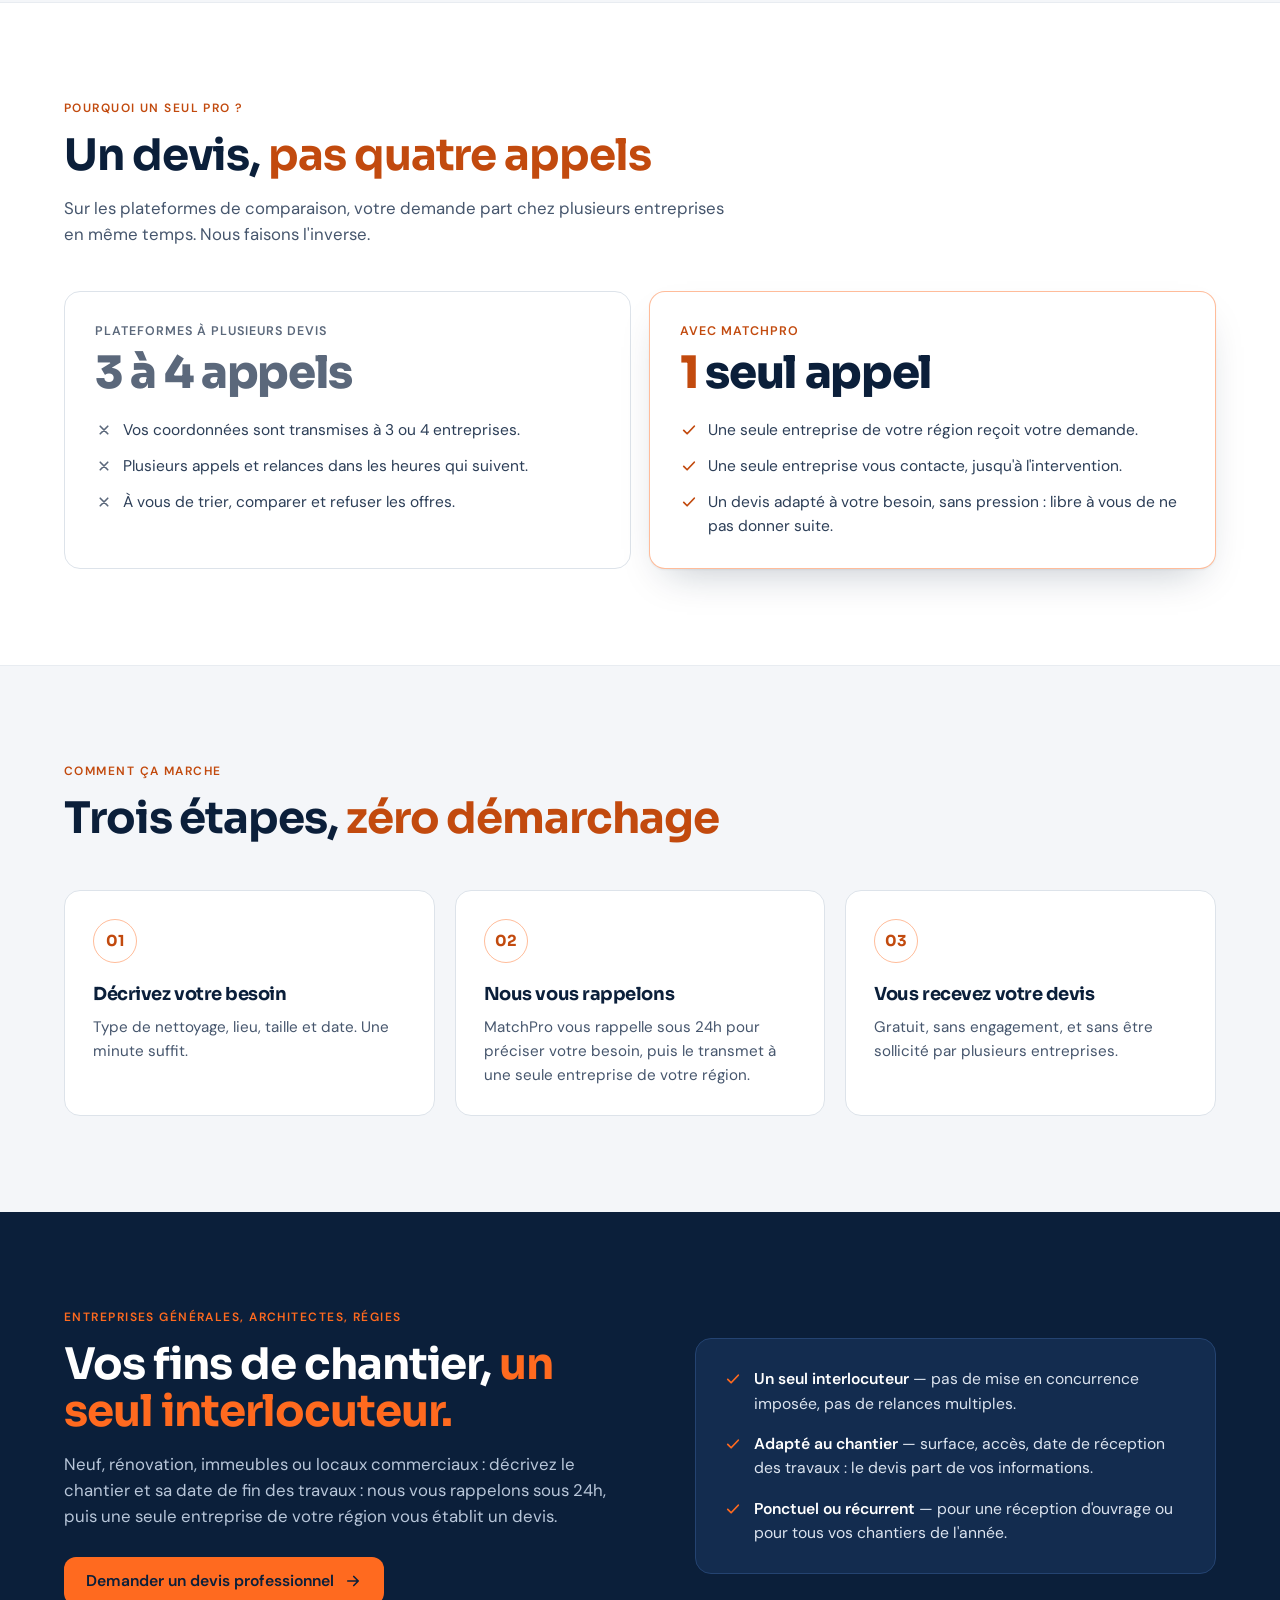
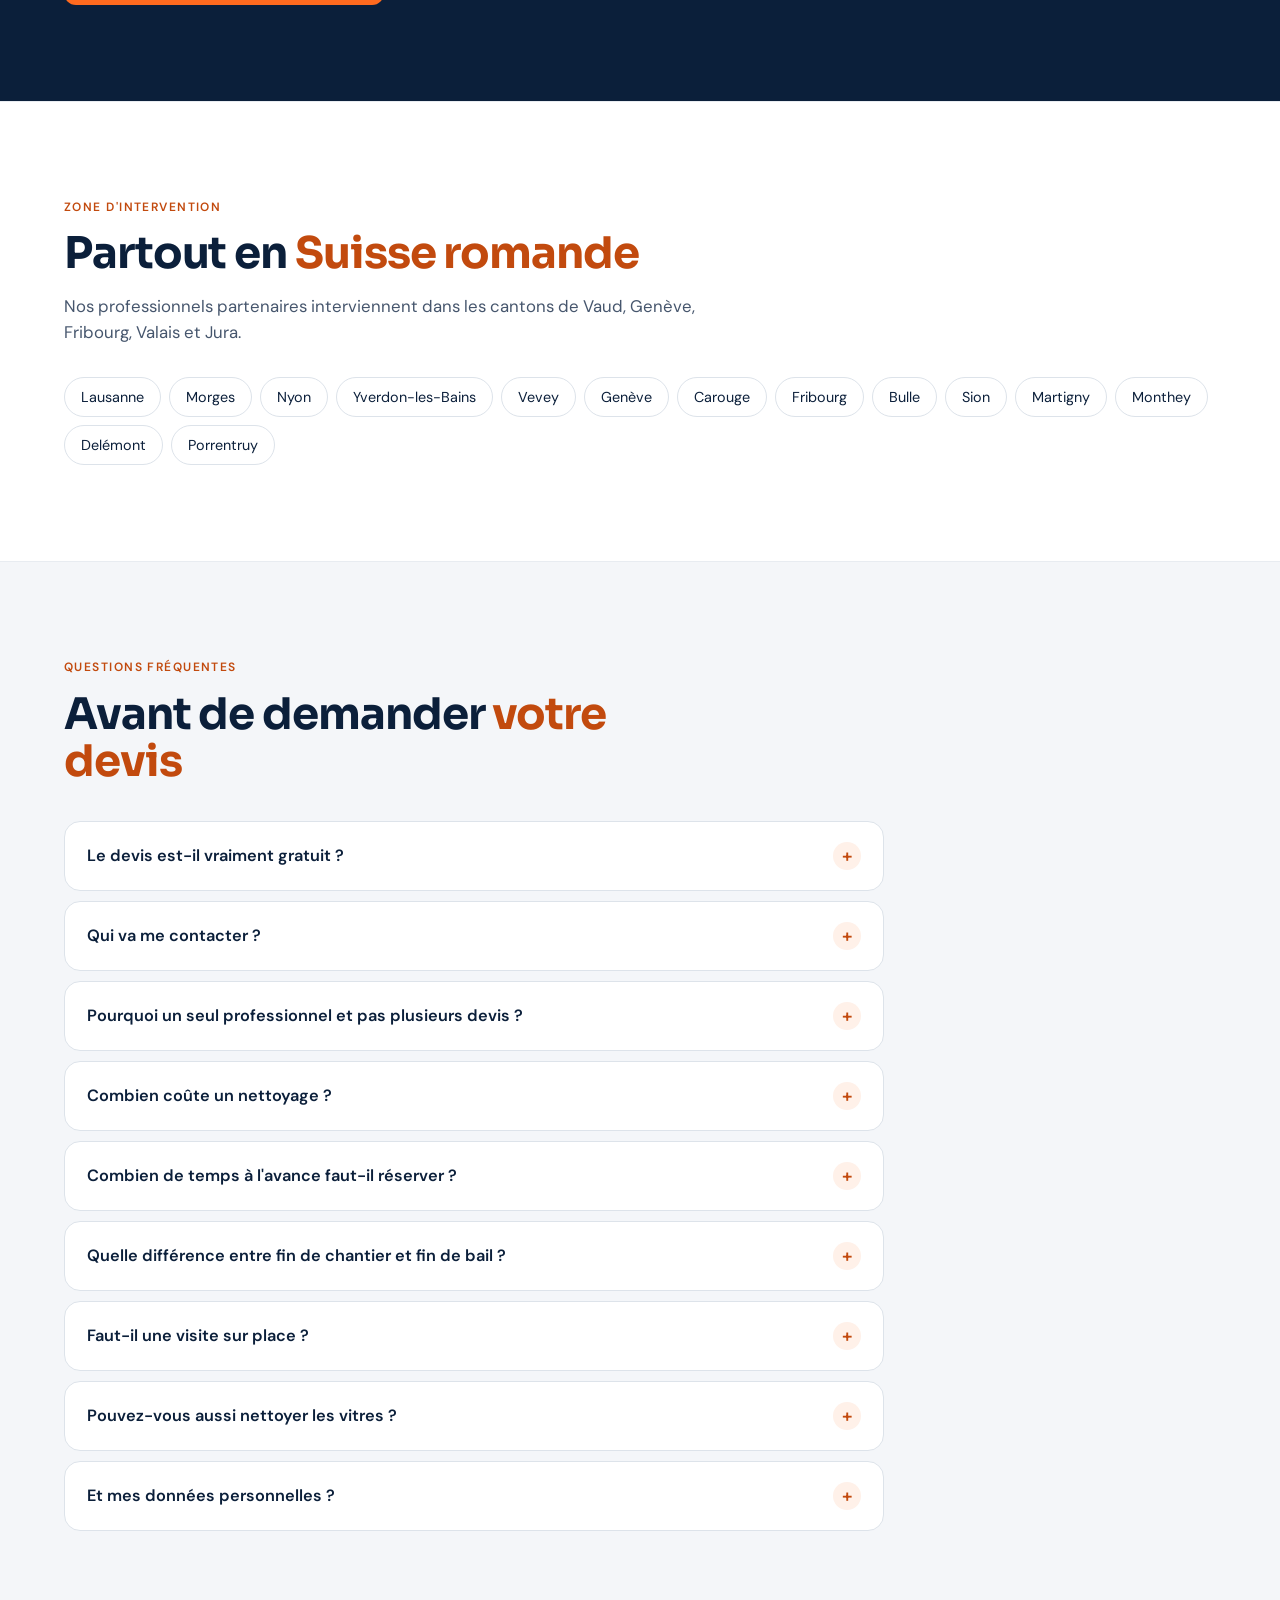
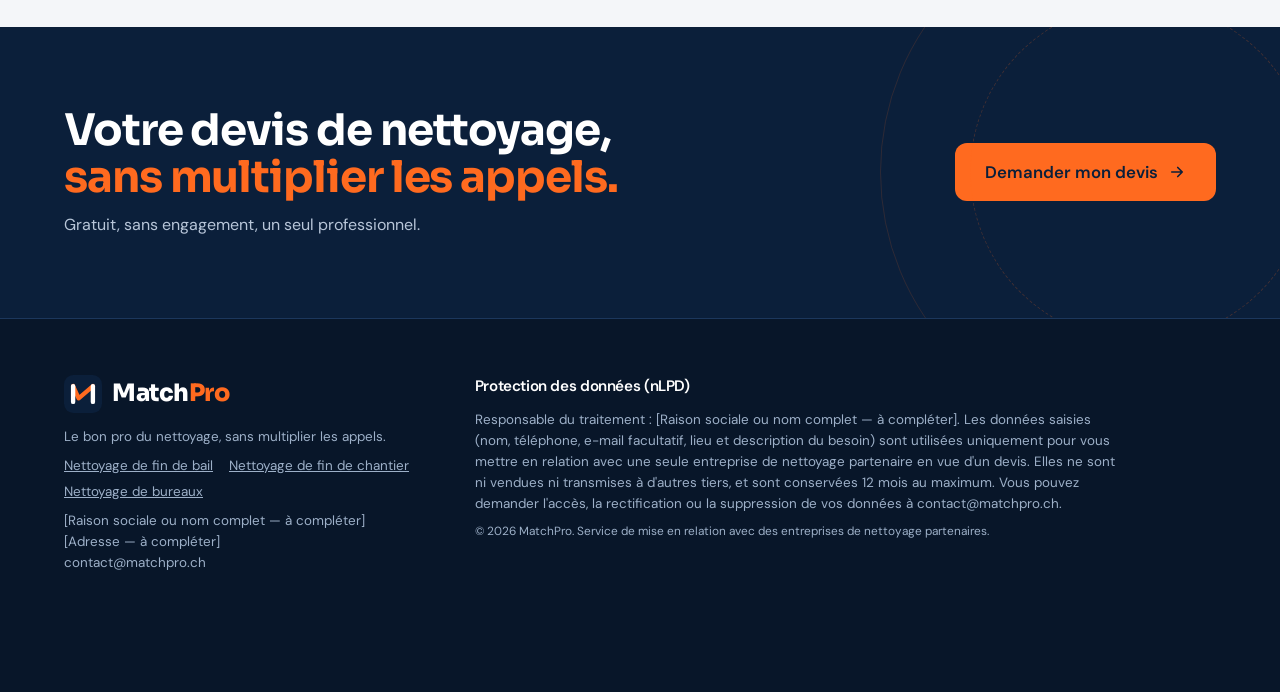
==== commit 6ff11363: "MatchPro : corrections de lisibilité issues de l'analyse Impeccable - Numéros des étapes (01, 02, 03" ====
--- a/site/index.html
+++ b/site/index.html
@@ -329,7 +329,7 @@
   /* Étapes */
   .steps-grid { margin-top: 48px; display: grid; grid-template-columns: repeat(3, minmax(0, 1fr)); gap: 20px; }
   .step { padding: 28px; border-radius: var(--radius); background: var(--surface); border: 1px solid var(--line); }
-  .step .num { display: inline-flex; align-items: center; justify-content: center; width: 44px; height: 44px; border-radius: 50%; border: 1px solid var(--accent-line); color: var(--accent); font-family: var(--font-display); font-weight: 700; font-size: .95rem; }
+  .step .num { display: inline-flex; align-items: center; justify-content: center; width: 44px; height: 44px; border-radius: 50%; border: 1px solid var(--accent-line); color: var(--accent-ink); font-family: var(--font-display); font-weight: 700; font-size: .95rem; }
   .step h3 { font-size: 1.12rem; margin-top: 18px; }
   .step p { font-size: .95rem; color: var(--text-3); margin: 8px 0 0; }
 
@@ -391,7 +391,7 @@
     .form-card { max-width: 680px; }
     .steps-grid { grid-template-columns: 1fr; }
     .foot-grid { grid-template-columns: 1fr; }
-    .compare-grid, .pro-grid { grid-template-columns: 1fr; }
+    .compare-grid, .pro-grid { grid-template-columns: minmax(0, 1fr); }
     .pro-grid { gap: 32px; }
   }
   @media (max-width: 640px) {
@@ -428,6 +428,8 @@
     .mobile-bar .btn { flex: 1; min-height: 50px; }
     .mobile-bar .btn.ghost { flex: 0 0 auto; }
   }
+  /* Très petits écrans : le bouton du bloc « professionnels » peut passer sur deux lignes au lieu de dépasser */
+  @media (max-width: 359px) { .pro-band .btn { white-space: normal; text-align: center; padding-block: 12px; } }
   @media (prefers-reduced-motion: reduce) {
     html { scroll-behavior: auto; }
     *, *::before, *::after { animation: none !important; transition: none !important; }
@@ -1200,4 +1202,5 @@
 
 
 
+
 </body></html>
